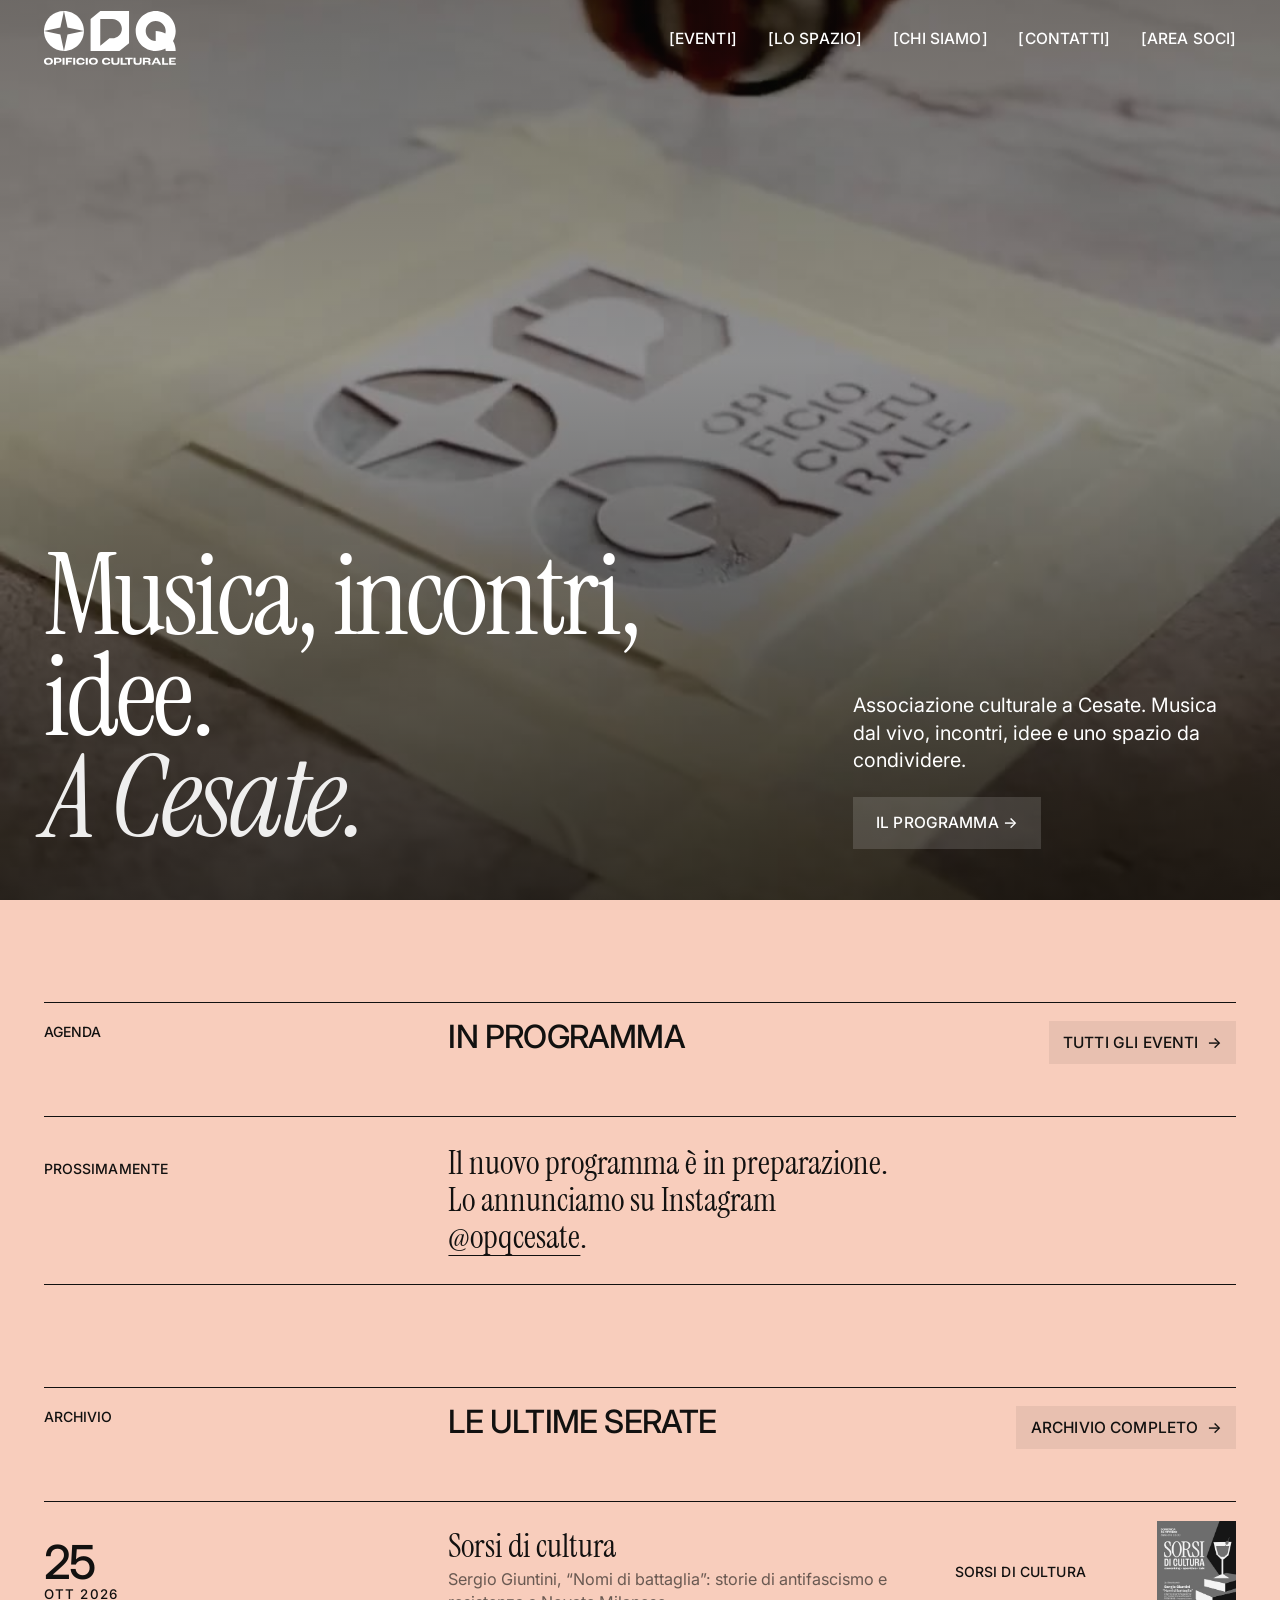
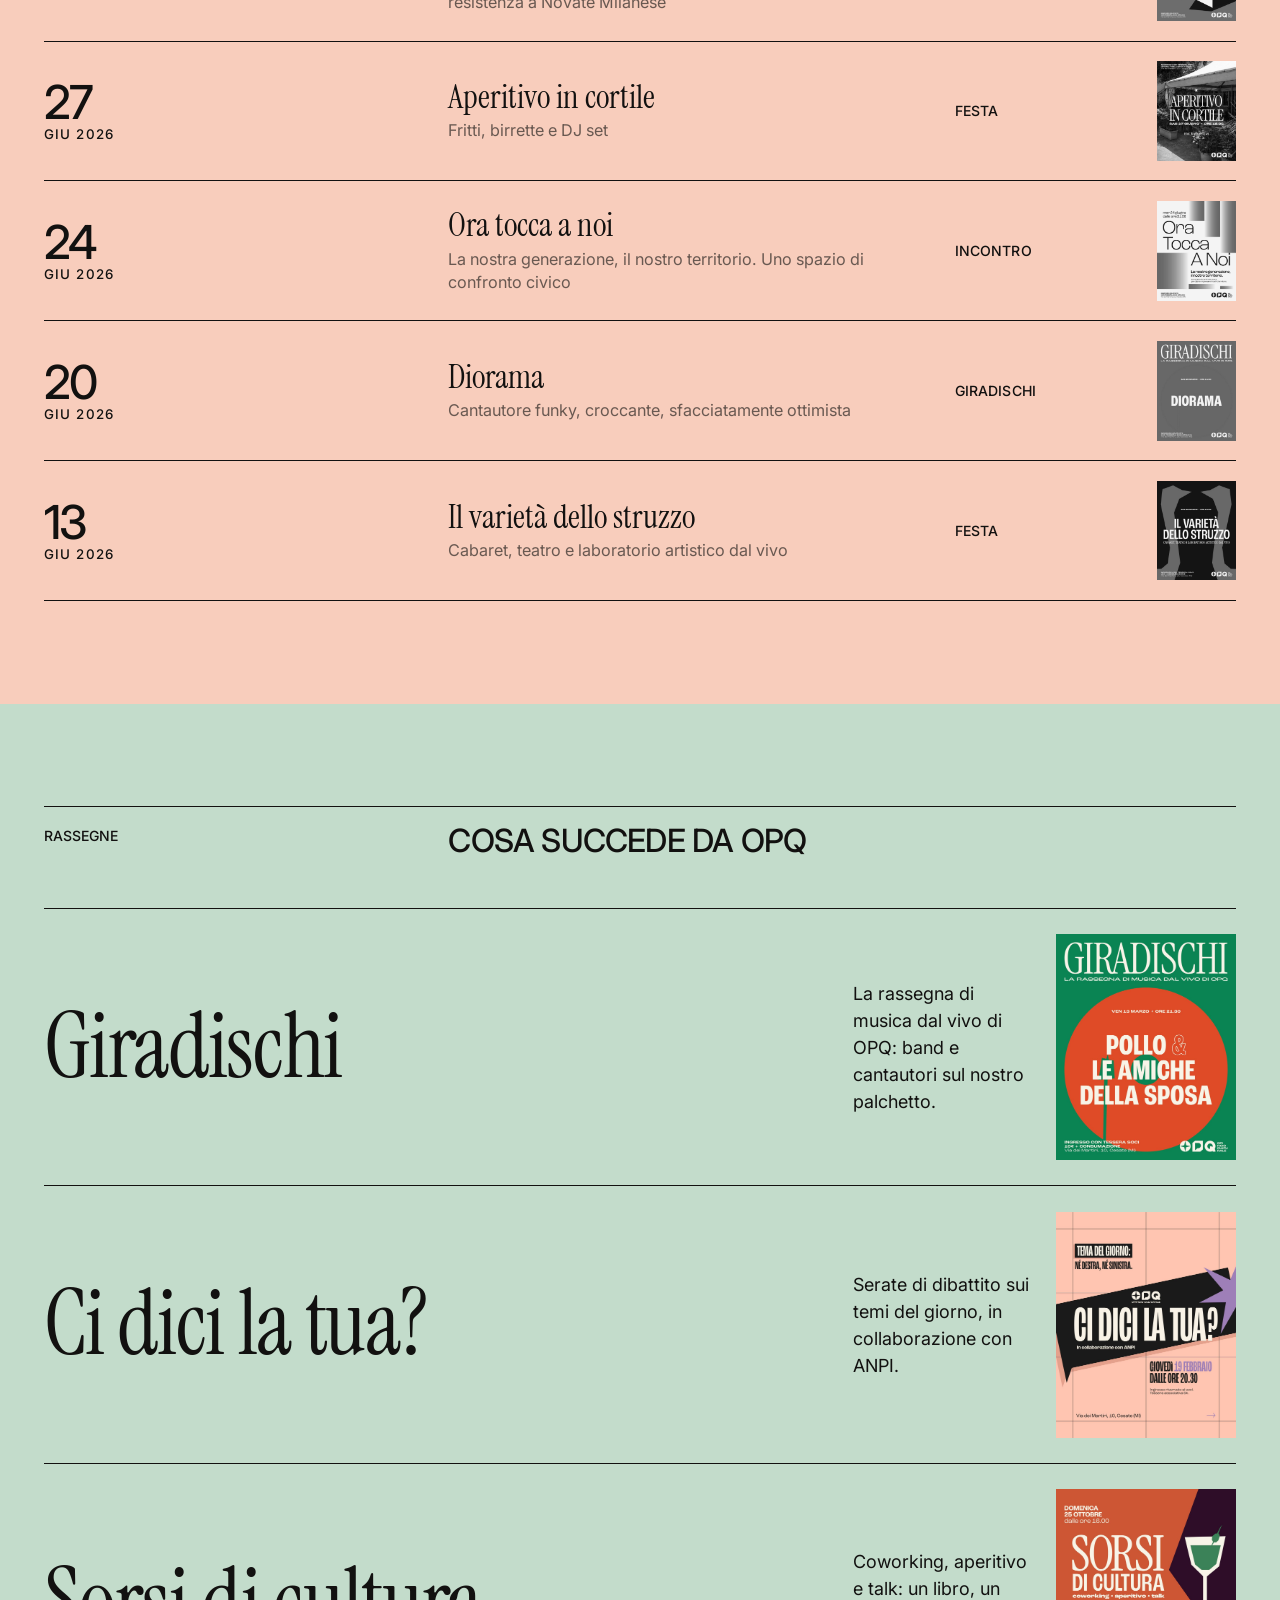
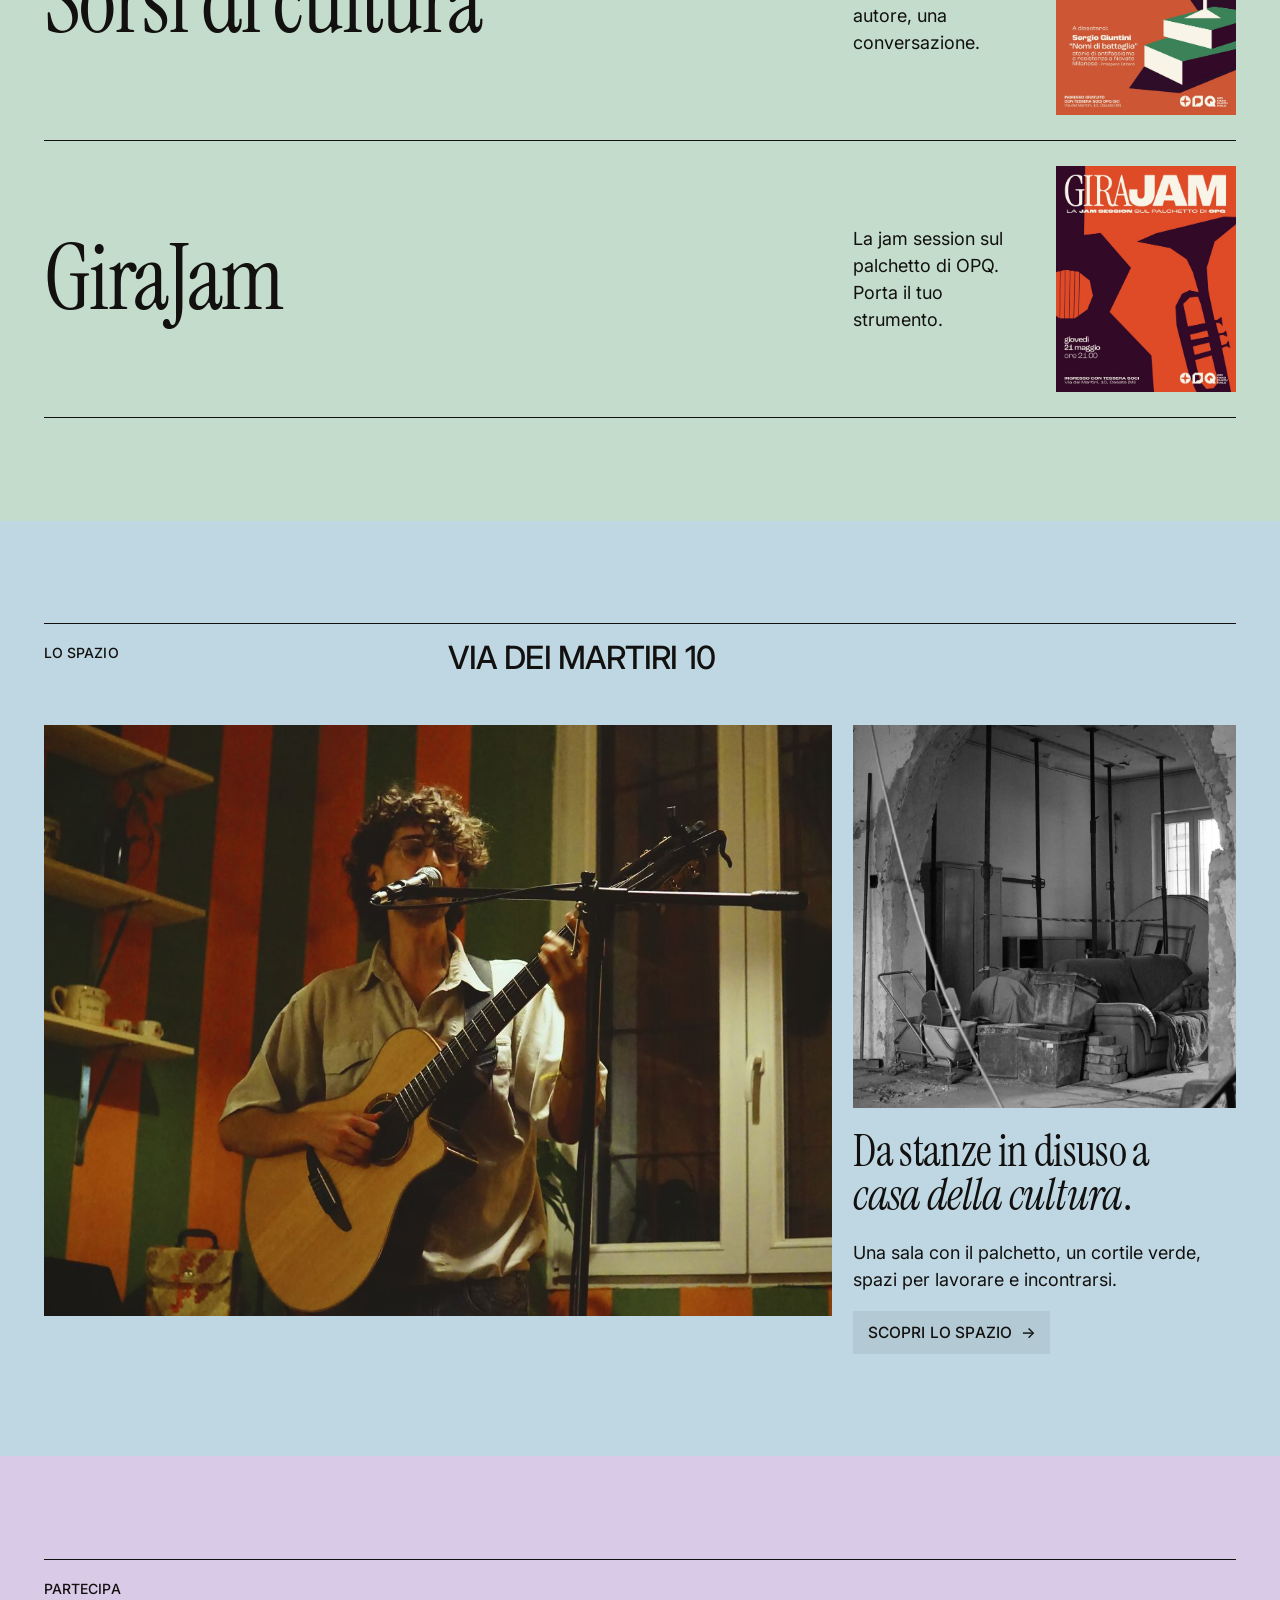
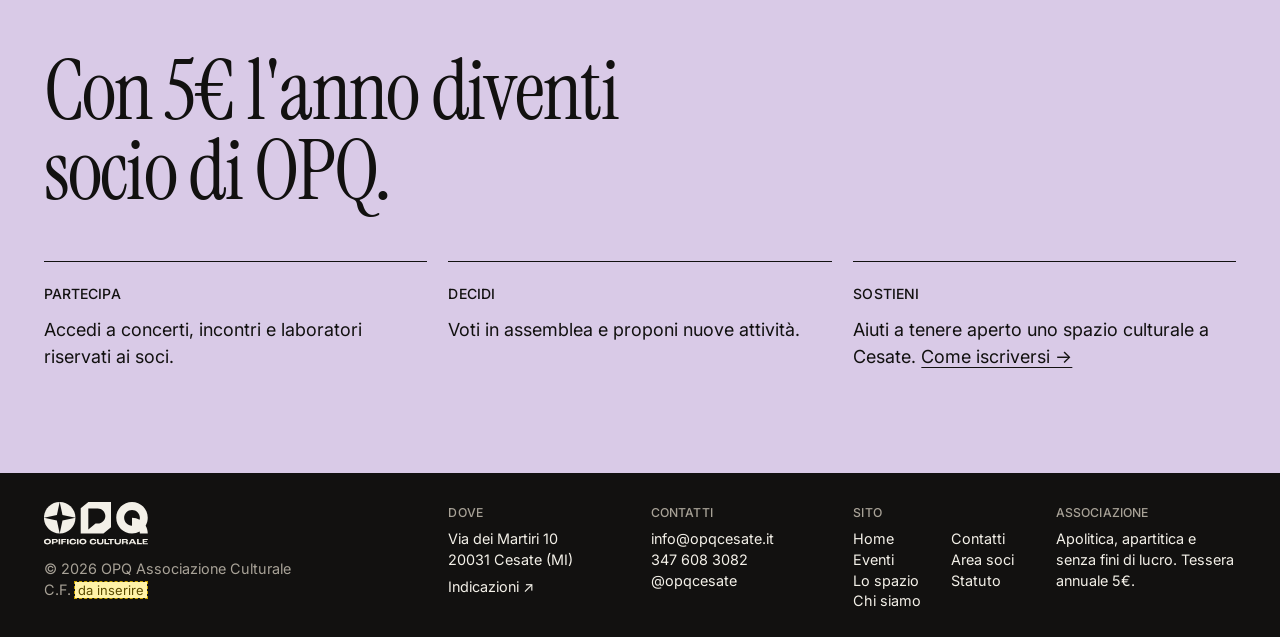
==== index.html @ 97d8cc34 "Area soci al portale, eventi su In programma, nasconde organizzazione Co-Authored-By: Claude Opus 5." ====
<!doctype html>
<html lang="it">
<head>
<meta charset="utf-8">
<meta name="viewport" content="width=device-width, initial-scale=1">
<title>OPQ — Opificio Culturale, Cesate</title>
<meta name="description" content="OPQ Opificio Culturale: associazione culturale a Cesate (MI). Musica dal vivo, incontri e dibattiti in Via dei Martiri 10.">
<meta property="og:title" content="OPQ — Opificio Culturale, Cesate">
<meta property="og:description" content="OPQ Opificio Culturale: associazione culturale a Cesate (MI). Musica dal vivo, incontri e dibattiti in Via dei Martiri 10.">
<meta property="og:type" content="website">
<meta property="og:site_name" content="OPQ Opificio Culturale">
<meta property="og:locale" content="it_IT">
<meta property="og:url" content="https://opqcesate.github.io/">
<meta property="og:image" content="https://opqcesate.github.io/assets/og-image.jpg">
<meta property="og:image:width" content="1200">
<meta property="og:image:height" content="630">
<meta property="og:image:alt" content="Logo OPQ Opificio Culturale">
<meta name="twitter:card" content="summary_large_image">
<meta name="twitter:image" content="https://opqcesate.github.io/assets/og-image.jpg">
<meta name="theme-color" content="#121110">
<link rel="canonical" href="https://opqcesate.github.io/">
<link rel="icon" href="favicon.ico" sizes="48x48">
<link rel="icon" href="assets/logo/favicon.svg" type="image/svg+xml">
<link rel="icon" href="assets/logo/icona-192.png" type="image/png" sizes="192x192">
<link rel="apple-touch-icon" href="assets/logo/apple-touch-icon.png">
<link rel="manifest" href="site.webmanifest">
<link rel="preconnect" href="https://fonts.googleapis.com">
<link rel="preconnect" href="https://fonts.gstatic.com" crossorigin>
<link href="https://fonts.googleapis.com/css2?family=Instrument+Serif:ital@0;1&family=Inter:wght@400;500;600;700&display=swap" rel="stylesheet">
<link rel="stylesheet" href="assets/css/style.css">
</head>
<body class="con-copertina pagina-lilla">
<a class="salta" href="#contenuto">Vai al contenuto</a>
<header class="testata">
  <div class="contenitore">
    <a class="logo" href="index.html" aria-label="OPQ Opificio Culturale, torna alla home"><svg xmlns="http://www.w3.org/2000/svg" viewBox="883 0 214.5 88.5" fill="currentColor" role="img" aria-label="OPQ Opificio Culturale" xmlns:c2pa="http://c2pa.org/manifest"><metadata><c2pa:manifest>[base64]/Av//[base64]/[base64]/[base64]/3cyjxFA3Qo5S46fX0/ihY0VZ7mfb9KF703t5OjWDBWMA4GA1UdDwEB/wQEAwIHgDAVBgNVHSUEDjAMBgorBgEEAYPoXgIBMAwGA1UdEwEB/wQCMAAwHwYDVR0jBBgwFoAUzlHiBIFOZFsj+OPEz5o+nMHXXMIwCgYIKoZIzj0EAwMDZwAwZAIwMXMdFJ4BetLLVY7ORuE9noqbbAZOZn/aArXyTwFAZfKrPzxF2vPoJNf1+UCdg1XGAjBwX1zd9WGqYkqmL5SFqw1QySjr1zJfpJM9+1rdDwSPLMOPOjKuiXjoU/[base64]/1MRgOW2LQYBVkwyvBz9FH9TGLZRd7yDvqNty081w9B/Z2UaJL2sBMdjf6pw=</c2pa:manifest></metadata><g> <g> <g> <path d="M882.89,81.69c0-3.09,2.29-5.75,7.34-5.75s7.34,2.65,7.34,5.75-2.12,5.85-7.34,5.85-7.34-2.5-7.34-5.85ZM894.14,81.71c0-1.82-1.26-3.35-3.91-3.35s-3.91,1.53-3.91,3.35c0,2.01,1.24,3.42,3.91,3.42s3.91-1.5,3.91-3.42Z"/> <path d="M899.27,76.15h6.73c3.82,0,5.51,1.34,5.51,4.01s-1.65,3.88-5.59,3.88h-3.38v3.3h-3.26v-11.19ZM905.85,81.97c1.75,0,2.57-.54,2.57-1.7s-.73-1.7-2.55-1.7h-3.33v3.4h3.31Z"/> <path d="M913.13,76.15h3.26v11.19h-3.26v-11.19Z"/> <path d="M918.55,76.15h10.28v2.41h-7.02v2.48h5.83v2.07h-5.83v4.22h-3.26v-11.19Z"/> <path d="M930.45,76.15h3.26v11.19h-3.26v-11.19Z"/> <path d="M935.5,81.76c0-3.31,2.36-5.81,7.02-5.81,4.93,0,6.53,2.69,6.53,4.55,0,.03,0,.17-.02.27h-2.91v-.07c0-1.04-1.04-2.35-3.45-2.35s-3.74,1.48-3.74,3.4c0,1.79,1.05,3.37,3.76,3.37,2.31,0,3.48-1.05,3.48-2.29v-.1h2.91c.02.08.02.2.02.24,0,2.18-1.77,4.57-6.54,4.57-5.3,0-7.05-2.89-7.05-5.78Z"/> <path d="M950.89,76.15h3.26v11.19h-3.26v-11.19Z"/> <path d="M955.93,81.69c0-3.09,2.29-5.75,7.34-5.75s7.34,2.65,7.34,5.75-2.12,5.85-7.34,5.85-7.34-2.5-7.34-5.85ZM967.19,81.71c0-1.82-1.26-3.35-3.91-3.35s-3.91,1.53-3.91,3.35c0,2.01,1.24,3.42,3.91,3.42s3.91-1.5,3.91-3.42Z"/> <path d="M977.18,81.76c0-3.31,2.36-5.81,7.02-5.81,4.93,0,6.53,2.69,6.53,4.55,0,.03,0,.17-.02.27h-2.91v-.07c0-1.04-1.04-2.35-3.45-2.35s-3.74,1.48-3.74,3.4c0,1.79,1.05,3.37,3.76,3.37,2.31,0,3.48-1.05,3.48-2.29v-.1h2.91c.02.08.02.2.02.24,0,2.18-1.77,4.57-6.54,4.57-5.3,0-7.05-2.89-7.05-5.78Z"/> <path d="M992.37,82.34v-6.19h3.26v5.83c0,2.14,1.33,2.97,3.5,2.97s3.5-.83,3.5-2.97v-5.83h2.92v6.19c0,3.54-2.48,5.2-6.58,5.2s-6.61-1.67-6.61-5.2Z"/> <path d="M1007.51,76.15h3.26v8.6h6.63v2.58h-9.89v-11.19Z"/> <path d="M1019.39,78.57h-4.4v-2.41h12.07v2.41h-4.4v8.77h-3.26v-8.77Z"/> <path d="M1028.47,82.34v-6.19h3.26v5.83c0,2.14,1.33,2.97,3.5,2.97s3.5-.83,3.5-2.97v-5.83h2.92v6.19c0,3.54-2.48,5.2-6.58,5.2s-6.61-1.67-6.61-5.2Z"/> <path d="M1043.62,76.15h7.04c4.15,0,5.44,1.31,5.44,3.32,0,1.12-.48,2.21-2.02,2.67v.03c1.77.41,1.96,1.65,1.96,2.82v2.35h-3.26v-2.35c0-1.16-.44-1.68-1.84-1.68h-4.05v4.03h-3.26v-11.19ZM1050.81,81.41c1.62,0,2.19-.59,2.19-1.46,0-.8-.59-1.38-2.48-1.38h-3.64v2.84h3.93Z"/> <path d="M1068.61,85.06h-6.58l-1.16,2.28h-3.37l6.09-11.19h3.88l6.09,11.19h-3.79l-1.16-2.28ZM1067.64,83.16l-2.33-4.56h-.02l-2.31,4.56h4.66Z"/> <path d="M1075,76.15h3.26v8.6h6.63v2.58h-9.89v-11.19Z"/> <path d="M1086.43,76.15h10.57v2.41h-7.31v2.19h5.61v1.9h-5.61v2.26h7.48v2.41h-10.74v-11.19Z"/> </g> <g> <path d="M882.88,32.5c0,17.94,14.55,32.49,32.49,32.49l-5.79-26.69-26.69-5.79Z"/> <path d="M947.86,32.5C947.86,14.56,933.31.02,915.37.02l5.79,26.69,26.69,5.79Z"/> <path d="M915.37.02c-17.94,0-32.49,14.55-32.49,32.49l26.69-5.79L915.37.02Z"/> <path d="M921.16,38.3l-5.79,26.69c17.94,0,32.49-14.55,32.49-32.49l-26.69,5.79Z"/> </g> <path d="M1021.21,52.25V.02h-46.69l-15.83,12.82v52.12h46.83l15.69-12.71ZM989.37,44.47l-14.94,12.1h-.01V13.17h19.46c8.64,0,15.65,7.01,15.65,15.66s-7,15.65-15.65,15.65h-4.52Z"/> <path d="M1097.01,64.97c0-5.92-1.59-11.46-4.36-16.24,2.77-4.78,4.36-10.32,4.36-16.24,0-17.94-14.55-32.49-32.49-32.49s-32.49,14.55-32.49,32.49,14.55,32.49,32.49,32.49c5.7,0,11.06-1.47,15.71-4.05.33,1.3.53,2.65.53,4.05h16.24ZM1048.28,32.49c0-8.97,7.27-16.24,16.24-16.24s16.24,7.27,16.24,16.24c0,1.4-.2,2.75-.53,4.05-4.66-2.58-10.01-4.05-15.71-4.05v16.24s0,0,0,0c0,0,0,0,0,0-8.97,0-16.24-7.27-16.24-16.24Z"/> </g> </g></svg></a>
    <nav class="nav" id="nav" aria-label="Menu principale"><a href="eventi.html">Eventi</a><a href="spazi.html">Lo spazio</a><a href="chi-siamo.html">Chi siamo</a><a href="contatti.html">Contatti</a><a href="https://portale.opqcesate.it/area-soci">Area soci</a></nav>
    <button class="apri-menu" type="button" aria-expanded="false" aria-controls="nav">Menu</button>
  </div>
</header>
<main id="contenuto">

<section class="copertina" aria-label="Copertina">
  <video class="attivo" autoplay muted playsinline preload="auto" poster="assets/video/copertina-1.jpg" aria-hidden="true"><source src="assets/video/copertina-1.mp4" type="video/mp4"></video>
  <video muted playsinline preload="metadata" aria-hidden="true"><source src="assets/video/copertina-2.mp4" type="video/mp4"></video>
  <div class="copertina-testo">
    <div class="contenitore">
      <h1 class="visivamente-nascosto">OPQ Opificio Culturale</h1>
      <p class="copertina-titolo">Musica, incontri, idee.<br><em>A Cesate.</em></p>
      <div class="copertina-dida">
        <p>Associazione culturale a Cesate. Musica dal vivo, incontri, idee e uno spazio da condividere.</p>
        <a class="pulsante" href="eventi.html">Il programma →</a>
      </div>
    </div>
  </div>
</section>

<section class="sezione fondo-rosa">
  <div class="contenitore">
    <div class="riga-titolo"><span class="num etichetta">Agenda</span><h2>In programma</h2><div class=azione><a class="link-freccia" href="eventi.html">Tutti gli eventi</a></div></div>
    <div data-prossimi>
      <div class="avviso"><span class="etichetta">Prossimamente</span><p>Il nuovo programma è in preparazione. Lo annunciamo su Instagram <a href="https://www.instagram.com/opqcesate/" target="_blank" rel="noopener">@opqcesate</a>.</p></div>
    </div>
  </div>
</section>

<section class="sezione fondo-rosa segue">
  <div class="contenitore">
    <div class="riga-titolo"><span class="num etichetta">Archivio</span><h2>Le ultime serate</h2><div class="azione"><a class="link-freccia" href="eventi.html#archivio">Archivio completo</a></div></div>
    <ul class="agenda" data-ultimi="5"></ul>
  </div>
</section>

<section class="sezione fondo-salvia">
  <div class="contenitore">
    <div class="riga-titolo"><span class="num etichetta">Rassegne</span><h2>Cosa succede da OPQ</h2></div>
    <ul class="rassegne">
      <li><h3>Giradischi</h3><p>La rassegna di musica dal vivo di OPQ: band e cantautori sul nostro palchetto.</p><img src="assets/img/locandine/insta-post-25.jpg" alt="" loading="lazy"></li>
      <li><h3>Ci dici la tua?</h3><p>Serate di dibattito sui temi del giorno, in collaborazione con ANPI.</p><img src="assets/img/locandine/insta-post-20.jpg" alt="" loading="lazy"></li>
      <li><h3>Sorsi di cultura</h3><p>Coworking, aperitivo e talk: un libro, un autore, una conversazione.</p><img src="assets/img/locandine/1025-sorsi-1.jpg" alt="" loading="lazy"></li>
      <li><h3>GiraJam</h3><p>La jam session sul palchetto di OPQ. Porta il tuo strumento.</p><img src="assets/img/locandine/insta-post-42.jpg" alt="" loading="lazy"></li>
    </ul>
  </div>
</section>

<section class="sezione fondo-azzurro">
  <div class="contenitore">
    <div class="riga-titolo"><span class="num etichetta">Lo spazio</span><h2>Via dei Martiri 10</h2></div>
    <div class="blocco-spazio">
      <figure class="foto-a"><img class="img-copri" src="assets/img/eventi/diorama-03.jpg" alt="Concerto nella sala con le pareti a righe verdi e arancioni" loading="lazy"></figure>
      <figure class="foto-b"><img class="img-copri" src="assets/img/spazi/prima-dsc01109.jpg" alt="Gli spazi prima dei lavori" loading="lazy" style="filter:grayscale(1)"></figure>
      <div class="testo">
        <h3>Da stanze in disuso a <em>casa della cultura</em>.</h3>
        <p>Una sala con il palchetto, un cortile verde, spazi per lavorare e incontrarsi.</p>
        <a class="link-freccia" href="spazi.html">Scopri lo spazio</a>
      </div>
    </div>
  </div>
</section>

<section class="sezione fondo-lilla">
  <div class="contenitore">
    <div class="riga-titolo"><span class="num etichetta">Partecipa</span></div>
    <p class="grande-frase">Con 5€ l'anno diventi socio di OPQ.</p>
    <div class="colonne-info">
      <div><span class="etichetta">Partecipa</span><p>Accedi a concerti, incontri e laboratori riservati ai soci.</p></div>
      <div><span class="etichetta">Decidi</span><p>Voti in assemblea e proponi nuove attività.</p></div>
      <div><span class="etichetta">Sostieni</span><p>Aiuti a tenere aperto uno spazio culturale a Cesate. <a href="chi-siamo.html#soci">Come iscriversi →</a></p></div>
    </div>
  </div>
</section>
<dialog class="lightbox" aria-label="Locandina">
  <button class="pulsante chiudi" type="button">Chiudi ✕</button>
  <div class="lightbox-corpo">
    <img src="" alt="">
    <div><p class="etichetta l-data"></p><h3></h3><div class="l-info"></div></div>
  </div>
</dialog>
</main>
<footer class="piede">
  <div class="contenitore">
    <div class="piede-griglia">
      <div class="piede-marchio"><div class="logo-piede"><svg xmlns="http://www.w3.org/2000/svg" viewBox="883 0 214.5 88.5" fill="currentColor" role="img" aria-label="OPQ Opificio Culturale" xmlns:c2pa="http://c2pa.org/manifest"><metadata><c2pa:manifest>[base64]/Av//[base64]/[base64]/[base64]/3cyjxFA3Qo5S46fX0/ihY0VZ7mfb9KF703t5OjWDBWMA4GA1UdDwEB/wQEAwIHgDAVBgNVHSUEDjAMBgorBgEEAYPoXgIBMAwGA1UdEwEB/wQCMAAwHwYDVR0jBBgwFoAUzlHiBIFOZFsj+OPEz5o+nMHXXMIwCgYIKoZIzj0EAwMDZwAwZAIwMXMdFJ4BetLLVY7ORuE9noqbbAZOZn/aArXyTwFAZfKrPzxF2vPoJNf1+UCdg1XGAjBwX1zd9WGqYkqmL5SFqw1QySjr1zJfpJM9+1rdDwSPLMOPOjKuiXjoU/[base64]/1MRgOW2LQYBVkwyvBz9FH9TGLZRd7yDvqNty081w9B/Z2UaJL2sBMdjf6pw=</c2pa:manifest></metadata><g> <g> <g> <path d="M882.89,81.69c0-3.09,2.29-5.75,7.34-5.75s7.34,2.65,7.34,5.75-2.12,5.85-7.34,5.85-7.34-2.5-7.34-5.85ZM894.14,81.71c0-1.82-1.26-3.35-3.91-3.35s-3.91,1.53-3.91,3.35c0,2.01,1.24,3.42,3.91,3.42s3.91-1.5,3.91-3.42Z"/> <path d="M899.27,76.15h6.73c3.82,0,5.51,1.34,5.51,4.01s-1.65,3.88-5.59,3.88h-3.38v3.3h-3.26v-11.19ZM905.85,81.97c1.75,0,2.57-.54,2.57-1.7s-.73-1.7-2.55-1.7h-3.33v3.4h3.31Z"/> <path d="M913.13,76.15h3.26v11.19h-3.26v-11.19Z"/> <path d="M918.55,76.15h10.28v2.41h-7.02v2.48h5.83v2.07h-5.83v4.22h-3.26v-11.19Z"/> <path d="M930.45,76.15h3.26v11.19h-3.26v-11.19Z"/> <path d="M935.5,81.76c0-3.31,2.36-5.81,7.02-5.81,4.93,0,6.53,2.69,6.53,4.55,0,.03,0,.17-.02.27h-2.91v-.07c0-1.04-1.04-2.35-3.45-2.35s-3.74,1.48-3.74,3.4c0,1.79,1.05,3.37,3.76,3.37,2.31,0,3.48-1.05,3.48-2.29v-.1h2.91c.02.08.02.2.02.24,0,2.18-1.77,4.57-6.54,4.57-5.3,0-7.05-2.89-7.05-5.78Z"/> <path d="M950.89,76.15h3.26v11.19h-3.26v-11.19Z"/> <path d="M955.93,81.69c0-3.09,2.29-5.75,7.34-5.75s7.34,2.65,7.34,5.75-2.12,5.85-7.34,5.85-7.34-2.5-7.34-5.85ZM967.19,81.71c0-1.82-1.26-3.35-3.91-3.35s-3.91,1.53-3.91,3.35c0,2.01,1.24,3.42,3.91,3.42s3.91-1.5,3.91-3.42Z"/> <path d="M977.18,81.76c0-3.31,2.36-5.81,7.02-5.81,4.93,0,6.53,2.69,6.53,4.55,0,.03,0,.17-.02.27h-2.91v-.07c0-1.04-1.04-2.35-3.45-2.35s-3.74,1.48-3.74,3.4c0,1.79,1.05,3.37,3.76,3.37,2.31,0,3.48-1.05,3.48-2.29v-.1h2.91c.02.08.02.2.02.24,0,2.18-1.77,4.57-6.54,4.57-5.3,0-7.05-2.89-7.05-5.78Z"/> <path d="M992.37,82.34v-6.19h3.26v5.83c0,2.14,1.33,2.97,3.5,2.97s3.5-.83,3.5-2.97v-5.83h2.92v6.19c0,3.54-2.48,5.2-6.58,5.2s-6.61-1.67-6.61-5.2Z"/> <path d="M1007.51,76.15h3.26v8.6h6.63v2.58h-9.89v-11.19Z"/> <path d="M1019.39,78.57h-4.4v-2.41h12.07v2.41h-4.4v8.77h-3.26v-8.77Z"/> <path d="M1028.47,82.34v-6.19h3.26v5.83c0,2.14,1.33,2.97,3.5,2.97s3.5-.83,3.5-2.97v-5.83h2.92v6.19c0,3.54-2.48,5.2-6.58,5.2s-6.61-1.67-6.61-5.2Z"/> <path d="M1043.62,76.15h7.04c4.15,0,5.44,1.31,5.44,3.32,0,1.12-.48,2.21-2.02,2.67v.03c1.77.41,1.96,1.65,1.96,2.82v2.35h-3.26v-2.35c0-1.16-.44-1.68-1.84-1.68h-4.05v4.03h-3.26v-11.19ZM1050.81,81.41c1.62,0,2.19-.59,2.19-1.46,0-.8-.59-1.38-2.48-1.38h-3.64v2.84h3.93Z"/> <path d="M1068.61,85.06h-6.58l-1.16,2.28h-3.37l6.09-11.19h3.88l6.09,11.19h-3.79l-1.16-2.28ZM1067.64,83.16l-2.33-4.56h-.02l-2.31,4.56h4.66Z"/> <path d="M1075,76.15h3.26v8.6h6.63v2.58h-9.89v-11.19Z"/> <path d="M1086.43,76.15h10.57v2.41h-7.31v2.19h5.61v1.9h-5.61v2.26h7.48v2.41h-10.74v-11.19Z"/> </g> <g> <path d="M882.88,32.5c0,17.94,14.55,32.49,32.49,32.49l-5.79-26.69-26.69-5.79Z"/> <path d="M947.86,32.5C947.86,14.56,933.31.02,915.37.02l5.79,26.69,26.69,5.79Z"/> <path d="M915.37.02c-17.94,0-32.49,14.55-32.49,32.49l26.69-5.79L915.37.02Z"/> <path d="M921.16,38.3l-5.79,26.69c17.94,0,32.49-14.55,32.49-32.49l-26.69,5.79Z"/> </g> <path d="M1021.21,52.25V.02h-46.69l-15.83,12.82v52.12h46.83l15.69-12.71ZM989.37,44.47l-14.94,12.1h-.01V13.17h19.46c8.64,0,15.65,7.01,15.65,15.66s-7,15.65-15.65,15.65h-4.52Z"/> <path d="M1097.01,64.97c0-5.92-1.59-11.46-4.36-16.24,2.77-4.78,4.36-10.32,4.36-16.24,0-17.94-14.55-32.49-32.49-32.49s-32.49,14.55-32.49,32.49,14.55,32.49,32.49,32.49c5.7,0,11.06-1.47,15.71-4.05.33,1.3.53,2.65.53,4.05h16.24ZM1048.28,32.49c0-8.97,7.27-16.24,16.24-16.24s16.24,7.27,16.24,16.24c0,1.4-.2,2.75-.53,4.05-4.66-2.58-10.01-4.05-15.71-4.05v16.24s0,0,0,0c0,0,0,0,0,0-8.97,0-16.24-7.27-16.24-16.24Z"/> </g> </g></svg></div><p class="piede-legale">© <span data-anno>2026</span> OPQ Associazione Culturale<br>C.F. <span class="da-fare">da inserire</span></p></div>
      <div><span class="etichetta">Dove</span><p>Via dei Martiri 10<br>20031 Cesate (MI)</p><p><a href="https://www.google.com/maps/search/?api=1&query=Via+dei+Martiri+10,+20031+Cesate+MI" target="_blank" rel="noopener">Indicazioni ↗</a></p></div>
      <div><span class="etichetta">Contatti</span><ul><li><a href="mailto:info@opqcesate.it">info@opqcesate.it</a></li><li><a href="tel:+393476083082">347 608 3082</a></li><li><a href="https://www.instagram.com/opqcesate/" target="_blank" rel="noopener">@opqcesate</a></li></ul></div>
      <div class="piede-sito"><span class="etichetta">Sito</span><ul><li><a href="index.html">Home</a></li><li><a href="eventi.html">Eventi</a></li><li><a href="spazi.html">Lo spazio</a></li><li><a href="chi-siamo.html">Chi siamo</a></li><li><a href="contatti.html">Contatti</a></li><li><a href="https://portale.opqcesate.it/area-soci">Area soci</a></li><li><a href="chi-siamo.html#statuto">Statuto</a></li></ul></div>
      <div><span class="etichetta">Associazione</span><p>Apolitica, apartitica e senza fini di lucro. Tessera annuale 5€.</p></div>
    </div>
  </div>
</footer>
<script src="assets/js/eventi.js"></script>
<script src="assets/js/main.js"></script>
</body>
</html>
---- assets/css/style.css ----
/* =========================================================
   OPQ — Opificio Culturale · foglio di stile v2
   Carta, nero e un solo colore d'accento (il rosso OPQ).
   Font: Instrument Serif (titoli) + Inter (testo e interfaccia)
   ========================================================= */

:root {
  --carta: #f3f0e8;
  --carta-2: #e9e4d8;
  --nero: #121110;
  --grigio: #6a655d;
  --accento: #e4502a;
  --accento-scuro: #b93a1b;

  --serif: "Instrument Serif", Georgia, "Times New Roman", serif;
  --sans: "Inter", "Helvetica Neue", Helvetica, Arial, sans-serif;

  --max: 1440px;
  --gutter: clamp(16px, 3.2vw, 48px);
  --testata: 4.25rem;
}

html { font-size: 112.5%; -webkit-text-size-adjust: 100%; scroll-behavior: smooth; }
@media (prefers-reduced-motion: reduce) { html { scroll-behavior: auto; } }
*, *::before, *::after { box-sizing: border-box; }
body { margin: 0; background: var(--carta); color: var(--nero); font-family: var(--sans); font-size: 1rem; line-height: 1.55; }
img, video, svg { display: block; max-width: 100%; }
a { color: inherit; text-underline-offset: .2em; text-decoration-thickness: 1px; }
a:hover { color: var(--accento); }
:focus-visible { outline: 2px solid var(--accento); outline-offset: 3px; }
::selection { background: var(--accento); color: #fff; }

.salta { position: absolute; left: -9999px; top: 0; background: var(--nero); color: #fff; padding: .7rem 1rem; z-index: 100; }
.salta:focus { left: 1rem; top: 1rem; }
.contenitore { width: 100%; max-width: var(--max); margin: 0 auto; padding: 0 var(--gutter); }
.visivamente-nascosto { position: absolute !important; width: 1px; height: 1px; overflow: hidden; clip: rect(0 0 0 0); white-space: nowrap; }

/* ---------- Tipografia ---------- */
h1, h2, h3 { font-family: var(--serif); font-weight: 400; line-height: .95; letter-spacing: -.015em; margin: 0; text-wrap: balance; }
.display { font-size: clamp(3.6rem, 11.5vw, 12.5rem); line-height: .86; letter-spacing: -.03em; }
h1 { font-size: clamp(3.4rem, 9vw, 9rem); line-height: .9; letter-spacing: -.025em; }
h2 { font-size: clamp(2.5rem, 5.6vw, 5.4rem); }
h3 { font-size: clamp(1.7rem, 2.6vw, 2.4rem); line-height: 1; }
em { font-style: italic; }
p { margin: 0 0 1em; max-width: 60ch; }
.etichetta { font-family: var(--sans); font-size: .74rem; font-weight: 600; letter-spacing: .09em; text-transform: uppercase; }
.lead { font-size: clamp(1.15rem, 1.6vw, 1.45rem); line-height: 1.4; max-width: 38ch; }
.grigio { color: var(--grigio); }
.accento { color: var(--accento); }

/* Link con freccia */
.link-freccia { display: inline-flex; align-items: center; gap: .55em; font-weight: 600; text-decoration: none; border-bottom: 1px solid currentColor; padding-bottom: .15em; }
.link-freccia::after { content: "→"; transition: transform .2s ease; }
.link-freccia:hover::after { transform: translateX(4px); }

.pulsante { display: inline-flex; align-items: center; gap: .6em; min-height: 3.2rem; padding: .8rem 1.5rem; border: 1px solid currentColor; border-radius: 999px; font-weight: 600; text-decoration: none; background: transparent; color: inherit; cursor: pointer; font-family: var(--sans); font-size: 1rem; transition: background .2s, color .2s; }
.pulsante:hover { background: var(--nero); color: var(--carta); border-color: var(--nero); }
.pulsante--pieno { background: var(--nero); color: var(--carta); border-color: var(--nero); }
.pulsante--pieno:hover { background: var(--accento); border-color: var(--accento); color: #fff; }

/* ---------- Testata ---------- */
.testata { position: sticky; top: 0; z-index: 50; background: var(--carta); color: var(--nero); border-bottom: 1px solid var(--nero); transition: background .3s, color .3s, border-color .3s; }
.testata .contenitore { display: flex; align-items: center; gap: 2rem; height: var(--testata); }
.logo { width: 132px; flex: none; color: inherit; }
.nav { margin-left: auto; display: flex; gap: clamp(1.2rem, 2.4vw, 2.4rem); }
.nav a { text-decoration: none; font-weight: 500; position: relative; padding: .3rem 0; }
.nav a::after { content: ""; position: absolute; left: 0; right: 0; bottom: 0; height: 1px; background: currentColor; transform: scaleX(0); transform-origin: left; transition: transform .25s ease; }
.nav a:hover { color: inherit; }
.nav a:hover::after, .nav a[aria-current="page"]::after { transform: scaleX(1); }
.apri-menu { display: none; margin-left: auto; font: 600 1rem var(--sans); background: none; border: 1px solid currentColor; color: inherit; border-radius: 999px; padding: .55rem 1.1rem; min-height: 2.9rem; cursor: pointer; }

/* Sulla copertina la testata è trasparente, poi diventa piena scorrendo */
.con-copertina .testata { position: fixed; left: 0; right: 0; background: transparent; color: #fff; border-color: rgba(255,255,255,.35); }
.con-copertina .testata.piena { background: var(--carta); color: var(--nero); border-color: var(--nero); }

@media (max-width: 820px) {
  .apri-menu { display: inline-flex; }
  .nav { position: fixed; inset: var(--testata) 0 auto 0; flex-direction: column; gap: 0; background: var(--carta); color: var(--nero); padding: 1rem var(--gutter) 2rem; border-bottom: 1px solid var(--nero); display: none; }
  .nav.aperto { display: flex; }
  .nav a { font-family: var(--serif); font-size: 2.6rem; line-height: 1.1; padding: .45rem 0; border-bottom: 1px solid var(--carta-2); }
  .nav a::after { display: none; }
  .nav a[aria-current="page"] { color: var(--accento); }
  .con-copertina .testata:has(.nav.aperto) { background: var(--carta); color: var(--nero); border-color: var(--nero); }
}

/* ---------- Copertina con video a tutto schermo ---------- */
.copertina { position: relative; height: 100vh; height: 100svh; min-height: 560px; color: #fff; overflow: hidden; background: var(--nero); }
.copertina video { position: absolute; inset: 0; width: 100%; height: 100%; object-fit: cover; opacity: 0; transition: opacity 1s ease; }
.copertina video.attivo { opacity: 1; }
.copertina::after { content: ""; position: absolute; inset: 0; background: linear-gradient(180deg, rgba(0,0,0,.35) 0%, rgba(0,0,0,0) 25%, rgba(0,0,0,0) 45%, rgba(0,0,0,.7) 100%); pointer-events: none; }
.copertina-testo { position: absolute; z-index: 2; left: 0; right: 0; bottom: 0; padding-bottom: clamp(1.5rem, 4vw, 3rem); }
.copertina-testo .contenitore { display: grid; grid-template-columns: 1fr auto; align-items: end; gap: 1.5rem 3rem; }
.copertina .logo-grande { width: min(100%, 980px); color: #fff; }
.copertina-dida { display: grid; gap: 1.2rem; justify-items: start; max-width: 22rem; }
.copertina-dida p { margin: 0; font-size: 1.1rem; line-height: 1.4; }
.copertina .pulsante { color: #fff; }
.copertina .pulsante:hover { background: #fff; color: var(--nero); border-color: #fff; }
.pausa-video { position: absolute; z-index: 3; right: var(--gutter); top: calc(var(--testata) + 1rem); font: 600 .74rem var(--sans); letter-spacing: .09em; text-transform: uppercase; color: #fff; background: rgba(0,0,0,.25); border: 1px solid rgba(255,255,255,.6); border-radius: 999px; padding: .55rem .95rem; cursor: pointer; }
@media (max-width: 820px) {
  .copertina-testo .contenitore { grid-template-columns: 1fr; }
}

/* ---------- Sezioni editoriali ---------- */
.sezione { padding: clamp(3.5rem, 8vw, 7rem) 0; }
.sezione + .sezione { padding-top: 0; }
.riga-titolo { display: grid; grid-template-columns: repeat(12, 1fr); gap: 1rem var(--gutter); border-top: 1px solid var(--nero); padding-top: 1rem; margin-bottom: clamp(2rem, 5vw, 4rem); align-items: start; }
.riga-titolo .num { grid-column: span 2; }
.riga-titolo h2 { grid-column: span 7; }
.riga-titolo .azione { grid-column: span 3; justify-self: end; align-self: end; }
@media (max-width: 820px) {
  .riga-titolo { grid-template-columns: 1fr; }
  .riga-titolo > * { grid-column: auto !important; justify-self: start !important; }
}

.griglia-12 { display: grid; grid-template-columns: repeat(12, 1fr); gap: var(--gutter); }

/* Intestazione pagine interne */
.intestazione { padding: clamp(3rem, 8vw, 7rem) 0 clamp(2.5rem, 5vw, 4rem); }
.intestazione .griglia-12 { align-items: end; }
.intestazione h1 { grid-column: 1 / span 8; }
.intestazione .lead { grid-column: 9 / span 4; margin: 0; }
.intestazione .etichetta { grid-column: 1 / -1; margin-bottom: 1.2rem; }
@media (max-width: 900px) { .intestazione h1, .intestazione .lead { grid-column: 1 / -1; } }

/* ---------- Agenda a righe ---------- */
.agenda { list-style: none; margin: 0; padding: 0; border-top: 1px solid var(--nero); }
.agenda li { border-bottom: 1px solid var(--nero); }
.agenda button {
  all: unset; box-sizing: border-box; cursor: pointer; width: 100%;
  display: grid; grid-template-columns: 9rem 1fr 12rem 5.5rem; gap: 1.5rem; align-items: center; padding: 1.1rem 0;
}
.agenda button:focus-visible { outline: 2px solid var(--accento); outline-offset: 2px; }
.agenda .giorno { font-family: var(--serif); font-size: 2.6rem; line-height: .9; }
.agenda .giorno small { display: block; font-family: var(--sans); font-size: .74rem; font-weight: 600; letter-spacing: .09em; text-transform: uppercase; margin-top: .35rem; }
.agenda .titolo { font-family: var(--serif); font-size: clamp(1.6rem, 2.6vw, 2.5rem); line-height: 1; transition: color .2s; }
.agenda .titolo small { display: block; font-family: var(--sans); font-size: .9rem; color: var(--grigio); margin-top: .35rem; line-height: 1.4; }
.agenda img { width: 5.5rem; aspect-ratio: 4/5; height: auto; object-fit: cover; filter: grayscale(1); transition: filter .3s; }
.agenda button:hover .titolo { color: var(--accento); }
.agenda button:hover img { filter: none; }
@media (max-width: 760px) {
  .agenda button { grid-template-columns: 4.5rem 1fr 4rem; gap: 1rem; }
  .agenda .rassegna { display: none; }
  .agenda .giorno { font-size: 2rem; }
  .agenda img { width: 4rem; }
}

.avviso { border-top: 1px solid var(--nero); border-bottom: 1px solid var(--nero); padding: 1.6rem 0; display: grid; grid-template-columns: 9rem 1fr; gap: 1.5rem; align-items: baseline; }
.avviso p { margin: 0; font-family: var(--serif); font-size: clamp(1.6rem, 2.6vw, 2.5rem); line-height: 1.1; max-width: 30ch; }
@media (max-width: 760px) { .avviso { grid-template-columns: 1fr; gap: .5rem; } }

/* ---------- Rassegne ---------- */
.rassegne { list-style: none; margin: 0; padding: 0; border-top: 1px solid var(--nero); }
.rassegne li { display: grid; grid-template-columns: 2fr 1fr auto; gap: 2rem; align-items: center; border-bottom: 1px solid var(--nero); padding: 1.4rem 0; }
.rassegne h3 { font-size: clamp(2.8rem, 7vw, 7rem); line-height: .9; transition: color .25s, transform .3s; }
.rassegne li:hover h3 { color: var(--accento); transform: translateX(.4rem); }
.rassegne p { margin: 0; }
.rassegne img { width: 7rem; aspect-ratio: 4/5; height: auto; object-fit: cover; }
@media (max-width: 760px) { .rassegne li { grid-template-columns: 1fr 5rem; gap: .8rem 1rem; } .rassegne p { grid-column: 1; } .rassegne img { grid-row: 1 / span 2; grid-column: 2; width: 5rem; } }

/* ---------- Locandine ---------- */
.griglia-locandine { list-style: none; margin: 0; padding: 0; display: grid; grid-template-columns: repeat(4, 1fr); gap: 2.5rem var(--gutter); }
@media (max-width: 1000px) { .griglia-locandine { grid-template-columns: repeat(3, 1fr); } }
@media (max-width: 640px) { .griglia-locandine { grid-template-columns: 1fr 1fr; gap: 1.8rem 1rem; } }
.locandina button { all: unset; cursor: zoom-in; display: block; width: 100%; }
.locandina button:focus-visible { outline: 2px solid var(--accento); outline-offset: 3px; }
.locandina img { width: 100%; height: auto; aspect-ratio: 4/5; object-fit: cover; }
.locandina .meta { display: flex; justify-content: space-between; gap: 1rem; border-top: 1px solid var(--nero); margin-top: .8rem; padding-top: .5rem; }
.locandina h3 { font-size: 1.45rem; margin-top: .35rem; line-height: 1.05; }
.locandina button:hover h3 { color: var(--accento); }

.filtri { display: flex; flex-wrap: wrap; gap: .4rem 1.6rem; margin-bottom: 2.5rem; }
.filtri button { all: unset; cursor: pointer; font-family: var(--serif); font-size: clamp(1.6rem, 2.6vw, 2.2rem); line-height: 1.2; color: var(--grigio); }
.filtri button[aria-pressed="true"] { color: var(--nero); text-decoration: underline; text-decoration-thickness: 1px; text-underline-offset: .15em; }
.filtri button:hover { color: var(--accento); }
.filtri button:focus-visible { outline: 2px solid var(--accento); outline-offset: 3px; }
.filtri sup { font-family: var(--sans); font-size: .7rem; font-weight: 600; margin-left: .15em; vertical-align: super; }

/* Locandina ingrandita */
dialog.lightbox { border: 0; padding: 0; margin: 0; width: 100%; max-width: none; height: 100%; max-height: none; background: var(--carta); color: var(--nero); }
dialog.lightbox::backdrop { background: var(--carta); }
.lightbox-corpo { min-height: 100%; display: grid; grid-template-columns: 1.1fr 1fr; gap: var(--gutter); align-items: center; padding: calc(var(--testata) + 1rem) var(--gutter) var(--gutter); max-width: var(--max); margin: 0 auto; }
.lightbox img { max-height: calc(100vh - 8rem); width: auto; margin: 0 auto; }
.lightbox h3 { font-size: clamp(2.6rem, 5vw, 5rem); margin: .8rem 0 1.4rem; }
.lightbox .riga-info { border-top: 1px solid var(--nero); padding: .7rem 0; margin: 0; max-width: 34rem; }
.lightbox .chiudi { position: fixed; top: 1rem; right: var(--gutter); background: var(--carta); }
@media (max-width: 760px) { .lightbox-corpo { grid-template-columns: 1fr; align-content: start; } .lightbox img { max-height: 60vh; } }

/* ---------- Immagini editoriali ---------- */
figure { margin: 0; }
figcaption { font-size: .82rem; color: var(--grigio); margin-top: .6rem; display: flex; gap: 1rem; }
figcaption .etichetta { color: var(--nero); }
.img-copri { width: 100%; height: 100%; object-fit: cover; }

/* Blocco "lo spazio" in home */
.blocco-spazio { display: grid; grid-template-columns: repeat(12, 1fr); gap: var(--gutter); align-items: end; }
.blocco-spazio .foto-a { grid-column: 1 / span 7; aspect-ratio: 4/5; }
.blocco-spazio .foto-b { grid-column: 8 / span 3; aspect-ratio: 4/5; align-self: start; }
.blocco-spazio .testo { grid-column: 8 / span 5; }
.blocco-spazio .testo h3 { font-size: clamp(2rem, 3.4vw, 3.4rem); margin-bottom: 1.2rem; }
@media (max-width: 900px) { .blocco-spazio > * { grid-column: 1 / -1 !important; } .blocco-spazio .foto-b { display: none; } }

/* ---------- Pagina spazi ---------- */
.foto-piena { width: 100%; height: min(88vh, 900px); object-fit: cover; }
.capitolo { display: grid; grid-template-columns: repeat(12, 1fr); gap: var(--gutter); padding: clamp(3.5rem, 8vw, 7rem) 0; }
.capitolo-testa { grid-column: 1 / span 4; position: sticky; top: calc(var(--testata) + 2rem); align-self: start; }
.capitolo-testa .num { display: block; margin-bottom: 1.5rem; }
.capitolo-testa h2 { margin-bottom: 1.5rem; }
.capitolo-corpo { grid-column: 6 / span 7; }
@media (max-width: 900px) { .capitolo-testa, .capitolo-corpo { grid-column: 1 / -1; position: static; } }

.mosaico-prima { display: grid; grid-template-columns: repeat(6, 1fr); gap: 1rem; }
.mosaico-prima figure:nth-child(1) { grid-column: span 6; }
.mosaico-prima figure:nth-child(1) img { aspect-ratio: 3/2; }
.mosaico-prima figure { grid-column: span 3; }
.mosaico-prima figure:nth-child(4), .mosaico-prima figure:nth-child(5) { grid-column: span 3; }
.mosaico-prima img { width: 100%; aspect-ratio: 2/3; object-fit: cover; filter: grayscale(1) contrast(1.05); }

.ambiente { border-top: 1px solid var(--nero); padding-top: 1rem; margin-bottom: clamp(3rem, 6vw, 5rem); }
.ambiente-testa { display: flex; justify-content: space-between; gap: 1rem; margin-bottom: 1.4rem; }
.ambiente h3 { font-size: clamp(2.2rem, 4vw, 3.8rem); margin-bottom: 1rem; }
.ambiente-foto { display: grid; grid-template-columns: 2fr 1fr; gap: 1rem; margin-bottom: 1.4rem; }
.ambiente-foto img { width: 100%; height: 100%; object-fit: cover; aspect-ratio: 4/5; }
.ambiente-foto figure:first-child { grid-row: span 2; }
.ambiente-foto figure:not(:first-child) img { aspect-ratio: auto; height: 100%; }
.ambiente-foto--due { grid-template-columns: 1fr 1fr; }
.ambiente-foto--due figure:first-child { grid-row: auto; }
.ambiente-foto--due img { aspect-ratio: 4/5 !important; }

/* Blocco accento (unico punto di colore pieno) */
.blocco-accento { background: var(--accento); color: #fff; }
.blocco-accento .riga-titolo { border-color: #fff; }
.blocco-accento a:hover { color: var(--nero); }
.blocco-accento .pulsante:hover { background: #fff; color: var(--accento); border-color: #fff; }
.blocco-nero { background: var(--nero); color: var(--carta); }
.blocco-nero .riga-titolo { border-color: var(--carta); }
.grande-frase { font-family: var(--serif); font-size: clamp(2.6rem, 6.6vw, 7rem); line-height: .95; letter-spacing: -.02em; margin: 0; max-width: 16ch; }

.colonne-info { display: grid; grid-template-columns: repeat(3, 1fr); gap: var(--gutter); margin-top: clamp(2.5rem, 5vw, 4rem); }
.colonne-info > div { border-top: 1px solid currentColor; padding-top: .9rem; }
.colonne-info p { margin: .6rem 0 0; }
@media (max-width: 820px) { .colonne-info { grid-template-columns: 1fr; } }

/* ---------- Galleria ---------- */
.galleria { display: grid; grid-template-columns: repeat(12, 1fr); gap: 1rem; }
.galleria figure { grid-column: span 4; }
.galleria figure:nth-child(1), .galleria figure:nth-child(6) { grid-column: span 8; grid-row: span 2; }
.galleria img { width: 100%; height: 100%; object-fit: cover; aspect-ratio: 4/5; }
.galleria figure:nth-child(1) img, .galleria figure:nth-child(6) img { aspect-ratio: auto; }
@media (max-width: 760px) { .galleria figure, .galleria figure:nth-child(1), .galleria figure:nth-child(6) { grid-column: span 6; grid-row: auto; } .galleria figure:nth-child(1) img, .galleria figure:nth-child(6) img { aspect-ratio: 4/5; } }

/* ---------- Chi siamo / statuto ---------- */
.testo-lungo { grid-column: 6 / span 7; }
.testo-lungo p { font-size: 1.1rem; }
.lista-attivita { list-style: none; padding: 0; margin: 0; border-top: 1px solid var(--nero); }
.lista-attivita li { display: grid; grid-template-columns: 3rem 1fr; gap: 1rem; padding: 1rem 0; border-bottom: 1px solid var(--nero); }
.lista-attivita strong { font-family: var(--serif); font-weight: 400; font-size: 1.7rem; line-height: 1.1; display: block; }
.organi { list-style: none; padding: 0; margin: 0; border-top: 1px solid var(--nero); }
.organi li { display: grid; grid-template-columns: 1fr 1.4fr; gap: 1rem; padding: .9rem 0; border-bottom: 1px solid var(--nero); }
.organi strong { font-family: var(--serif); font-weight: 400; font-size: 1.6rem; line-height: 1.1; }
.passi { list-style: none; counter-reset: passo; padding: 0; margin: 0; display: grid; grid-template-columns: repeat(3, 1fr); gap: var(--gutter); }
.passi li { counter-increment: passo; border-top: 1px solid currentColor; padding-top: .9rem; }
.passi li::before { content: "0" counter(passo); font-size: .74rem; font-weight: 600; letter-spacing: .09em; display: block; margin-bottom: 1.4rem; }
.passi h3 { font-size: 2rem; margin-bottom: .6rem; }
.passi p { margin: 0; }
@media (max-width: 820px) { .passi { grid-template-columns: 1fr; } }

.statuto details { border-bottom: 1px solid var(--nero); }
.statuto details:first-of-type { border-top: 1px solid var(--nero); }
.statuto summary { cursor: pointer; list-style: none; display: grid; grid-template-columns: 5rem 1fr auto; gap: 1rem; align-items: baseline; padding: 1rem 0; }
.statuto summary::-webkit-details-marker { display: none; }
.statuto summary .titolo-art { font-family: var(--serif); font-size: clamp(1.5rem, 2.4vw, 2rem); line-height: 1.1; }
.statuto summary::after { content: "+"; font-size: 1.5rem; line-height: 1; }
.statuto details[open] summary::after { content: "−"; }
.statuto summary:hover .titolo-art { color: var(--accento); }
.statuto .testo-articolo { padding: 0 0 1.6rem 6rem; }
.statuto .testo-articolo li { margin-bottom: .4em; max-width: 62ch; }
@media (max-width: 640px) { .statuto summary { grid-template-columns: 1fr auto; } .statuto summary .etichetta { grid-column: 1 / -1; } .statuto .testo-articolo { padding-left: 0; } }

/* ---------- Contatti ---------- */
.contatti-lista { list-style: none; padding: 0; margin: 0; border-top: 1px solid var(--nero); }
.contatti-lista li { display: grid; grid-template-columns: 12rem 1fr; gap: 1rem; padding: 1.2rem 0; border-bottom: 1px solid var(--nero); align-items: baseline; }
.contatti-lista .valore { font-family: var(--serif); font-size: clamp(1.8rem, 3.6vw, 3.2rem); line-height: 1.05; text-decoration: none; }
a.valore:hover { color: var(--accento); }
@media (max-width: 640px) { .contatti-lista li { grid-template-columns: 1fr; gap: .3rem; } }
.mappa { aspect-ratio: 16/7; background: var(--carta-2); border: 1px solid var(--nero); margin-top: 2.5rem; }
.mappa iframe { width: 100%; height: 100%; border: 0; display: block; filter: grayscale(1); }
@media (max-width: 640px) { .mappa { aspect-ratio: 1; } }

/* ---------- Piede ---------- */
.piede { background: var(--nero); color: var(--carta); padding: clamp(3rem, 6vw, 5rem) 0 1.5rem; }
.piede-griglia { display: grid; grid-template-columns: repeat(4, 1fr); gap: 2rem var(--gutter); }
.piede-griglia > div { border-top: 1px solid #3a3733; padding-top: .9rem; }
.piede ul { list-style: none; padding: 0; margin: .9rem 0 0; display: grid; gap: .3rem; }
.piede a { text-decoration: none; }
.piede a:hover { color: var(--accento); }
.piede p { margin: .9rem 0 0; }
.piede .etichetta { color: #9a948a; }
.piede .logo-piede { color: var(--carta); margin-top: clamp(3rem, 7vw, 6rem); }
.piede-fondo { display: flex; flex-wrap: wrap; justify-content: space-between; gap: 1rem; margin-top: 1.5rem; font-size: .8rem; color: #9a948a; }
@media (max-width: 900px) { .piede-griglia { grid-template-columns: 1fr 1fr; } }
@media (max-width: 520px) { .piede-griglia { grid-template-columns: 1fr; } }

/* Comparsa morbida delle sezioni */
@media (prefers-reduced-motion: no-preference) {
  .rivela { opacity: 0; transform: translateY(24px); transition: opacity .8s ease, transform .8s ease; }
  .rivela.visibile { opacity: 1; transform: none; }
}

/* Segnaposto: testi ancora da completare (visibili nella bozza) */
.da-fare { background: #fff2a8; color: #5a4a00; outline: 1px dashed #c9a400; padding: 0 .25em; font-family: var(--sans); font-size: .9em; }

/* Ritocchi */
.sezione.blocco-accento, .sezione.blocco-nero { padding-top: clamp(3.5rem, 8vw, 7rem); }
.blocco-accento .riga-titolo, .blocco-nero .riga-titolo { margin-bottom: clamp(1.5rem, 3vw, 2.5rem); }
.blocco-spazio { align-items: start; }
.blocco-spazio .foto-a { grid-row: 1 / span 2; }
.blocco-spazio .foto-b { grid-row: 1; }
.blocco-spazio .testo { grid-row: 2; align-self: end; }
.copertina .logo-grande { width: min(100%, 760px); }
@media (max-width: 900px) { .blocco-spazio .foto-a, .blocco-spazio .testo { grid-row: auto; } }
@media (max-width: 760px) { .agenda .titolo small { display: none; } }

/* =================== v3 =================== */
/* Copertina: niente logo, video più scuri e titolo */
.copertina video { filter: saturate(.85); }
.copertina::after { background: linear-gradient(180deg, rgba(10,9,8,.55) 0%, rgba(10,9,8,.42) 40%, rgba(10,9,8,.78) 100%); }
.copertina-titolo { font-family: var(--serif); font-size: clamp(3.4rem, 9vw, 9.5rem); line-height: .88; letter-spacing: -.03em; margin: 0; max-width: 12ch; }
.copertina-titolo em { color: #fff; opacity: .92; }

/* Voce "Area soci" nel menu */
.nav a[href="area-soci.html"] { border: 1px solid currentColor; border-radius: 999px; padding: .3rem .95rem; }
.nav a[href="area-soci.html"]::after { display: none; }
.nav a[href="area-soci.html"]:hover, .nav a[href="area-soci.html"][aria-current="page"] { background: var(--nero); color: var(--carta); border-color: var(--nero); }
.con-copertina .testata:not(.piena) .nav a[href="area-soci.html"]:hover { background: #fff; color: var(--nero); border-color: #fff; }
@media (max-width: 820px) {
  .nav a[href="area-soci.html"] { border: 0; border-radius: 0; padding: .45rem 0; }
  .nav a[href="area-soci.html"]:hover, .nav a[href="area-soci.html"][aria-current="page"] { background: none; color: var(--accento); }
}

/* Schede pagina eventi */
.schede { display: flex; gap: 0; border-top: 1px solid var(--nero); border-bottom: 1px solid var(--nero); position: sticky; top: var(--testata); background: var(--carta); z-index: 10; overflow-x: auto; }
.schede button { all: unset; cursor: pointer; flex: 1; text-align: center; padding: 1rem .8rem; font-family: var(--serif); font-size: clamp(1.5rem, 2.6vw, 2.3rem); line-height: 1; color: var(--grigio); border-right: 1px solid var(--nero); white-space: nowrap; transition: background .2s, color .2s; }
.schede button:last-child { border-right: 0; }
.schede button:hover { color: var(--nero); }
.schede button[aria-selected="true"] { background: var(--nero); color: var(--carta); }
.schede button:focus-visible { outline: 2px solid var(--accento); outline-offset: -4px; }
.schede sup { font-family: var(--sans); font-size: .7rem; font-weight: 600; vertical-align: super; }
.pannello { padding-top: clamp(2rem, 4vw, 3rem); }

/* Indice in testa a "Chi siamo" */
.indice-pagina { grid-column: 1 / -1; display: flex; flex-wrap: wrap; gap: .5rem; margin-top: 2.5rem; }
.indice-pagina a { text-decoration: none; border: 1px solid var(--nero); border-radius: 999px; padding: .45rem 1rem; font-weight: 500; }
.indice-pagina a:hover { background: var(--nero); color: var(--carta); }
.indice-pagina a[href="#statuto"] { background: var(--nero); color: var(--carta); }
.indice-pagina a[href="#statuto"]:hover { background: var(--accento); border-color: var(--accento); color: #fff; }

/* Statuto: documento ben riconoscibile */
.statuto { scroll-margin-top: var(--testata); }
.scheda-documento { display: grid; grid-template-columns: 2fr 1fr 1fr .6fr; gap: var(--gutter); margin: 0 0 2.5rem; padding: 1.2rem 0; border-top: 1px solid var(--nero); border-bottom: 1px solid var(--nero); background: transparent; }
.scheda-documento dt { color: var(--grigio); margin-bottom: .35rem; }
.scheda-documento dd { margin: 0; font-family: var(--serif); font-size: clamp(1.3rem, 2vw, 1.8rem); line-height: 1.1; }
@media (max-width: 820px) { .scheda-documento { grid-template-columns: 1fr 1fr; } }
.statuto .articoli details:first-of-type { border-top: 1px solid var(--nero); }
.statuto summary { grid-template-columns: 7rem 1fr auto; padding: 1.2rem 0; }
.statuto .num-art { font-size: .78rem; font-weight: 700; letter-spacing: .09em; text-transform: uppercase; color: var(--accento); }
.statuto summary .titolo-art { font-size: clamp(1.7rem, 3vw, 2.6rem); }
.statuto .testo-articolo { padding: 0 0 2rem 8rem; max-width: 62rem; }
.statuto .testo-articolo p, .statuto .testo-articolo li { font-size: 1.05rem; }
.statuto details[open] { background: var(--carta-2); }
.statuto details[open] summary, .statuto details[open] .testo-articolo { padding-left: 1rem; padding-right: 1rem; }
.statuto details[open] .testo-articolo { padding-left: 8rem; }
@media (max-width: 640px) {
  .statuto summary { grid-template-columns: 1fr auto; }
  .statuto .num-art { grid-column: 1 / -1; }
  .statuto .testo-articolo, .statuto details[open] .testo-articolo { padding-left: 1rem; }
}

/* Area soci */
.avviso-demo { border: 1px dashed var(--nero); padding: .9rem 1.1rem; max-width: none; margin-bottom: clamp(2rem, 4vw, 3rem); font-size: .95rem; }
.soci-griglia { display: grid; grid-template-columns: 1fr 1.25fr; gap: clamp(2rem, 6vw, 6rem); align-items: start; }
@media (max-width: 900px) { .soci-griglia { grid-template-columns: 1fr; } }
.accesso { display: grid; gap: .5rem; }
.accesso .riga-titolo { margin-bottom: 1rem; }
.accesso label { font-weight: 600; margin-top: .6rem; }
.accesso input { font: 400 1.15rem var(--sans); padding: .85rem 0; border: 0; border-bottom: 1px solid var(--nero); background: transparent; color: var(--nero); border-radius: 0; }
.accesso input:focus { outline: none; border-bottom: 2px solid var(--accento); }
.accesso .pulsante { margin-top: 1.4rem; justify-self: start; }
.accesso .errore { color: var(--accento-scuro); margin: .4rem 0 0; font-weight: 600; }
.nota-accesso { font-size: .9rem; margin-top: 1rem; }
.soci-griglia[data-vista="tessera"] .accesso { display: none; }
.soci-griglia[data-vista="tessera"] { grid-template-columns: 1fr; justify-items: center; }

.tessera-zona { width: 100%; max-width: 560px; }
.tessera {
  position: relative; aspect-ratio: 1.586; width: 100%; background: var(--nero); color: var(--carta);
  border-radius: 18px; padding: clamp(1rem, 3.4vw, 1.6rem); display: grid; grid-template-rows: auto 1fr auto; overflow: hidden;
  box-shadow: 0 30px 60px -20px rgba(0,0,0,.45);
}
.tessera::before { content: ""; position: absolute; right: -18%; top: -40%; width: 70%; aspect-ratio: 1; border-radius: 50%; background: var(--accento); opacity: .95; }
.tessera > * { position: relative; }
.tessera-alto { display: flex; justify-content: space-between; align-items: start; }
.tessera-logo { width: clamp(90px, 26%, 140px); color: var(--carta); }
.tessera-centro { display: flex; justify-content: space-between; align-items: end; gap: 1rem; }
.tessera-nome { font-family: var(--serif); font-size: clamp(1.8rem, 6vw, 2.8rem); line-height: 1; margin: 0 0 .4rem; }
.tessera-tipo { margin: 0; opacity: .7; }
.tessera-qr { width: clamp(64px, 20%, 104px); aspect-ratio: 1; background: var(--carta); padding: 6px; border-radius: 6px; }
.tessera-qr:empty { display: none; }
.tessera-qr svg { width: 100%; height: 100%; }
.tessera-dati { display: grid; grid-template-columns: repeat(3, auto); justify-content: start; gap: clamp(1rem, 4vw, 2.4rem); margin: 0; border-top: 1px solid rgba(243,240,232,.25); padding-top: .7rem; }
.tessera-dati dt { font-size: .62rem; font-weight: 600; letter-spacing: .09em; text-transform: uppercase; opacity: .6; }
.tessera-dati dd { margin: .15rem 0 0; font-weight: 600; font-size: clamp(.9rem, 2.4vw, 1.05rem); display: flex; align-items: center; gap: .4rem; }
.pallino { width: .55rem; height: .55rem; border-radius: 50%; background: #4cc38a; display: inline-block; }
.scaduta .pallino { background: var(--accento); }
.soci-griglia[data-vista="accesso"] .tessera { opacity: .35; filter: grayscale(1); }
.tessera-azioni { margin-top: 1.6rem; display: grid; gap: 1rem; justify-items: start; }
.tessera-azioni p { margin: 0; }
.tessera-azioni[hidden] { display: none; }
/* Allineamento articoli statuto */
.statuto summary { padding: 1.2rem 1rem; }
.statuto .testo-articolo, .statuto details[open] .testo-articolo { padding: 0 1rem 2rem 9rem; }
.statuto details[open] summary { padding-left: 1rem; padding-right: 1rem; }
@media (max-width: 640px) { .statuto .testo-articolo, .statuto details[open] .testo-articolo { padding-left: 1rem; } }

/* =========================================================
   v4 — Fondi pastello presi dalle locandine + tipografia
   ispirata al Circolo Magnolia (grotesk 500, maiuscolo,
   etichette piccole, parentesi nel menu), con Instrument Serif
   come carattere distintivo per titoli dei contenuti.
   ========================================================= */
:root {
  --rosa: #f8cdbc;     /* Ci dici la tua? (19 febbraio) */
  --lilla: #d9cae7;    /* Ci dici la tua? (5 marzo) */
  --azzurro: #bfd7e2;  /* Se vuoi la pace, prepara la pace */
  --salvia: #c3dccb;   /* Giradischi */
  --sabbia: #f2e0ad;   /* giallo delle locandine */
}
.fondo-rosa { background: var(--rosa); }
.fondo-lilla { background: var(--lilla); }
.fondo-azzurro { background: var(--azzurro); }
.fondo-salvia { background: var(--salvia); }
.fondo-sabbia { background: var(--sabbia); }
[class*="fondo-"] { color: var(--nero); }
.sezione[class*="fondo-"] { padding-top: clamp(3.5rem, 8vw, 7rem); }
.sezione.segue { padding-top: 0; }
.sezione + .sezione[class*="fondo-"]:not(.segue) { padding-top: clamp(3.5rem, 8vw, 7rem); }
[class*="fondo-"] .grigio, [class*="fondo-"] .agenda .titolo small, [class*="fondo-"] .scheda-documento dt { color: rgba(18,17,16,.62); }
[class*="fondo-"] .riga-titolo, [class*="fondo-"] .colonne-info > div, [class*="fondo-"] .passi li { border-color: var(--nero); }
[class*="fondo-"] a:hover { color: var(--nero); text-decoration-thickness: 2px; }
.fondo-lilla .grande-frase em, .fondo-sabbia .grande-frase em { color: inherit; }

/* --- Tipografia strutturale: Inter 500 --- */
h1, .intestazione h1 {
  font-family: var(--sans); font-weight: 500; letter-spacing: -.055em; line-height: .88;
  font-size: clamp(3.4rem, 10vw, 9.5rem);
}
.riga-titolo h2 {
  font-family: var(--sans); font-weight: 500; text-transform: uppercase;
  font-size: clamp(1.5rem, 2.5vw, 2.3rem); letter-spacing: -.025em; line-height: 1;
}
.capitolo-testa h2 { font-family: var(--sans); font-weight: 500; text-transform: uppercase; font-size: clamp(1.5rem, 2.5vw, 2.3rem); letter-spacing: -.025em; line-height: 1; }
.etichetta, .nav a, .link-freccia, .pulsante, figcaption .etichetta { font-family: var(--sans); font-weight: 500; letter-spacing: .01em; }
.etichetta { font-size: .78rem; }
.lead { font-size: clamp(1.1rem, 1.5vw, 1.35rem); line-height: 1.35; }
body { line-height: 1.5; }

/* Menu con parentesi quadre, come il Magnolia */
.nav a { text-transform: uppercase; font-size: .86rem; padding: .3rem 0; }
.nav a::before { content: "["; }
.nav a::after { content: "]"; position: static; background: none; height: auto; transform: none; transition: none; }
.nav a:hover::after, .nav a[aria-current="page"]::after { transform: none; }
.nav a[aria-current="page"] { color: var(--accento); }
.nav a:hover { color: var(--accento); }
.nav a[href="area-soci.html"] { border: 0; border-radius: 0; padding: .3rem .5rem; background: var(--nero); color: var(--carta); }
.nav a[href="area-soci.html"]::after { display: inline; }
.nav a[href="area-soci.html"]:hover, .nav a[href="area-soci.html"][aria-current="page"] { background: var(--accento); color: #fff; border-color: transparent; }
.con-copertina .testata:not(.piena) .nav a[href="area-soci.html"] { background: #fff; color: var(--nero); }
.con-copertina .testata:not(.piena) .nav a:hover { color: #fff; opacity: .75; }
@media (max-width: 820px) {
  .nav a { font-family: var(--sans); font-weight: 500; font-size: 1.9rem; letter-spacing: -.03em; }
  .nav a::before, .nav a::after { content: none; }
  .nav a[href="area-soci.html"] { background: none; color: var(--nero); padding: .45rem 0; }
}
.apri-menu { border-radius: 0; text-transform: uppercase; font-weight: 500; font-size: .86rem; }

/* Pulsanti squadrati */
.pulsante { border-radius: 0; text-transform: uppercase; font-size: .86rem; min-height: 2.9rem; padding: .7rem 1.2rem; background: rgba(18,17,16,.07); border-color: transparent; }
.pulsante:hover { background: var(--nero); color: var(--carta); border-color: var(--nero); }
.pulsante--pieno { background: var(--nero); color: var(--carta); }
.copertina .pulsante { background: rgba(255,255,255,.14); border-color: transparent; }
.lightbox .chiudi { background: var(--nero); color: var(--carta); }
.link-freccia { text-transform: uppercase; font-size: .86rem; border-bottom: 0; background: rgba(18,17,16,.07); padding: .55rem .8rem; }
.link-freccia:hover { background: var(--nero); color: var(--carta) !important; text-decoration: none; }
.pausa-video { border-radius: 0; }
.indice-pagina a { border-radius: 0; text-transform: uppercase; font-size: .86rem; font-weight: 500; border-color: transparent; background: rgba(18,17,16,.08); }
.indice-pagina a[href="#statuto"] { background: var(--nero); }

/* Instrument Serif: il carattere distintivo per i contenuti */
.agenda .titolo, .rassegne h3, .locandina h3, .ambiente h3, .statuto summary .titolo-art,
.lista-attivita strong, .organi strong, .contatti-lista .valore, .avviso p, .grande-frase,
.copertina-titolo, .blocco-spazio .testo h3, .tessera-nome, .passi h3, .scheda-documento dd { font-family: var(--serif); font-weight: 400; }
.agenda .giorno { font-family: var(--sans); font-weight: 500; letter-spacing: -.04em; }
.agenda .giorno small, .agenda .rassegna { font-weight: 500; }

/* Schede eventi: fascia rosa che resta in alto */
.schede-fascia { position: sticky; top: var(--testata); z-index: 10; }
.schede { position: static; background: transparent; }
.schede button { font-family: var(--sans); font-weight: 500; text-transform: uppercase; font-size: clamp(.95rem, 1.6vw, 1.25rem); letter-spacing: -.01em; color: rgba(18,17,16,.55); }
.schede button[aria-selected="true"] { background: var(--nero); color: var(--carta); }
.filtri button { font-family: var(--sans); font-weight: 500; text-transform: uppercase; font-size: .95rem; padding: .5rem .8rem; background: rgba(18,17,16,.06); color: var(--nero); }
.filtri button[aria-pressed="true"] { background: var(--nero); color: var(--carta); text-decoration: none; }
.filtri { gap: .4rem; }

/* Card e input più squadrati, coerenti */
.accesso input { font-family: var(--sans); }
.avviso-demo { border-style: solid; background: var(--carta-2); border: 0; }
.lista-attivita li { grid-template-columns: 1fr; }
.ambiente-testa { justify-content: flex-start; }
.sezione.pannello { padding-top: clamp(2rem, 4vw, 3rem); }

/* =========================================================
   v5 — Regola di impaginazione, testata sfumata, piede minimo

   LA REGOLA
   · Margini esterni: --margine. Niente tocca il bordo, tranne
     foto a tutta larghezza e fondi colorati.
   · Griglia a 12 colonne, spazio tra colonne: --gutter.
     Nelle griglie annidate lo spazio è lo stesso, così tutto
     resta allineato alle colonne della pagina.
   · Tre assi di allineamento: colonne 1, 5 e 9 (i terzi).
     Etichette sull'asse 1, contenuti sull'asse 5, note sul 9.
     Le locandine usano 3 colonne l'una (4 per riga).
   · Spazi verticali solo da due misure: --spazio-sezione
     (tra sezioni) e --spazio-blocco (dentro una sezione).
   · Sotto i 900 px i terzi diventano una colonna unica.
   ========================================================= */
:root {
  --margine: clamp(16px, 3.4vw, 48px);
  --gutter: clamp(12px, 1.7vw, 24px);
  --spazio-sezione: clamp(4rem, 8vw, 7rem);
  --spazio-blocco: clamp(2rem, 4vw, 3rem);
  --sfuma: 3.5rem;
  --terzo: calc((100% + var(--gutter)) / 3); /* rientro fino all'asse 5 */
  --grigio: #4f4b44; /* più scuro: resta leggibile sui fondi pastello */
}
html { scroll-padding-top: calc(var(--testata) + 1rem); }
.contenitore { padding: 0 var(--margine); }
.lightbox-corpo { padding: calc(var(--testata) + 1rem) var(--margine) var(--margine); }
.lightbox .chiudi { right: var(--margine); }

/* --- Colore di pagina: copre tutta la pagina, non solo l'intestazione --- */
.pagina-rosa { --pagina: var(--rosa); }
.pagina-lilla { --pagina: var(--lilla); }
.pagina-azzurro { --pagina: var(--azzurro); }
.pagina-salvia { --pagina: var(--salvia); }
.pagina-sabbia { --pagina: var(--sabbia); }
body { background: var(--pagina, var(--carta)); }
.avviso-demo { background: rgba(18,17,16,.07); }
.mappa { background: rgba(18,17,16,.07); }
.statuto details[open] { background: none; }
[class*="fondo-"] a.pulsante:hover, [class*="fondo-"] a.link-freccia:hover, [class*="fondo-"] .indice-pagina a:hover { color: var(--carta); }

/* --- Testata sovrapposta ai contenuti, con velo sfocato che sfuma --- */
.testata, .con-copertina .testata, .con-copertina .testata.piena {
  position: fixed; top: 0; left: 0; right: 0;
  background: transparent; border: 0; color: var(--nero);
}
.con-copertina .testata:not(.piena) { color: #fff; }
/* Tre strati con sfumature progressive: sfocatura forte (pieno dietro il menu, altrimenti
   il contenuto nitido traspare), sfocatura leggera che arriva più in basso, e colore. */
.testata::before, .testata::after, .testata .contenitore::before {
  content: ""; position: absolute; z-index: -1; top: 0; left: 0; right: 0;
  height: calc(var(--testata) + var(--sfuma)); pointer-events: none;
  transition: background-color .35s, opacity .35s;
}
.testata::before {
  -webkit-backdrop-filter: blur(14px); backdrop-filter: blur(14px);
  -webkit-mask-image: linear-gradient(to bottom, #000 0%, #000 44%, rgba(0,0,0,.82) 52%, rgba(0,0,0,.52) 60%, rgba(0,0,0,.24) 68%, rgba(0,0,0,.07) 76%, transparent 84%);
  mask-image: linear-gradient(to bottom, #000 0%, #000 44%, rgba(0,0,0,.82) 52%, rgba(0,0,0,.52) 60%, rgba(0,0,0,.24) 68%, rgba(0,0,0,.07) 76%, transparent 84%);
}
.testata .contenitore::before {
  -webkit-backdrop-filter: blur(4px); backdrop-filter: blur(4px);
  -webkit-mask-image: linear-gradient(to bottom, #000 0%, #000 56%, rgba(0,0,0,.74) 68%, rgba(0,0,0,.38) 80%, rgba(0,0,0,.11) 91%, transparent 100%);
  mask-image: linear-gradient(to bottom, #000 0%, #000 56%, rgba(0,0,0,.74) 68%, rgba(0,0,0,.38) 80%, rgba(0,0,0,.11) 91%, transparent 100%);
}
.testata::after {
  background: var(--velo, var(--pagina, var(--carta)));
  opacity: .8;
  -webkit-mask-image: linear-gradient(to bottom, #000 0%, #000 40%, rgba(0,0,0,.84) 50%, rgba(0,0,0,.6) 60%, rgba(0,0,0,.36) 70%, rgba(0,0,0,.17) 80%, rgba(0,0,0,.05) 90%, transparent 100%);
  mask-image: linear-gradient(to bottom, #000 0%, #000 40%, rgba(0,0,0,.84) 50%, rgba(0,0,0,.6) 60%, rgba(0,0,0,.36) 70%, rgba(0,0,0,.17) 80%, rgba(0,0,0,.05) 90%, transparent 100%);
}
/* Sulla copertina nessun velo: il video occupa tutto lo schermo, senza fasce */
.con-copertina .testata:not(.piena)::before,
.con-copertina .testata:not(.piena)::after,
.con-copertina .testata:not(.piena) .contenitore::before { opacity: 0; }
.copertina { height: 100vh; height: 100lvh; }
.schede-fascia { z-index: 60; }
body:has(.nav.aperto) .schede-fascia { z-index: 10; }
@media (max-width: 820px) {
  .nav { padding: 1rem var(--margine) 2rem; }
  .con-copertina .testata:not(.piena) .nav a[href="area-soci.html"] { background: none; color: var(--nero); }
  .testata:has(.nav.aperto), .con-copertina .testata:has(.nav.aperto) { color: var(--nero); }
  .testata:has(.nav.aperto)::after, .con-copertina .testata:has(.nav.aperto)::after {
    background: var(--carta); opacity: 1; height: var(--testata);
    -webkit-mask-image: none; mask-image: none;
  }
}

/* --- Spazi verticali --- */
.sezione { padding: var(--spazio-sezione) 0; }
.sezione + .sezione { padding-top: 0; }
.sezione[class*="fondo-"], .sezione + .sezione[class*="fondo-"]:not(.segue) { padding-top: var(--spazio-sezione); }
.sezione.segue { padding-top: 0; }
.sezione.pannello { padding-top: var(--spazio-blocco); }
.capitolo { padding: var(--spazio-sezione) 0; }
.intestazione { padding: calc(var(--testata) + clamp(2.5rem, 6vw, 5rem)) 0 var(--spazio-blocco); }
.riga-titolo { margin-bottom: var(--spazio-blocco); }
.colonne-info { margin-top: var(--spazio-blocco); }

/* --- Griglia: titoli di sezione e capitoli --- */
.riga-titolo .num { grid-column: 1 / span 4; }
.riga-titolo h2 { grid-column: 5 / span 5; }
.riga-titolo .azione { grid-column: 10 / span 3; }
.accesso .riga-titolo { grid-template-columns: 1fr; }
.accesso .riga-titolo .num { grid-column: auto; }
.capitolo-testa { grid-column: 1 / span 4; }
.capitolo-corpo, .testo-lungo { grid-column: 5 / span 8; }
@media (max-width: 900px) { .capitolo-testa, .capitolo-corpo, .testo-lungo { grid-column: 1 / -1; } }

/* --- Griglia: agenda --- */
.agenda button { grid-template-columns: repeat(12, minmax(0, 1fr)); gap: var(--gutter); }
.agenda .giorno { grid-column: 1 / span 4; }
.agenda .titolo { grid-column: 5 / span 5; }
.agenda .rassegna { grid-column: 10 / span 2; }
.agenda img { grid-column: 12; width: 100%; }
@media (max-width: 1000px) {
  .agenda .rassegna { display: none; }
  .agenda .titolo { grid-column: 5 / span 6; }
  .agenda img { grid-column: 11 / span 2; }
}
@media (max-width: 760px) {
  .agenda button { grid-template-columns: repeat(4, minmax(0, 1fr)); }
  .agenda .giorno { grid-column: 1; }
  .agenda .titolo { grid-column: 2 / span 2; }
  .agenda img { grid-column: 4; width: 100%; }
}

/* --- Griglia: blocchi a terzi (da 761 px in su) --- */
@media (min-width: 761px) {
  .avviso { grid-template-columns: repeat(12, minmax(0, 1fr)); gap: var(--gutter); }
  .avviso .etichetta { grid-column: 1 / span 4; }
  .avviso p { grid-column: 5 / -1; }
  .rassegne li { grid-template-columns: repeat(12, minmax(0, 1fr)); gap: var(--gutter); }
  .rassegne h3 { grid-column: 1 / span 8; }
  .rassegne p { grid-column: 9 / span 2; }
  .rassegne img { grid-column: 11 / span 2; width: 100%; }
  .lightbox-corpo { grid-template-columns: repeat(12, minmax(0, 1fr)); }
  .lightbox-corpo > img { grid-column: 1 / span 6; }
  .lightbox-corpo > div { grid-column: 7 / span 6; }
}
@media (min-width: 821px) {
  .copertina-testo .contenitore { grid-template-columns: repeat(12, minmax(0, 1fr)); gap: var(--gutter); }
  .copertina-titolo { grid-column: 1 / span 8; }
  .copertina-dida { grid-column: 9 / span 4; max-width: none; }
  .scheda-documento { grid-template-columns: repeat(12, minmax(0, 1fr)); }
  .scheda-documento > div:nth-child(1) { grid-column: span 4; }
  .scheda-documento > div:nth-child(2), .scheda-documento > div:nth-child(3) { grid-column: span 3; }
  .scheda-documento > div:nth-child(4) { grid-column: span 2; }
}
@media (min-width: 901px) {
  .blocco-spazio .foto-a { grid-column: 1 / span 8; aspect-ratio: 4/3; }
  .blocco-spazio .foto-b { grid-column: 9 / span 4; aspect-ratio: 1; }
  .blocco-spazio .testo { grid-column: 9 / span 4; }
  .soci-griglia { grid-template-columns: repeat(12, minmax(0, 1fr)); gap: var(--gutter); }
  .soci-griglia[data-vista="accesso"] .accesso { grid-column: 1 / span 4; }
  .soci-griglia[data-vista="accesso"] .tessera-zona { grid-column: 5 / span 8; }
  .soci-griglia[data-vista="tessera"] { grid-template-columns: 1fr; }
}
@media (min-width: 641px) {
  .contatti-lista li { grid-template-columns: repeat(12, minmax(0, 1fr)); gap: var(--gutter); }
  .contatti-lista .etichetta { grid-column: 1 / span 4; }
  .contatti-lista .valore { grid-column: 5 / -1; }
  .statuto summary { grid-template-columns: repeat(12, minmax(0, 1fr)); gap: var(--gutter); }
  .statuto .num-art { grid-column: 1 / span 4; }
  .statuto summary .titolo-art { grid-column: 5 / span 7; }
  .statuto summary::after { grid-column: 12; justify-self: end; }
}
.statuto summary, .statuto details[open] summary { padding-left: 0; padding-right: 0; }
.statuto .testo-articolo, .statuto details[open] .testo-articolo { padding: 0 0 2rem var(--terzo); max-width: none; }
@media (max-width: 640px) { .statuto .testo-articolo, .statuto details[open] .testo-articolo { padding-left: 0; } }

/* --- Griglia: gruppi di immagini, stesso spazio delle colonne --- */
.griglia-locandine { gap: var(--spazio-blocco) var(--gutter); }
.galleria { gap: var(--gutter); }
.mosaico-prima { grid-template-columns: repeat(8, minmax(0, 1fr)); gap: var(--gutter); }
.mosaico-prima figure { grid-column: span 4; }
.mosaico-prima figure:nth-child(1) { grid-column: 1 / -1; }
.ambiente-foto--due { grid-template-columns: repeat(2, minmax(0, 1fr)); gap: var(--gutter); }
.organi li { grid-template-columns: repeat(2, minmax(0, 1fr)); gap: var(--gutter); }

/* --- Lo spazio: due parti distinte, racconto e affitti --- */
.parte-apertura { padding-top: var(--spazio-sezione); padding-bottom: var(--spazio-sezione); }
.parte-apertura .riga-titolo h2 { grid-column: 5 / -1; }
.parte-apertura .grande-frase { margin-left: var(--terzo); }
.sezione.parte { padding-top: 0; }
.indice-pagina a[href="#affitti"] { background: var(--nero); color: var(--carta); }
.indice-pagina a[href="#affitti"]:hover { background: var(--accento); color: #fff; }
.ambiente-riga { display: grid; grid-template-columns: repeat(2, minmax(0, 1fr)); gap: var(--gutter); align-items: end; }
.ambiente-riga img { width: 100%; aspect-ratio: 4/5; object-fit: cover; }
.ambiente-riga p { margin: 0; }
.ambiente:last-child { margin-bottom: 0; }
.spazi-affitto { list-style: none; margin: 0; padding: 0; display: grid; grid-template-columns: repeat(12, minmax(0, 1fr)); gap: var(--spazio-blocco) var(--gutter); }
.spazi-affitto li { grid-column: span 4; }
.spazi-affitto img, .foto-mancante { width: 100%; aspect-ratio: 4/5; object-fit: cover; }
.foto-mancante { display: grid; place-items: center; text-align: center; padding: 1rem; background: rgba(18,17,16,.07); }
.spazi-affitto h3 { font-family: var(--serif); font-weight: 400; font-size: clamp(2rem, 3.2vw, 3rem); margin: 1rem 0 .6rem; }
.spazi-affitto p { margin: 0 0 .4rem; }
@media (max-width: 900px) {
  .parte-apertura .grande-frase { margin-left: 0; }
  .parte-apertura .riga-titolo h2 { grid-column: auto; }
  .spazi-affitto li { grid-column: 1 / -1; }
}
@media (max-width: 640px) { .ambiente-riga { grid-template-columns: 1fr; } }

/* --- Piede compatto: logo sull'asse 1, informazioni dall'asse 5 --- */
.piede { background: var(--nero); color: var(--carta); padding: 1.6rem 0 1.4rem; }
.piede-griglia { grid-template-columns: repeat(12, minmax(0, 1fr)); gap: 1.4rem var(--gutter); font-size: .8rem; line-height: 1.45; }
.piede-griglia > div { grid-column: span 2; border: 0; padding: 0; }
.piede-griglia > .piede-marchio { grid-column: 1 / span 4; }
.piede .logo-piede { width: 104px; margin: 0; color: var(--carta); }
.piede .etichetta { font-size: .68rem; color: #a8a297; }
.piede p { margin: .35rem 0 0; max-width: none; }
.piede ul { margin: .35rem 0 0; gap: 0; }
.piede-sito ul { grid-template-columns: 1fr 1fr; grid-template-rows: repeat(4, auto); grid-auto-flow: column; column-gap: .8rem; }
.piede .piede-legale { margin-top: .8rem; color: #a8a297; }
@media (max-width: 900px) {
  .piede-griglia { grid-template-columns: repeat(12, minmax(0, 1fr)); }
  .piede-griglia > div { grid-column: span 6; }
  .piede-griglia > .piede-marchio { grid-column: 1 / -1; }
}
@media (max-width: 520px) { .piede-griglia { grid-template-columns: repeat(12, minmax(0, 1fr)); } }
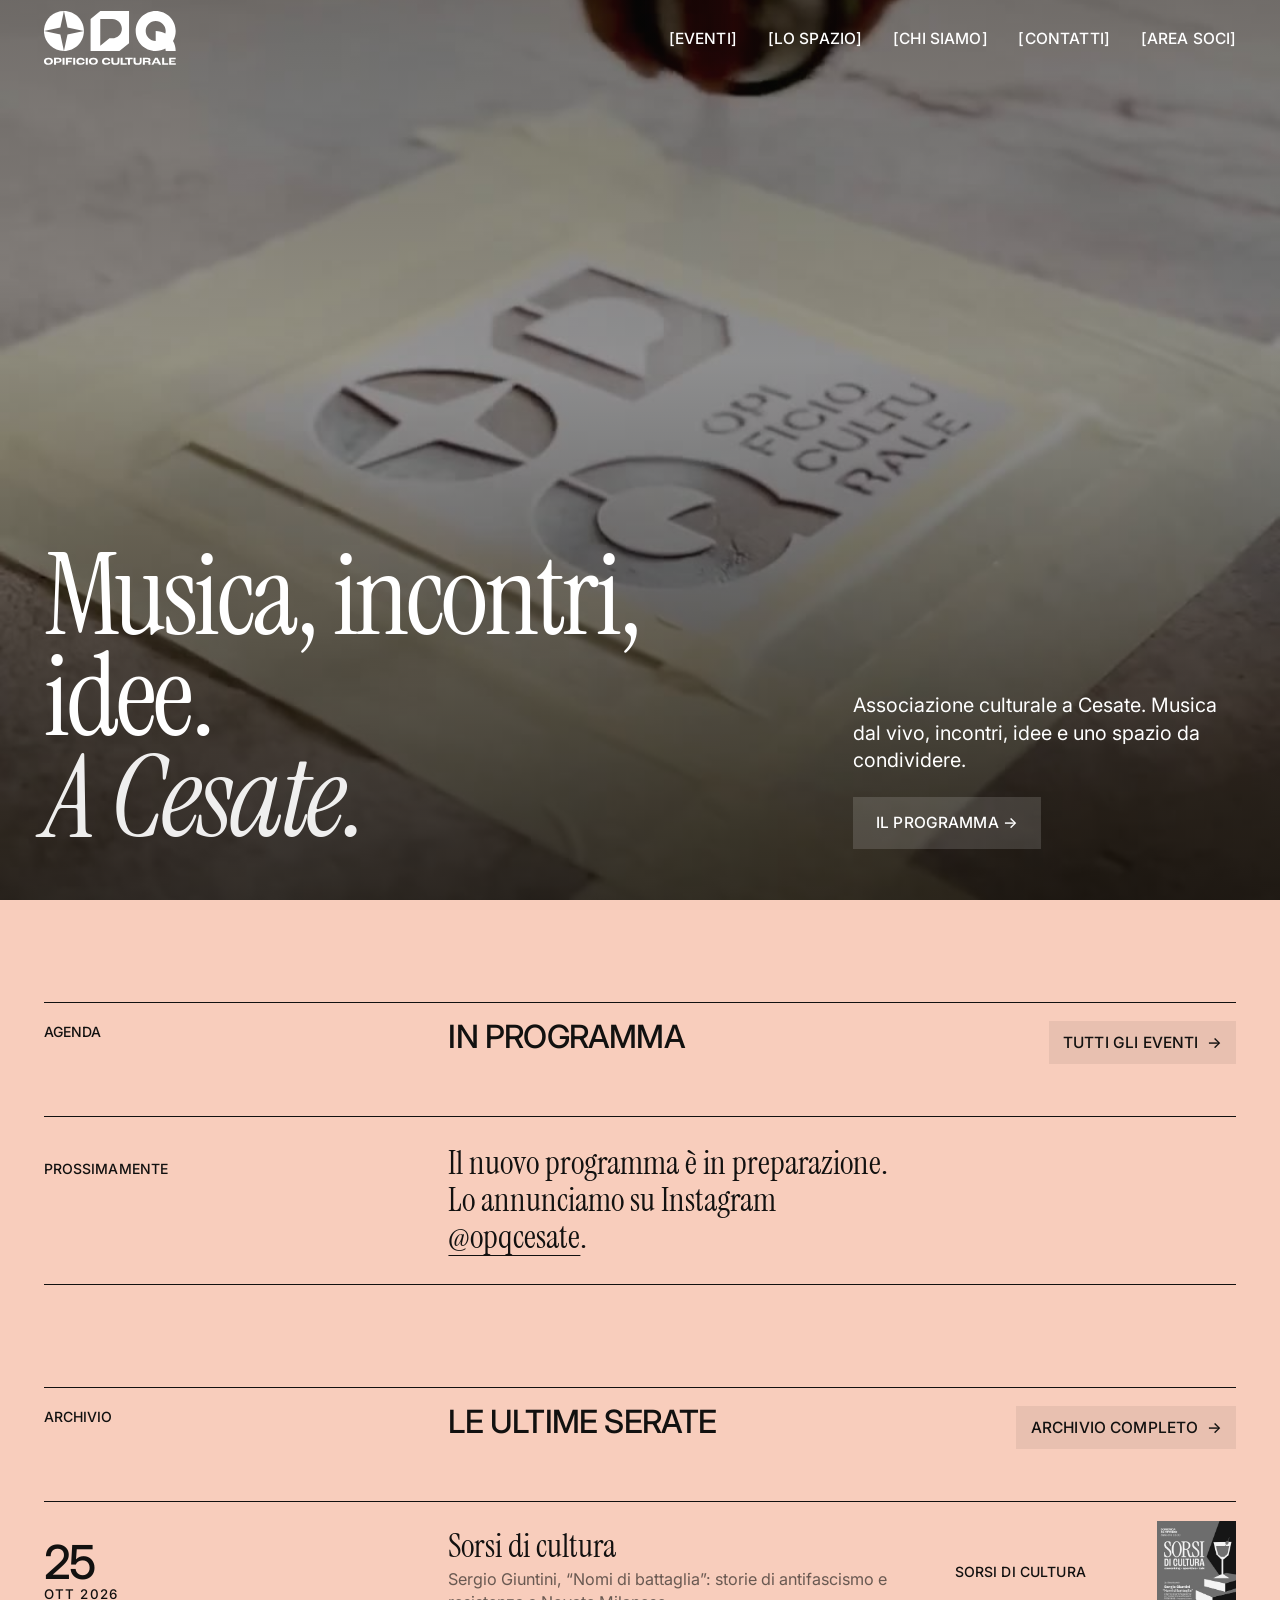
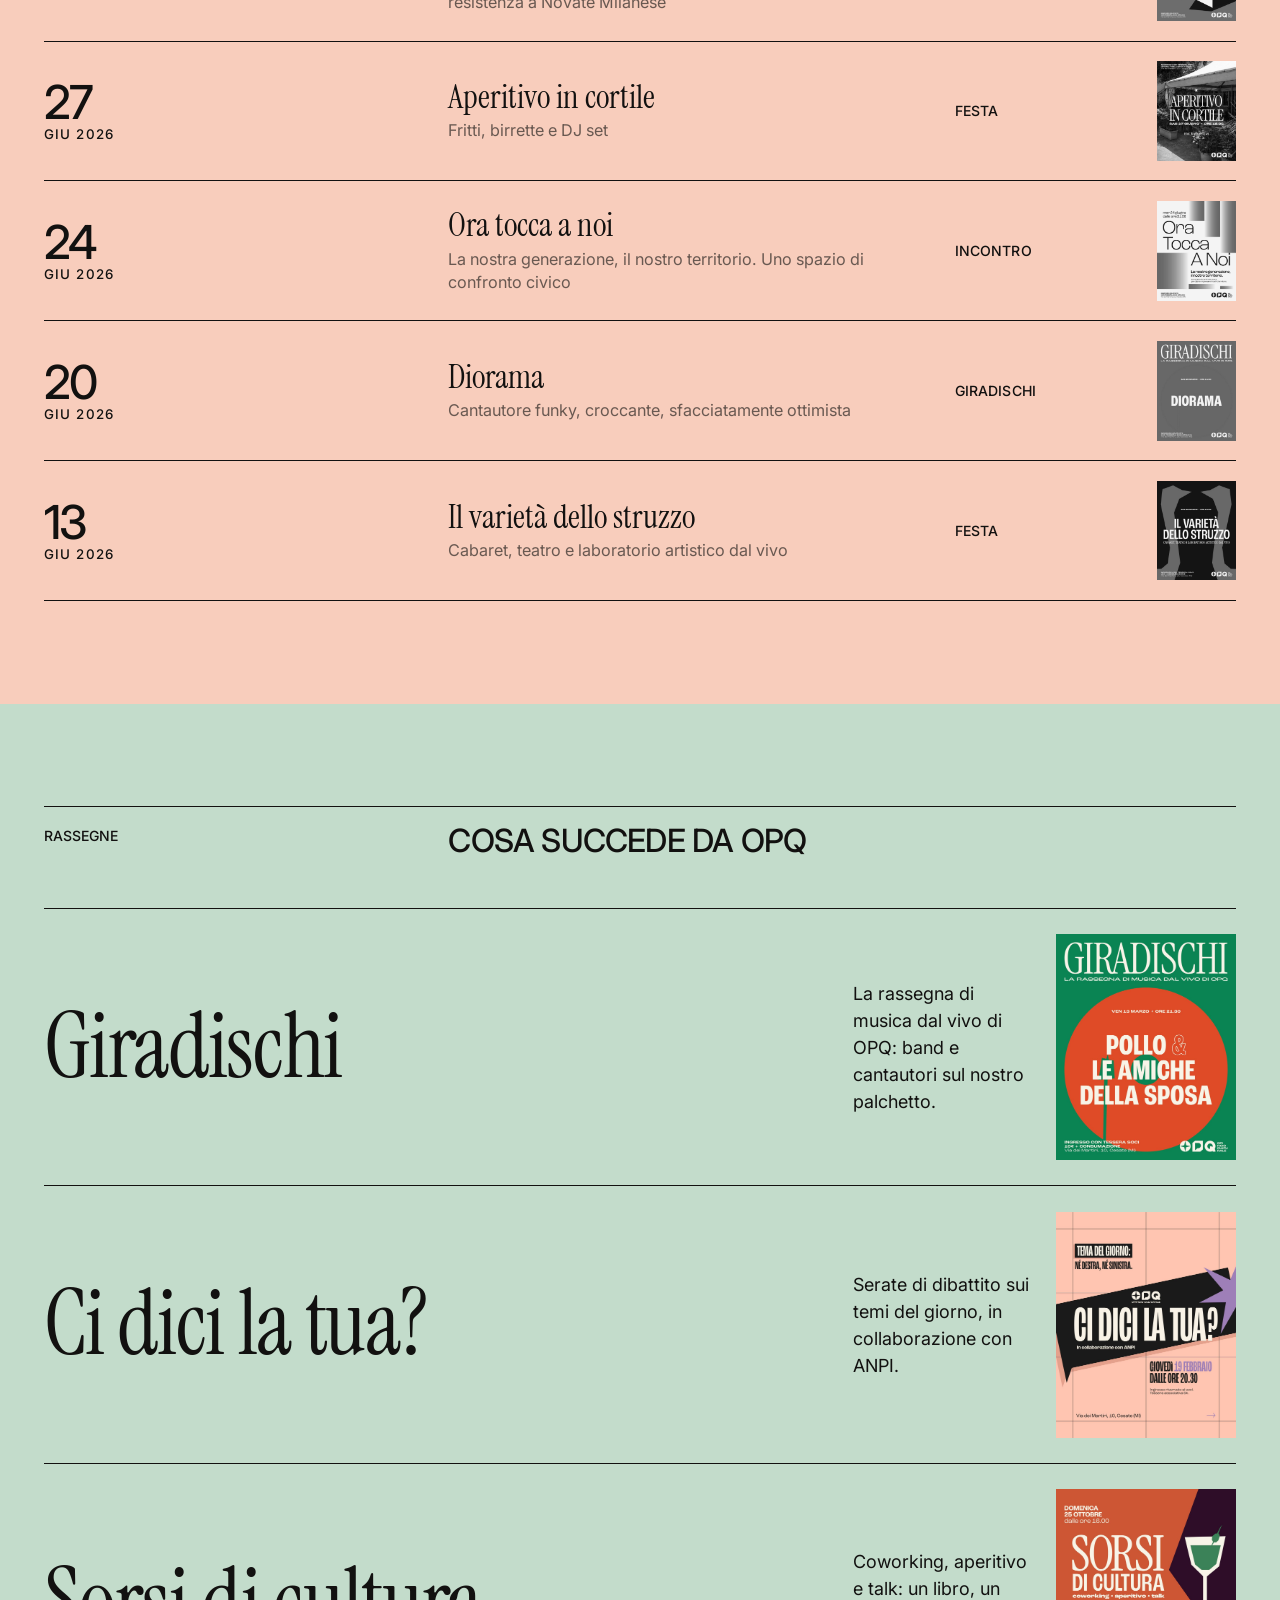
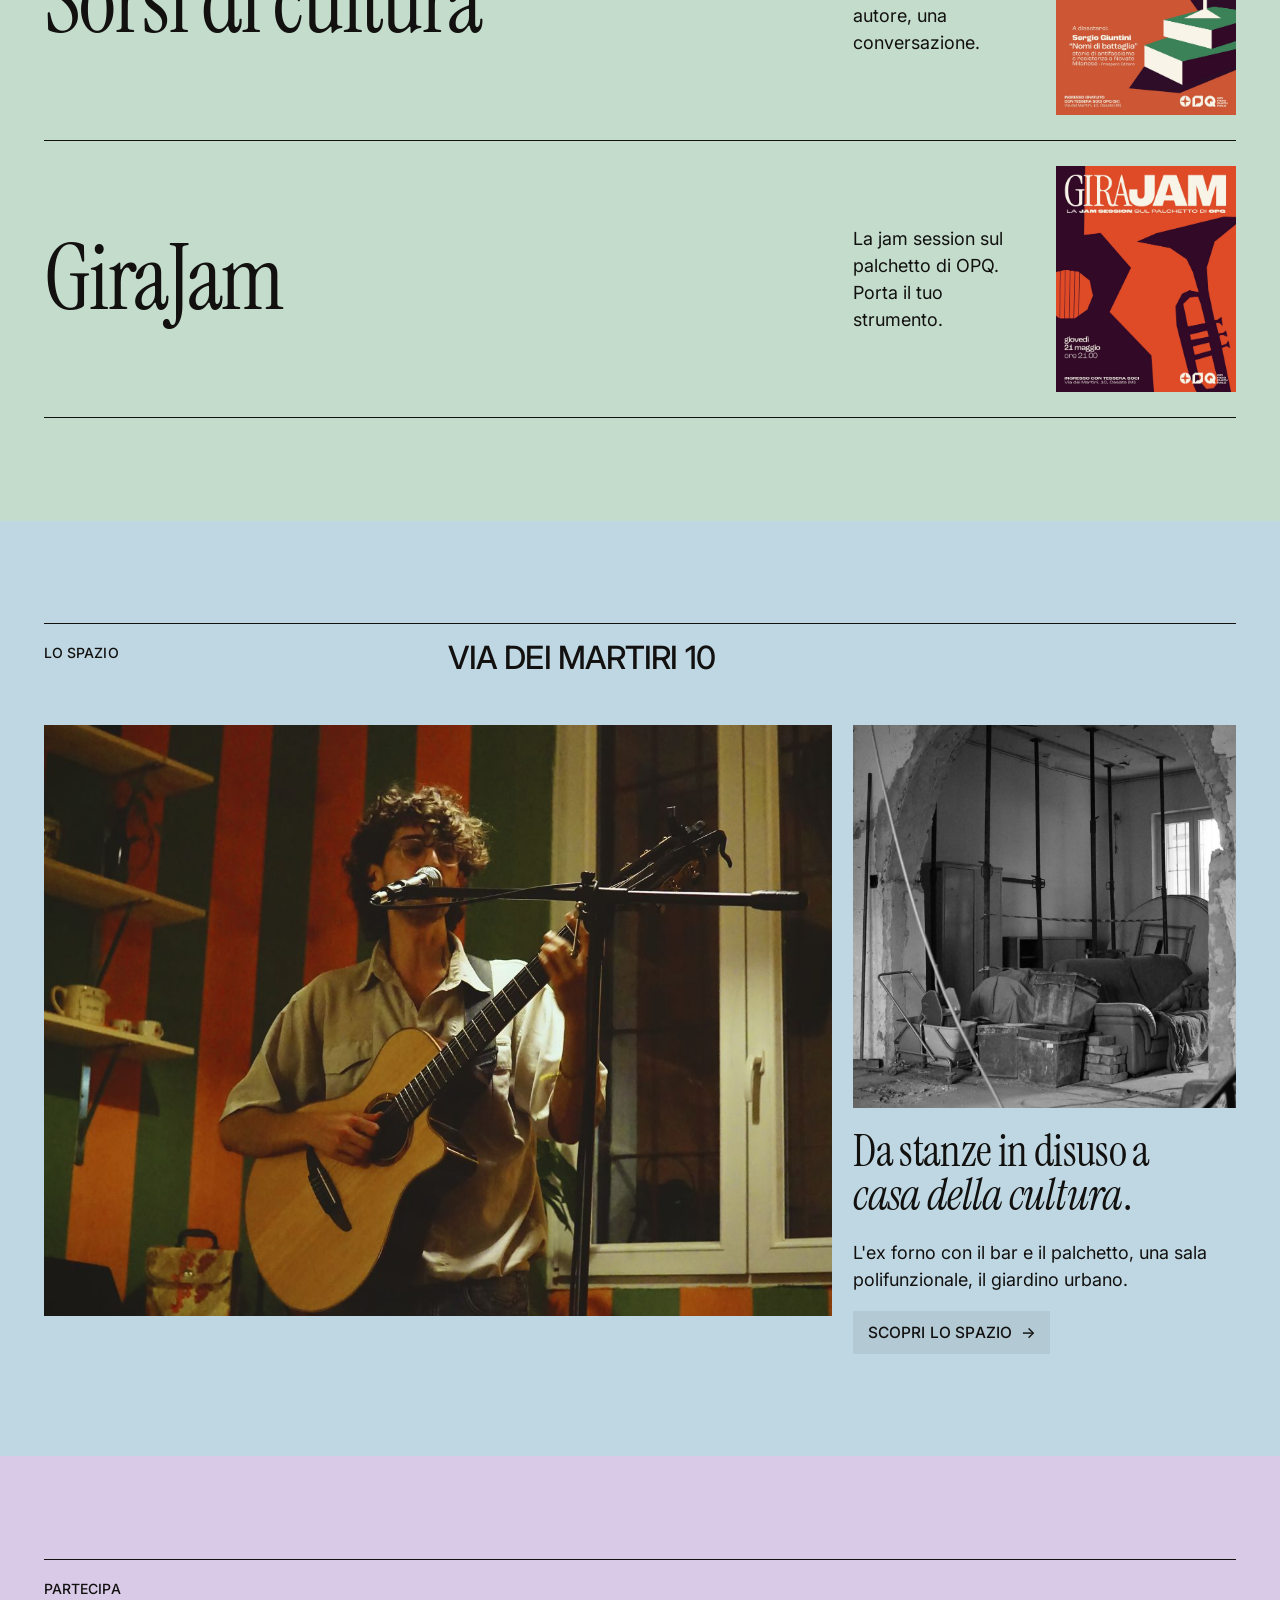
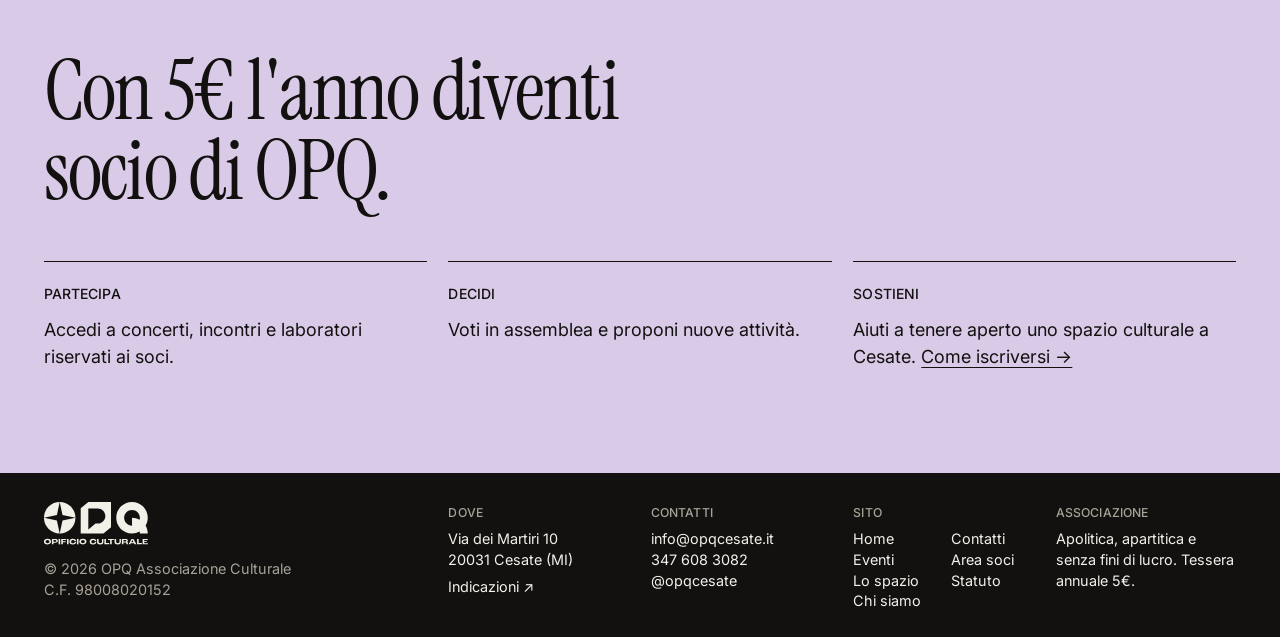
==== commit 716280aa: "Testi verificati, nomi degli spazi, codice fiscale, nuove foto Co-Authored-By: Claude Opus 5.5 <nore" ====
--- a/index.html
+++ b/index.html
@@ -91,7 +91,7 @@
       <figure class="foto-b"><img class="img-copri" src="assets/img/spazi/prima-dsc01109.jpg" alt="Gli spazi prima dei lavori" loading="lazy" style="filter:grayscale(1)"></figure>
       <div class="testo">
         <h3>Da stanze in disuso a <em>casa della cultura</em>.</h3>
-        <p>Una sala con il palchetto, un cortile verde, spazi per lavorare e incontrarsi.</p>
+        <p>L'ex forno con il bar e il palchetto, una sala polifunzionale, il giardino urbano.</p>
         <a class="link-freccia" href="spazi.html">Scopri lo spazio</a>
       </div>
     </div>
@@ -120,7 +120,7 @@
 <footer class="piede">
   <div class="contenitore">
     <div class="piede-griglia">
-      <div class="piede-marchio"><div class="logo-piede"><svg xmlns="http://www.w3.org/2000/svg" viewBox="883 0 214.5 88.5" fill="currentColor" role="img" aria-label="OPQ Opificio Culturale" xmlns:c2pa="http://c2pa.org/manifest"><metadata><c2pa:manifest>[base64]/Av//[base64]/[base64]/[base64]/3cyjxFA3Qo5S46fX0/ihY0VZ7mfb9KF703t5OjWDBWMA4GA1UdDwEB/wQEAwIHgDAVBgNVHSUEDjAMBgorBgEEAYPoXgIBMAwGA1UdEwEB/wQCMAAwHwYDVR0jBBgwFoAUzlHiBIFOZFsj+OPEz5o+nMHXXMIwCgYIKoZIzj0EAwMDZwAwZAIwMXMdFJ4BetLLVY7ORuE9noqbbAZOZn/aArXyTwFAZfKrPzxF2vPoJNf1+UCdg1XGAjBwX1zd9WGqYkqmL5SFqw1QySjr1zJfpJM9+1rdDwSPLMOPOjKuiXjoU/[base64]/1MRgOW2LQYBVkwyvBz9FH9TGLZRd7yDvqNty081w9B/Z2UaJL2sBMdjf6pw=</c2pa:manifest></metadata><g> <g> <g> <path d="M882.89,81.69c0-3.09,2.29-5.75,7.34-5.75s7.34,2.65,7.34,5.75-2.12,5.85-7.34,5.85-7.34-2.5-7.34-5.85ZM894.14,81.71c0-1.82-1.26-3.35-3.91-3.35s-3.91,1.53-3.91,3.35c0,2.01,1.24,3.42,3.91,3.42s3.91-1.5,3.91-3.42Z"/> <path d="M899.27,76.15h6.73c3.82,0,5.51,1.34,5.51,4.01s-1.65,3.88-5.59,3.88h-3.38v3.3h-3.26v-11.19ZM905.85,81.97c1.75,0,2.57-.54,2.57-1.7s-.73-1.7-2.55-1.7h-3.33v3.4h3.31Z"/> <path d="M913.13,76.15h3.26v11.19h-3.26v-11.19Z"/> <path d="M918.55,76.15h10.28v2.41h-7.02v2.48h5.83v2.07h-5.83v4.22h-3.26v-11.19Z"/> <path d="M930.45,76.15h3.26v11.19h-3.26v-11.19Z"/> <path d="M935.5,81.76c0-3.31,2.36-5.81,7.02-5.81,4.93,0,6.53,2.69,6.53,4.55,0,.03,0,.17-.02.27h-2.91v-.07c0-1.04-1.04-2.35-3.45-2.35s-3.74,1.48-3.74,3.4c0,1.79,1.05,3.37,3.76,3.37,2.31,0,3.48-1.05,3.48-2.29v-.1h2.91c.02.08.02.2.02.24,0,2.18-1.77,4.57-6.54,4.57-5.3,0-7.05-2.89-7.05-5.78Z"/> <path d="M950.89,76.15h3.26v11.19h-3.26v-11.19Z"/> <path d="M955.93,81.69c0-3.09,2.29-5.75,7.34-5.75s7.34,2.65,7.34,5.75-2.12,5.85-7.34,5.85-7.34-2.5-7.34-5.85ZM967.19,81.71c0-1.82-1.26-3.35-3.91-3.35s-3.91,1.53-3.91,3.35c0,2.01,1.24,3.42,3.91,3.42s3.91-1.5,3.91-3.42Z"/> <path d="M977.18,81.76c0-3.31,2.36-5.81,7.02-5.81,4.93,0,6.53,2.69,6.53,4.55,0,.03,0,.17-.02.27h-2.91v-.07c0-1.04-1.04-2.35-3.45-2.35s-3.74,1.48-3.74,3.4c0,1.79,1.05,3.37,3.76,3.37,2.31,0,3.48-1.05,3.48-2.29v-.1h2.91c.02.08.02.2.02.24,0,2.18-1.77,4.57-6.54,4.57-5.3,0-7.05-2.89-7.05-5.78Z"/> <path d="M992.37,82.34v-6.19h3.26v5.83c0,2.14,1.33,2.97,3.5,2.97s3.5-.83,3.5-2.97v-5.83h2.92v6.19c0,3.54-2.48,5.2-6.58,5.2s-6.61-1.67-6.61-5.2Z"/> <path d="M1007.51,76.15h3.26v8.6h6.63v2.58h-9.89v-11.19Z"/> <path d="M1019.39,78.57h-4.4v-2.41h12.07v2.41h-4.4v8.77h-3.26v-8.77Z"/> <path d="M1028.47,82.34v-6.19h3.26v5.83c0,2.14,1.33,2.97,3.5,2.97s3.5-.83,3.5-2.97v-5.83h2.92v6.19c0,3.54-2.48,5.2-6.58,5.2s-6.61-1.67-6.61-5.2Z"/> <path d="M1043.62,76.15h7.04c4.15,0,5.44,1.31,5.44,3.32,0,1.12-.48,2.21-2.02,2.67v.03c1.77.41,1.96,1.65,1.96,2.82v2.35h-3.26v-2.35c0-1.16-.44-1.68-1.84-1.68h-4.05v4.03h-3.26v-11.19ZM1050.81,81.41c1.62,0,2.19-.59,2.19-1.46,0-.8-.59-1.38-2.48-1.38h-3.64v2.84h3.93Z"/> <path d="M1068.61,85.06h-6.58l-1.16,2.28h-3.37l6.09-11.19h3.88l6.09,11.19h-3.79l-1.16-2.28ZM1067.64,83.16l-2.33-4.56h-.02l-2.31,4.56h4.66Z"/> <path d="M1075,76.15h3.26v8.6h6.63v2.58h-9.89v-11.19Z"/> <path d="M1086.43,76.15h10.57v2.41h-7.31v2.19h5.61v1.9h-5.61v2.26h7.48v2.41h-10.74v-11.19Z"/> </g> <g> <path d="M882.88,32.5c0,17.94,14.55,32.49,32.49,32.49l-5.79-26.69-26.69-5.79Z"/> <path d="M947.86,32.5C947.86,14.56,933.31.02,915.37.02l5.79,26.69,26.69,5.79Z"/> <path d="M915.37.02c-17.94,0-32.49,14.55-32.49,32.49l26.69-5.79L915.37.02Z"/> <path d="M921.16,38.3l-5.79,26.69c17.94,0,32.49-14.55,32.49-32.49l-26.69,5.79Z"/> </g> <path d="M1021.21,52.25V.02h-46.69l-15.83,12.82v52.12h46.83l15.69-12.71ZM989.37,44.47l-14.94,12.1h-.01V13.17h19.46c8.64,0,15.65,7.01,15.65,15.66s-7,15.65-15.65,15.65h-4.52Z"/> <path d="M1097.01,64.97c0-5.92-1.59-11.46-4.36-16.24,2.77-4.78,4.36-10.32,4.36-16.24,0-17.94-14.55-32.49-32.49-32.49s-32.49,14.55-32.49,32.49,14.55,32.49,32.49,32.49c5.7,0,11.06-1.47,15.71-4.05.33,1.3.53,2.65.53,4.05h16.24ZM1048.28,32.49c0-8.97,7.27-16.24,16.24-16.24s16.24,7.27,16.24,16.24c0,1.4-.2,2.75-.53,4.05-4.66-2.58-10.01-4.05-15.71-4.05v16.24s0,0,0,0c0,0,0,0,0,0-8.97,0-16.24-7.27-16.24-16.24Z"/> </g> </g></svg></div><p class="piede-legale">© <span data-anno>2026</span> OPQ Associazione Culturale<br>C.F. <span class="da-fare">da inserire</span></p></div>
+      <div class="piede-marchio"><div class="logo-piede"><svg xmlns="http://www.w3.org/2000/svg" viewBox="883 0 214.5 88.5" fill="currentColor" role="img" aria-label="OPQ Opificio Culturale" xmlns:c2pa="http://c2pa.org/manifest"><metadata><c2pa:manifest>[base64]/Av//[base64]/[base64]/[base64]/3cyjxFA3Qo5S46fX0/ihY0VZ7mfb9KF703t5OjWDBWMA4GA1UdDwEB/wQEAwIHgDAVBgNVHSUEDjAMBgorBgEEAYPoXgIBMAwGA1UdEwEB/wQCMAAwHwYDVR0jBBgwFoAUzlHiBIFOZFsj+OPEz5o+nMHXXMIwCgYIKoZIzj0EAwMDZwAwZAIwMXMdFJ4BetLLVY7ORuE9noqbbAZOZn/aArXyTwFAZfKrPzxF2vPoJNf1+UCdg1XGAjBwX1zd9WGqYkqmL5SFqw1QySjr1zJfpJM9+1rdDwSPLMOPOjKuiXjoU/[base64]/1MRgOW2LQYBVkwyvBz9FH9TGLZRd7yDvqNty081w9B/Z2UaJL2sBMdjf6pw=</c2pa:manifest></metadata><g> <g> <g> <path d="M882.89,81.69c0-3.09,2.29-5.75,7.34-5.75s7.34,2.65,7.34,5.75-2.12,5.85-7.34,5.85-7.34-2.5-7.34-5.85ZM894.14,81.71c0-1.82-1.26-3.35-3.91-3.35s-3.91,1.53-3.91,3.35c0,2.01,1.24,3.42,3.91,3.42s3.91-1.5,3.91-3.42Z"/> <path d="M899.27,76.15h6.73c3.82,0,5.51,1.34,5.51,4.01s-1.65,3.88-5.59,3.88h-3.38v3.3h-3.26v-11.19ZM905.85,81.97c1.75,0,2.57-.54,2.57-1.7s-.73-1.7-2.55-1.7h-3.33v3.4h3.31Z"/> <path d="M913.13,76.15h3.26v11.19h-3.26v-11.19Z"/> <path d="M918.55,76.15h10.28v2.41h-7.02v2.48h5.83v2.07h-5.83v4.22h-3.26v-11.19Z"/> <path d="M930.45,76.15h3.26v11.19h-3.26v-11.19Z"/> <path d="M935.5,81.76c0-3.31,2.36-5.81,7.02-5.81,4.93,0,6.53,2.69,6.53,4.55,0,.03,0,.17-.02.27h-2.91v-.07c0-1.04-1.04-2.35-3.45-2.35s-3.74,1.48-3.74,3.4c0,1.79,1.05,3.37,3.76,3.37,2.31,0,3.48-1.05,3.48-2.29v-.1h2.91c.02.08.02.2.02.24,0,2.18-1.77,4.57-6.54,4.57-5.3,0-7.05-2.89-7.05-5.78Z"/> <path d="M950.89,76.15h3.26v11.19h-3.26v-11.19Z"/> <path d="M955.93,81.69c0-3.09,2.29-5.75,7.34-5.75s7.34,2.65,7.34,5.75-2.12,5.85-7.34,5.85-7.34-2.5-7.34-5.85ZM967.19,81.71c0-1.82-1.26-3.35-3.91-3.35s-3.91,1.53-3.91,3.35c0,2.01,1.24,3.42,3.91,3.42s3.91-1.5,3.91-3.42Z"/> <path d="M977.18,81.76c0-3.31,2.36-5.81,7.02-5.81,4.93,0,6.53,2.69,6.53,4.55,0,.03,0,.17-.02.27h-2.91v-.07c0-1.04-1.04-2.35-3.45-2.35s-3.74,1.48-3.74,3.4c0,1.79,1.05,3.37,3.76,3.37,2.31,0,3.48-1.05,3.48-2.29v-.1h2.91c.02.08.02.2.02.24,0,2.18-1.77,4.57-6.54,4.57-5.3,0-7.05-2.89-7.05-5.78Z"/> <path d="M992.37,82.34v-6.19h3.26v5.83c0,2.14,1.33,2.97,3.5,2.97s3.5-.83,3.5-2.97v-5.83h2.92v6.19c0,3.54-2.48,5.2-6.58,5.2s-6.61-1.67-6.61-5.2Z"/> <path d="M1007.51,76.15h3.26v8.6h6.63v2.58h-9.89v-11.19Z"/> <path d="M1019.39,78.57h-4.4v-2.41h12.07v2.41h-4.4v8.77h-3.26v-8.77Z"/> <path d="M1028.47,82.34v-6.19h3.26v5.83c0,2.14,1.33,2.97,3.5,2.97s3.5-.83,3.5-2.97v-5.83h2.92v6.19c0,3.54-2.48,5.2-6.58,5.2s-6.61-1.67-6.61-5.2Z"/> <path d="M1043.62,76.15h7.04c4.15,0,5.44,1.31,5.44,3.32,0,1.12-.48,2.21-2.02,2.67v.03c1.77.41,1.96,1.65,1.96,2.82v2.35h-3.26v-2.35c0-1.16-.44-1.68-1.84-1.68h-4.05v4.03h-3.26v-11.19ZM1050.81,81.41c1.62,0,2.19-.59,2.19-1.46,0-.8-.59-1.38-2.48-1.38h-3.64v2.84h3.93Z"/> <path d="M1068.61,85.06h-6.58l-1.16,2.28h-3.37l6.09-11.19h3.88l6.09,11.19h-3.79l-1.16-2.28ZM1067.64,83.16l-2.33-4.56h-.02l-2.31,4.56h4.66Z"/> <path d="M1075,76.15h3.26v8.6h6.63v2.58h-9.89v-11.19Z"/> <path d="M1086.43,76.15h10.57v2.41h-7.31v2.19h5.61v1.9h-5.61v2.26h7.48v2.41h-10.74v-11.19Z"/> </g> <g> <path d="M882.88,32.5c0,17.94,14.55,32.49,32.49,32.49l-5.79-26.69-26.69-5.79Z"/> <path d="M947.86,32.5C947.86,14.56,933.31.02,915.37.02l5.79,26.69,26.69,5.79Z"/> <path d="M915.37.02c-17.94,0-32.49,14.55-32.49,32.49l26.69-5.79L915.37.02Z"/> <path d="M921.16,38.3l-5.79,26.69c17.94,0,32.49-14.55,32.49-32.49l-26.69,5.79Z"/> </g> <path d="M1021.21,52.25V.02h-46.69l-15.83,12.82v52.12h46.83l15.69-12.71ZM989.37,44.47l-14.94,12.1h-.01V13.17h19.46c8.64,0,15.65,7.01,15.65,15.66s-7,15.65-15.65,15.65h-4.52Z"/> <path d="M1097.01,64.97c0-5.92-1.59-11.46-4.36-16.24,2.77-4.78,4.36-10.32,4.36-16.24,0-17.94-14.55-32.49-32.49-32.49s-32.49,14.55-32.49,32.49,14.55,32.49,32.49,32.49c5.7,0,11.06-1.47,15.71-4.05.33,1.3.53,2.65.53,4.05h16.24ZM1048.28,32.49c0-8.97,7.27-16.24,16.24-16.24s16.24,7.27,16.24,16.24c0,1.4-.2,2.75-.53,4.05-4.66-2.58-10.01-4.05-15.71-4.05v16.24s0,0,0,0c0,0,0,0,0,0-8.97,0-16.24-7.27-16.24-16.24Z"/> </g> </g></svg></div><p class="piede-legale">© <span data-anno>2026</span> OPQ Associazione Culturale<br>C.F. 98008020152</p></div>
       <div><span class="etichetta">Dove</span><p>Via dei Martiri 10<br>20031 Cesate (MI)</p><p><a href="https://www.google.com/maps/search/?api=1&query=Via+dei+Martiri+10,+20031+Cesate+MI" target="_blank" rel="noopener">Indicazioni ↗</a></p></div>
       <div><span class="etichetta">Contatti</span><ul><li><a href="mailto:info@opqcesate.it">info@opqcesate.it</a></li><li><a href="tel:+393476083082">347 608 3082</a></li><li><a href="https://www.instagram.com/opqcesate/" target="_blank" rel="noopener">@opqcesate</a></li></ul></div>
       <div class="piede-sito"><span class="etichetta">Sito</span><ul><li><a href="index.html">Home</a></li><li><a href="eventi.html">Eventi</a></li><li><a href="spazi.html">Lo spazio</a></li><li><a href="chi-siamo.html">Chi siamo</a></li><li><a href="contatti.html">Contatti</a></li><li><a href="https://portale.opqcesate.it/area-soci">Area soci</a></li><li><a href="chi-siamo.html#statuto">Statuto</a></li></ul></div>
--- a/assets/css/style.css
+++ b/assets/css/style.css
@@ -15,7 +15,7 @@
   --serif: "Instrument Serif", Georgia, "Times New Roman", serif;
   --sans: "Inter", "Helvetica Neue", Helvetica, Arial, sans-serif;
 
-  --max: 1440px;
+  --max: none;
   --gutter: clamp(16px, 3.2vw, 48px);
   --testata: 4.25rem;
 }
@@ -738,3 +738,6 @@
   .piede-griglia > .piede-marchio { grid-column: 1 / -1; }
 }
 @media (max-width: 520px) { .piede-griglia { grid-template-columns: repeat(12, minmax(0, 1fr)); } }
+
+/* Scheda senza foto (coworking): il titolo parte in alto, senza il margine sopra */
+.spazi-affitto h3.senza-foto { margin-top: 0; }
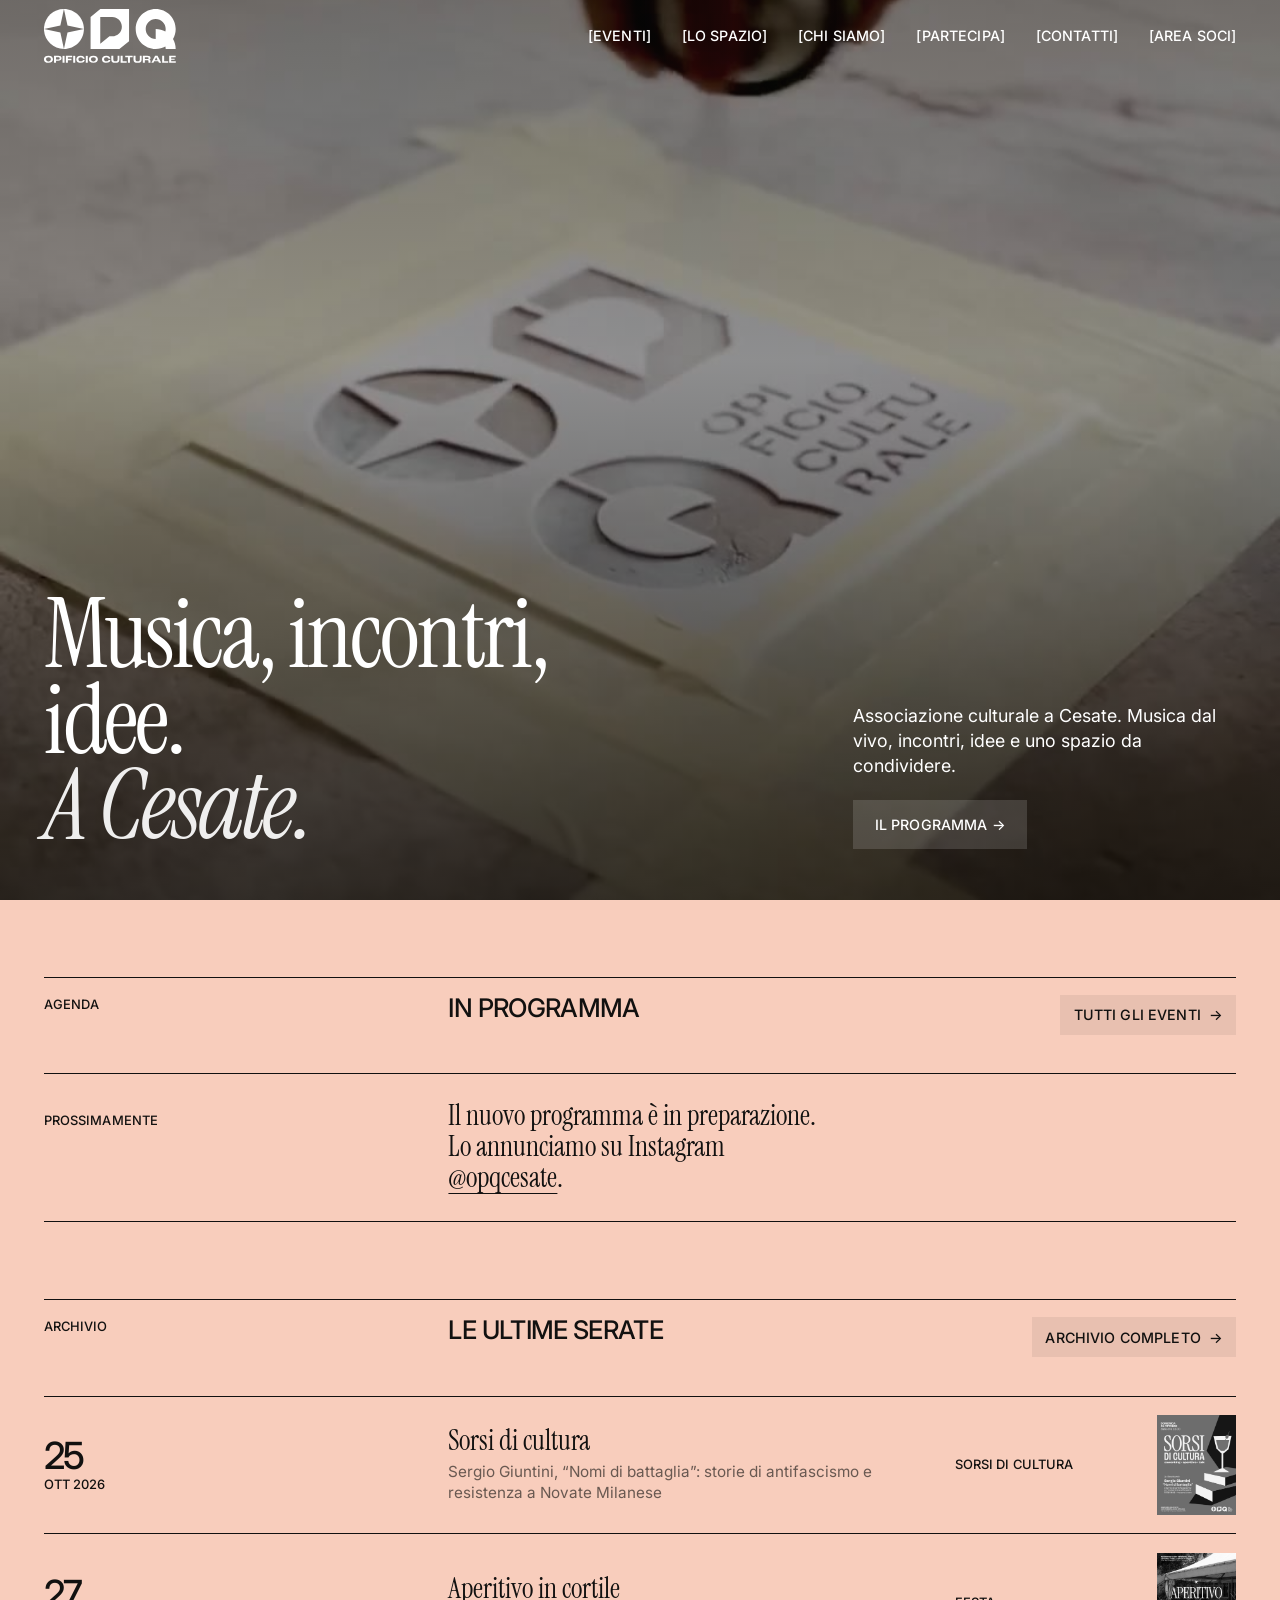
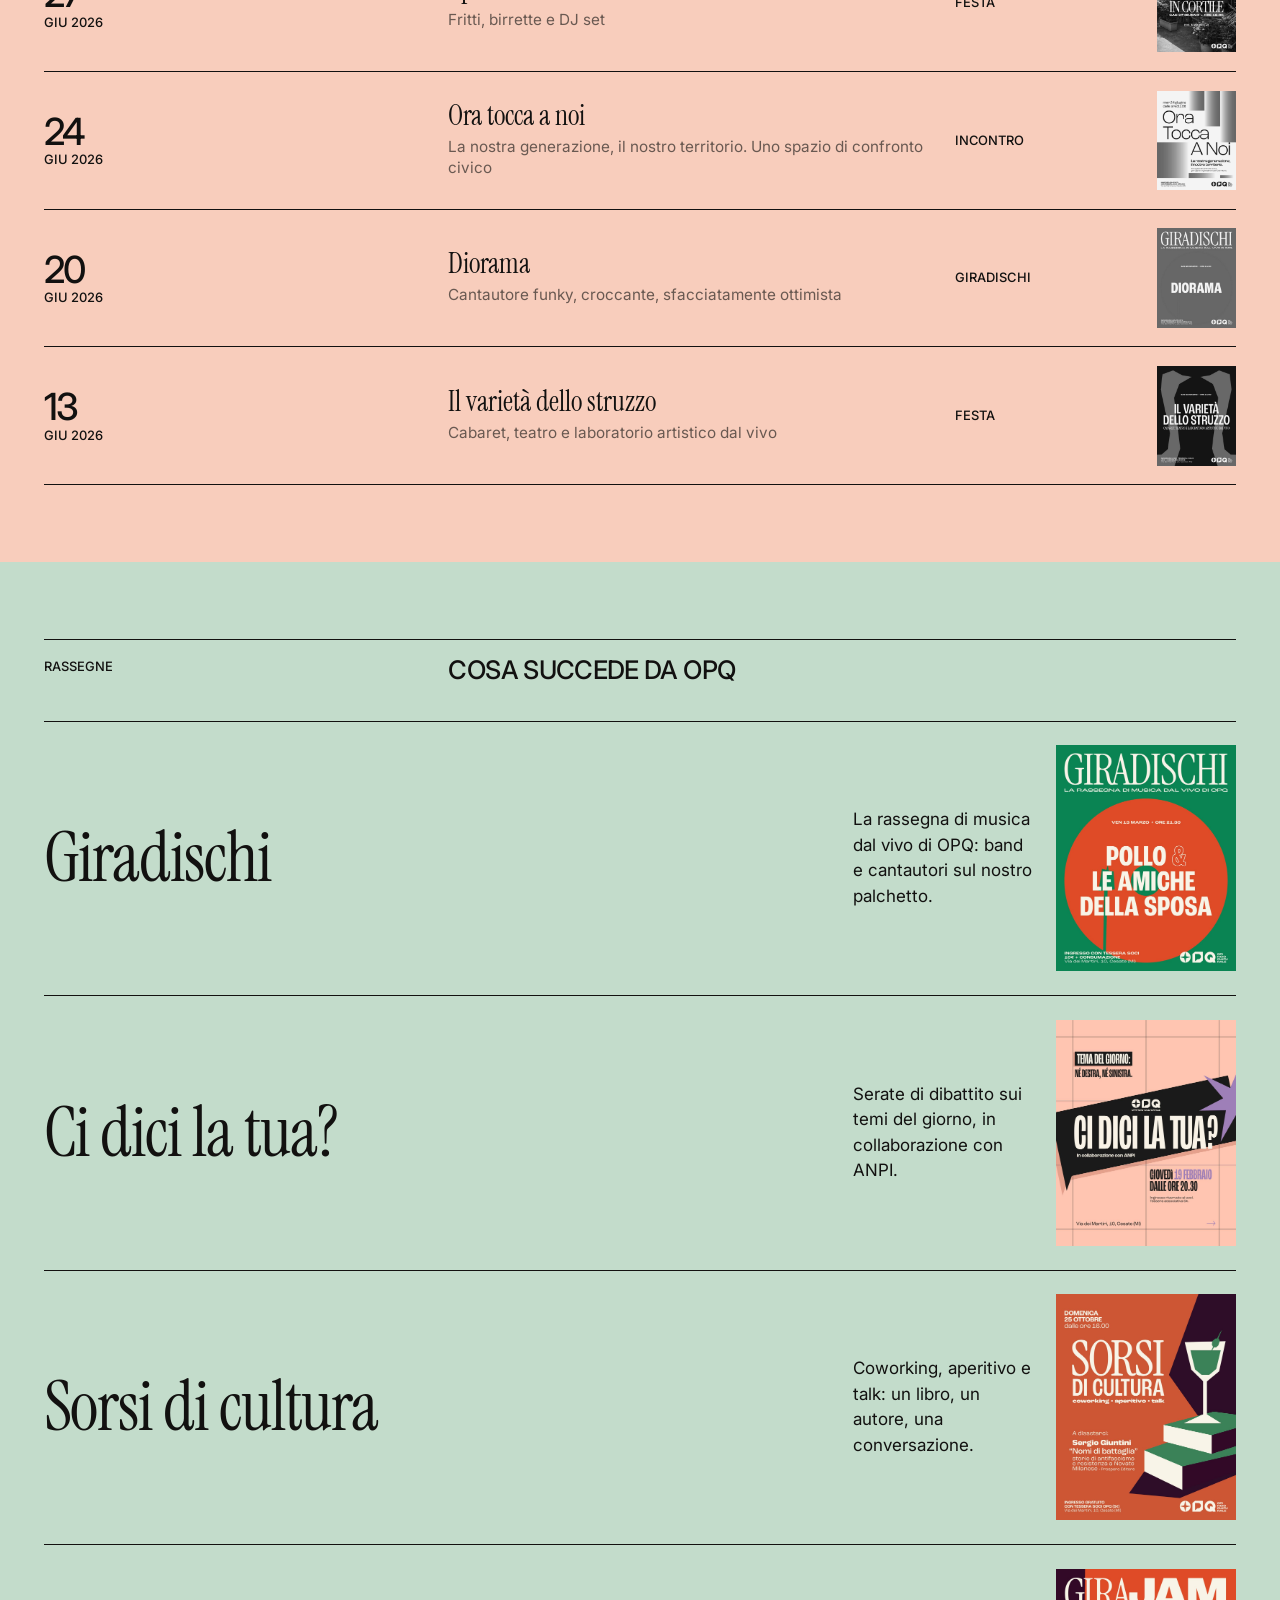
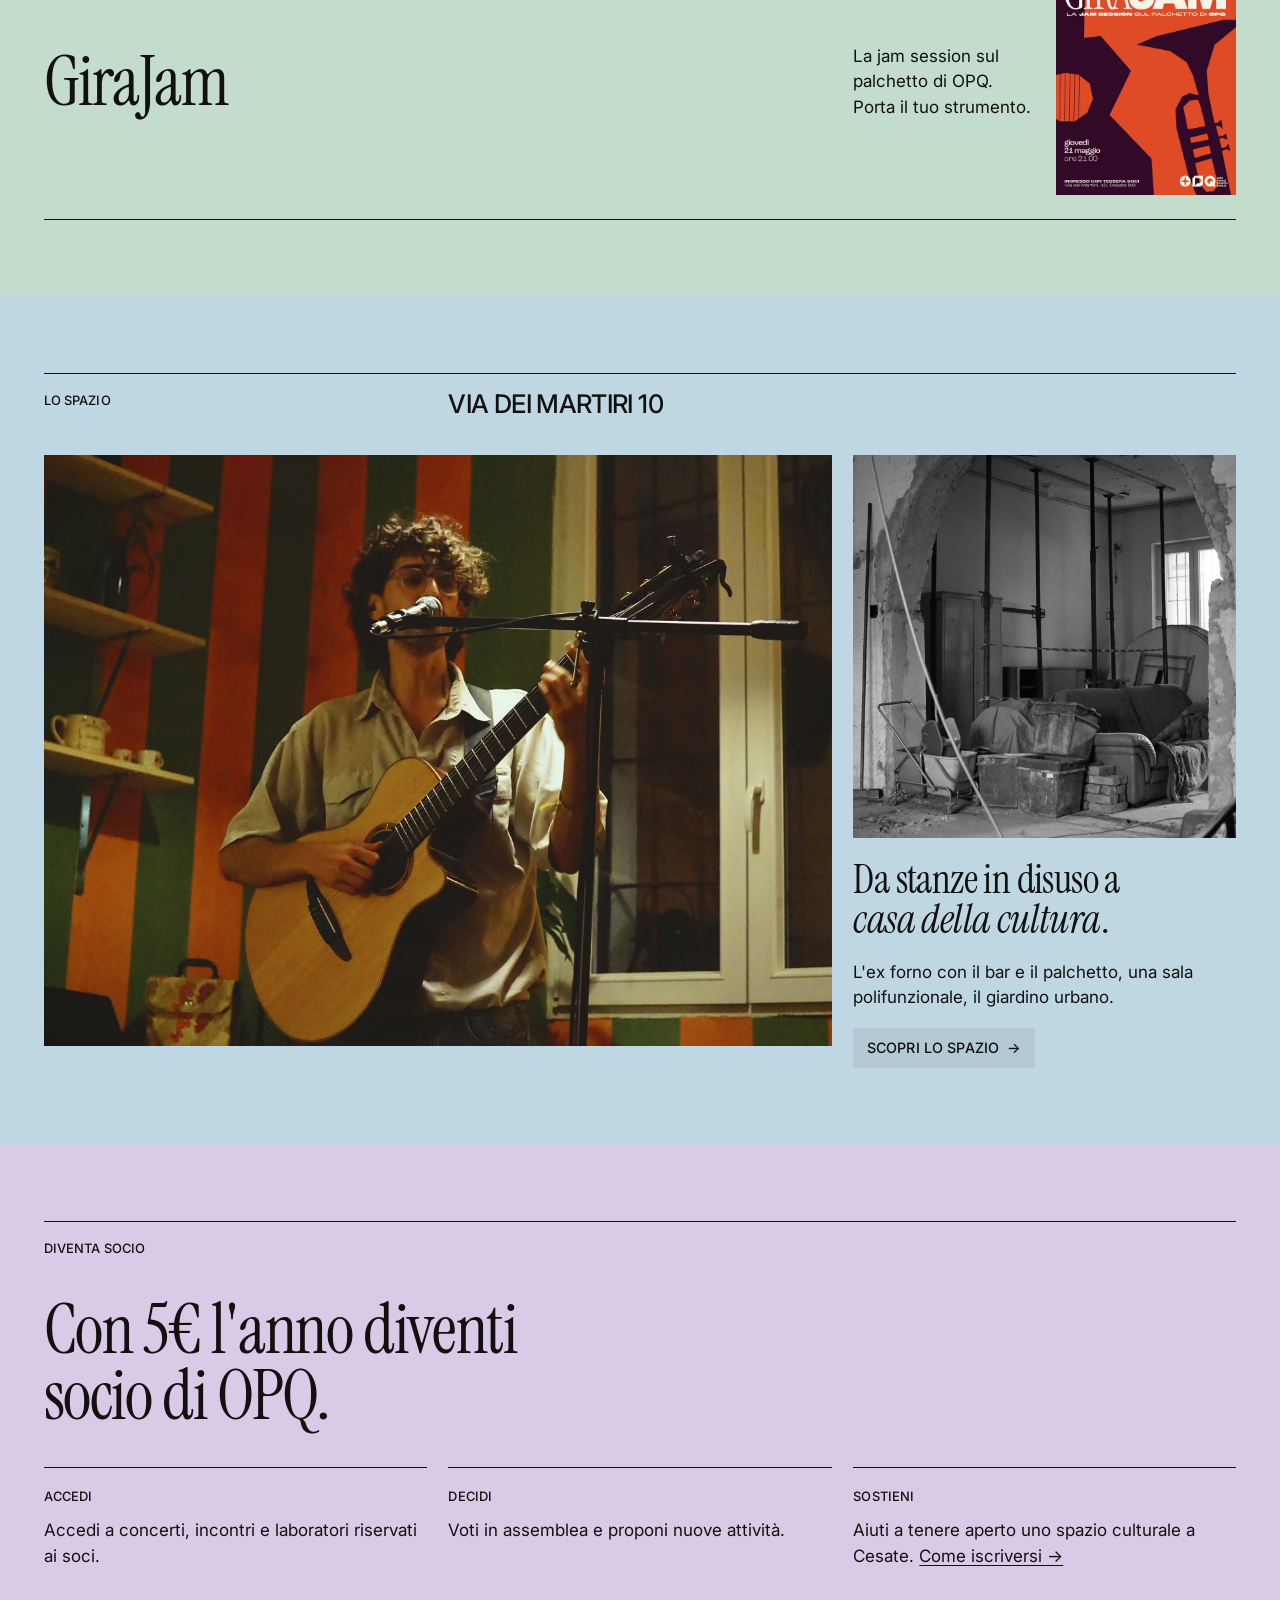
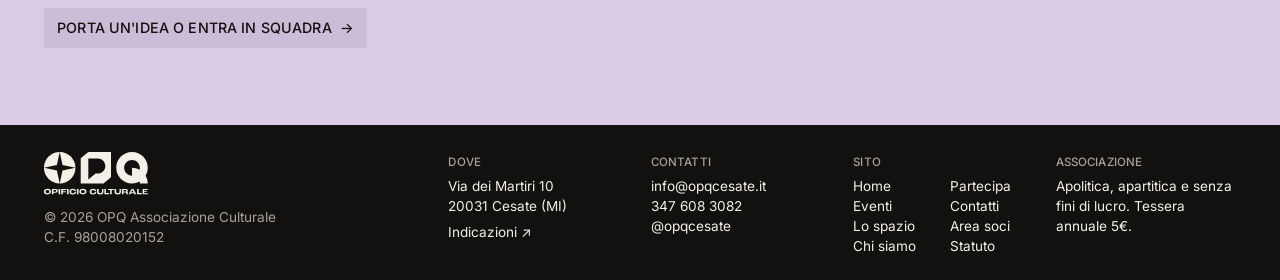
==== commit b268e126: "Pagina Partecipa, testi corretti, menu aggiornato Co-Authored-By: Claude Opus 5.5 <noreply@anthropic" ====
--- a/index.html
+++ b/index.html
@@ -29,12 +29,12 @@
 <link href="https://fonts.googleapis.com/css2?family=Instrument+Serif:ital@0;1&family=Inter:wght@400;500;600;700&display=swap" rel="stylesheet">
 <link rel="stylesheet" href="assets/css/style.css">
 </head>
-<body class="con-copertina pagina-lilla">
+<body class="con-copertina pagina-lilla cursore-o">
 <a class="salta" href="#contenuto">Vai al contenuto</a>
 <header class="testata">
   <div class="contenitore">
     <a class="logo" href="index.html" aria-label="OPQ Opificio Culturale, torna alla home"><svg xmlns="http://www.w3.org/2000/svg" viewBox="883 0 214.5 88.5" fill="currentColor" role="img" aria-label="OPQ Opificio Culturale" xmlns:c2pa="http://c2pa.org/manifest"><metadata><c2pa:manifest>[base64]/Av//[base64]/[base64]/[base64]/3cyjxFA3Qo5S46fX0/ihY0VZ7mfb9KF703t5OjWDBWMA4GA1UdDwEB/wQEAwIHgDAVBgNVHSUEDjAMBgorBgEEAYPoXgIBMAwGA1UdEwEB/wQCMAAwHwYDVR0jBBgwFoAUzlHiBIFOZFsj+OPEz5o+nMHXXMIwCgYIKoZIzj0EAwMDZwAwZAIwMXMdFJ4BetLLVY7ORuE9noqbbAZOZn/aArXyTwFAZfKrPzxF2vPoJNf1+UCdg1XGAjBwX1zd9WGqYkqmL5SFqw1QySjr1zJfpJM9+1rdDwSPLMOPOjKuiXjoU/[base64]/1MRgOW2LQYBVkwyvBz9FH9TGLZRd7yDvqNty081w9B/Z2UaJL2sBMdjf6pw=</c2pa:manifest></metadata><g> <g> <g> <path d="M882.89,81.69c0-3.09,2.29-5.75,7.34-5.75s7.34,2.65,7.34,5.75-2.12,5.85-7.34,5.85-7.34-2.5-7.34-5.85ZM894.14,81.71c0-1.82-1.26-3.35-3.91-3.35s-3.91,1.53-3.91,3.35c0,2.01,1.24,3.42,3.91,3.42s3.91-1.5,3.91-3.42Z"/> <path d="M899.27,76.15h6.73c3.82,0,5.51,1.34,5.51,4.01s-1.65,3.88-5.59,3.88h-3.38v3.3h-3.26v-11.19ZM905.85,81.97c1.75,0,2.57-.54,2.57-1.7s-.73-1.7-2.55-1.7h-3.33v3.4h3.31Z"/> <path d="M913.13,76.15h3.26v11.19h-3.26v-11.19Z"/> <path d="M918.55,76.15h10.28v2.41h-7.02v2.48h5.83v2.07h-5.83v4.22h-3.26v-11.19Z"/> <path d="M930.45,76.15h3.26v11.19h-3.26v-11.19Z"/> <path d="M935.5,81.76c0-3.31,2.36-5.81,7.02-5.81,4.93,0,6.53,2.69,6.53,4.55,0,.03,0,.17-.02.27h-2.91v-.07c0-1.04-1.04-2.35-3.45-2.35s-3.74,1.48-3.74,3.4c0,1.79,1.05,3.37,3.76,3.37,2.31,0,3.48-1.05,3.48-2.29v-.1h2.91c.02.08.02.2.02.24,0,2.18-1.77,4.57-6.54,4.57-5.3,0-7.05-2.89-7.05-5.78Z"/> <path d="M950.89,76.15h3.26v11.19h-3.26v-11.19Z"/> <path d="M955.93,81.69c0-3.09,2.29-5.75,7.34-5.75s7.34,2.65,7.34,5.75-2.12,5.85-7.34,5.85-7.34-2.5-7.34-5.85ZM967.19,81.71c0-1.82-1.26-3.35-3.91-3.35s-3.91,1.53-3.91,3.35c0,2.01,1.24,3.42,3.91,3.42s3.91-1.5,3.91-3.42Z"/> <path d="M977.18,81.76c0-3.31,2.36-5.81,7.02-5.81,4.93,0,6.53,2.69,6.53,4.55,0,.03,0,.17-.02.27h-2.91v-.07c0-1.04-1.04-2.35-3.45-2.35s-3.74,1.48-3.74,3.4c0,1.79,1.05,3.37,3.76,3.37,2.31,0,3.48-1.05,3.48-2.29v-.1h2.91c.02.08.02.2.02.24,0,2.18-1.77,4.57-6.54,4.57-5.3,0-7.05-2.89-7.05-5.78Z"/> <path d="M992.37,82.34v-6.19h3.26v5.83c0,2.14,1.33,2.97,3.5,2.97s3.5-.83,3.5-2.97v-5.83h2.92v6.19c0,3.54-2.48,5.2-6.58,5.2s-6.61-1.67-6.61-5.2Z"/> <path d="M1007.51,76.15h3.26v8.6h6.63v2.58h-9.89v-11.19Z"/> <path d="M1019.39,78.57h-4.4v-2.41h12.07v2.41h-4.4v8.77h-3.26v-8.77Z"/> <path d="M1028.47,82.34v-6.19h3.26v5.83c0,2.14,1.33,2.97,3.5,2.97s3.5-.83,3.5-2.97v-5.83h2.92v6.19c0,3.54-2.48,5.2-6.58,5.2s-6.61-1.67-6.61-5.2Z"/> <path d="M1043.62,76.15h7.04c4.15,0,5.44,1.31,5.44,3.32,0,1.12-.48,2.21-2.02,2.67v.03c1.77.41,1.96,1.65,1.96,2.82v2.35h-3.26v-2.35c0-1.16-.44-1.68-1.84-1.68h-4.05v4.03h-3.26v-11.19ZM1050.81,81.41c1.62,0,2.19-.59,2.19-1.46,0-.8-.59-1.38-2.48-1.38h-3.64v2.84h3.93Z"/> <path d="M1068.61,85.06h-6.58l-1.16,2.28h-3.37l6.09-11.19h3.88l6.09,11.19h-3.79l-1.16-2.28ZM1067.64,83.16l-2.33-4.56h-.02l-2.31,4.56h4.66Z"/> <path d="M1075,76.15h3.26v8.6h6.63v2.58h-9.89v-11.19Z"/> <path d="M1086.43,76.15h10.57v2.41h-7.31v2.19h5.61v1.9h-5.61v2.26h7.48v2.41h-10.74v-11.19Z"/> </g> <g> <path d="M882.88,32.5c0,17.94,14.55,32.49,32.49,32.49l-5.79-26.69-26.69-5.79Z"/> <path d="M947.86,32.5C947.86,14.56,933.31.02,915.37.02l5.79,26.69,26.69,5.79Z"/> <path d="M915.37.02c-17.94,0-32.49,14.55-32.49,32.49l26.69-5.79L915.37.02Z"/> <path d="M921.16,38.3l-5.79,26.69c17.94,0,32.49-14.55,32.49-32.49l-26.69,5.79Z"/> </g> <path d="M1021.21,52.25V.02h-46.69l-15.83,12.82v52.12h46.83l15.69-12.71ZM989.37,44.47l-14.94,12.1h-.01V13.17h19.46c8.64,0,15.65,7.01,15.65,15.66s-7,15.65-15.65,15.65h-4.52Z"/> <path d="M1097.01,64.97c0-5.92-1.59-11.46-4.36-16.24,2.77-4.78,4.36-10.32,4.36-16.24,0-17.94-14.55-32.49-32.49-32.49s-32.49,14.55-32.49,32.49,14.55,32.49,32.49,32.49c5.7,0,11.06-1.47,15.71-4.05.33,1.3.53,2.65.53,4.05h16.24ZM1048.28,32.49c0-8.97,7.27-16.24,16.24-16.24s16.24,7.27,16.24,16.24c0,1.4-.2,2.75-.53,4.05-4.66-2.58-10.01-4.05-15.71-4.05v16.24s0,0,0,0c0,0,0,0,0,0-8.97,0-16.24-7.27-16.24-16.24Z"/> </g> </g></svg></a>
-    <nav class="nav" id="nav" aria-label="Menu principale"><a href="eventi.html">Eventi</a><a href="spazi.html">Lo spazio</a><a href="chi-siamo.html">Chi siamo</a><a href="contatti.html">Contatti</a><a href="https://portale.opqcesate.it/area-soci">Area soci</a></nav>
+    <nav class="nav" id="nav" aria-label="Menu principale"><a href="eventi.html">Eventi</a><a href="spazi.html">Lo spazio</a><a href="chi-siamo.html">Chi siamo</a><a href="partecipa.html">Partecipa</a><a href="contatti.html">Contatti</a><a href="https://portale.opqcesate.it/area-soci">Area soci</a></nav>
     <button class="apri-menu" type="button" aria-expanded="false" aria-controls="nav">Menu</button>
   </div>
 </header>
@@ -100,13 +100,14 @@
 
 <section class="sezione fondo-lilla">
   <div class="contenitore">
-    <div class="riga-titolo"><span class="num etichetta">Partecipa</span></div>
+    <div class="riga-titolo"><span class="num etichetta">Diventa socio</span></div>
     <p class="grande-frase">Con 5€ l'anno diventi socio di OPQ.</p>
     <div class="colonne-info">
-      <div><span class="etichetta">Partecipa</span><p>Accedi a concerti, incontri e laboratori riservati ai soci.</p></div>
+      <div><span class="etichetta">Accedi</span><p>Accedi a concerti, incontri e laboratori riservati ai soci.</p></div>
       <div><span class="etichetta">Decidi</span><p>Voti in assemblea e proponi nuove attività.</p></div>
       <div><span class="etichetta">Sostieni</span><p>Aiuti a tenere aperto uno spazio culturale a Cesate. <a href="chi-siamo.html#soci">Come iscriversi →</a></p></div>
     </div>
+    <p class="invito"><a class="link-freccia" href="partecipa.html">Porta un'idea o entra in squadra</a></p>
   </div>
 </section>
 <dialog class="lightbox" aria-label="Locandina">
@@ -123,7 +124,7 @@
       <div class="piede-marchio"><div class="logo-piede"><svg xmlns="http://www.w3.org/2000/svg" viewBox="883 0 214.5 88.5" fill="currentColor" role="img" aria-label="OPQ Opificio Culturale" xmlns:c2pa="http://c2pa.org/manifest"><metadata><c2pa:manifest>[base64]/Av//[base64]/[base64]/[base64]/3cyjxFA3Qo5S46fX0/ihY0VZ7mfb9KF703t5OjWDBWMA4GA1UdDwEB/wQEAwIHgDAVBgNVHSUEDjAMBgorBgEEAYPoXgIBMAwGA1UdEwEB/wQCMAAwHwYDVR0jBBgwFoAUzlHiBIFOZFsj+OPEz5o+nMHXXMIwCgYIKoZIzj0EAwMDZwAwZAIwMXMdFJ4BetLLVY7ORuE9noqbbAZOZn/aArXyTwFAZfKrPzxF2vPoJNf1+UCdg1XGAjBwX1zd9WGqYkqmL5SFqw1QySjr1zJfpJM9+1rdDwSPLMOPOjKuiXjoU/[base64]/1MRgOW2LQYBVkwyvBz9FH9TGLZRd7yDvqNty081w9B/Z2UaJL2sBMdjf6pw=</c2pa:manifest></metadata><g> <g> <g> <path d="M882.89,81.69c0-3.09,2.29-5.75,7.34-5.75s7.34,2.65,7.34,5.75-2.12,5.85-7.34,5.85-7.34-2.5-7.34-5.85ZM894.14,81.71c0-1.82-1.26-3.35-3.91-3.35s-3.91,1.53-3.91,3.35c0,2.01,1.24,3.42,3.91,3.42s3.91-1.5,3.91-3.42Z"/> <path d="M899.27,76.15h6.73c3.82,0,5.51,1.34,5.51,4.01s-1.65,3.88-5.59,3.88h-3.38v3.3h-3.26v-11.19ZM905.85,81.97c1.75,0,2.57-.54,2.57-1.7s-.73-1.7-2.55-1.7h-3.33v3.4h3.31Z"/> <path d="M913.13,76.15h3.26v11.19h-3.26v-11.19Z"/> <path d="M918.55,76.15h10.28v2.41h-7.02v2.48h5.83v2.07h-5.83v4.22h-3.26v-11.19Z"/> <path d="M930.45,76.15h3.26v11.19h-3.26v-11.19Z"/> <path d="M935.5,81.76c0-3.31,2.36-5.81,7.02-5.81,4.93,0,6.53,2.69,6.53,4.55,0,.03,0,.17-.02.27h-2.91v-.07c0-1.04-1.04-2.35-3.45-2.35s-3.74,1.48-3.74,3.4c0,1.79,1.05,3.37,3.76,3.37,2.31,0,3.48-1.05,3.48-2.29v-.1h2.91c.02.08.02.2.02.24,0,2.18-1.77,4.57-6.54,4.57-5.3,0-7.05-2.89-7.05-5.78Z"/> <path d="M950.89,76.15h3.26v11.19h-3.26v-11.19Z"/> <path d="M955.93,81.69c0-3.09,2.29-5.75,7.34-5.75s7.34,2.65,7.34,5.75-2.12,5.85-7.34,5.85-7.34-2.5-7.34-5.85ZM967.19,81.71c0-1.82-1.26-3.35-3.91-3.35s-3.91,1.53-3.91,3.35c0,2.01,1.24,3.42,3.91,3.42s3.91-1.5,3.91-3.42Z"/> <path d="M977.18,81.76c0-3.31,2.36-5.81,7.02-5.81,4.93,0,6.53,2.69,6.53,4.55,0,.03,0,.17-.02.27h-2.91v-.07c0-1.04-1.04-2.35-3.45-2.35s-3.74,1.48-3.74,3.4c0,1.79,1.05,3.37,3.76,3.37,2.31,0,3.48-1.05,3.48-2.29v-.1h2.91c.02.08.02.2.02.24,0,2.18-1.77,4.57-6.54,4.57-5.3,0-7.05-2.89-7.05-5.78Z"/> <path d="M992.37,82.34v-6.19h3.26v5.83c0,2.14,1.33,2.97,3.5,2.97s3.5-.83,3.5-2.97v-5.83h2.92v6.19c0,3.54-2.48,5.2-6.58,5.2s-6.61-1.67-6.61-5.2Z"/> <path d="M1007.51,76.15h3.26v8.6h6.63v2.58h-9.89v-11.19Z"/> <path d="M1019.39,78.57h-4.4v-2.41h12.07v2.41h-4.4v8.77h-3.26v-8.77Z"/> <path d="M1028.47,82.34v-6.19h3.26v5.83c0,2.14,1.33,2.97,3.5,2.97s3.5-.83,3.5-2.97v-5.83h2.92v6.19c0,3.54-2.48,5.2-6.58,5.2s-6.61-1.67-6.61-5.2Z"/> <path d="M1043.62,76.15h7.04c4.15,0,5.44,1.31,5.44,3.32,0,1.12-.48,2.21-2.02,2.67v.03c1.77.41,1.96,1.65,1.96,2.82v2.35h-3.26v-2.35c0-1.16-.44-1.68-1.84-1.68h-4.05v4.03h-3.26v-11.19ZM1050.81,81.41c1.62,0,2.19-.59,2.19-1.46,0-.8-.59-1.38-2.48-1.38h-3.64v2.84h3.93Z"/> <path d="M1068.61,85.06h-6.58l-1.16,2.28h-3.37l6.09-11.19h3.88l6.09,11.19h-3.79l-1.16-2.28ZM1067.64,83.16l-2.33-4.56h-.02l-2.31,4.56h4.66Z"/> <path d="M1075,76.15h3.26v8.6h6.63v2.58h-9.89v-11.19Z"/> <path d="M1086.43,76.15h10.57v2.41h-7.31v2.19h5.61v1.9h-5.61v2.26h7.48v2.41h-10.74v-11.19Z"/> </g> <g> <path d="M882.88,32.5c0,17.94,14.55,32.49,32.49,32.49l-5.79-26.69-26.69-5.79Z"/> <path d="M947.86,32.5C947.86,14.56,933.31.02,915.37.02l5.79,26.69,26.69,5.79Z"/> <path d="M915.37.02c-17.94,0-32.49,14.55-32.49,32.49l26.69-5.79L915.37.02Z"/> <path d="M921.16,38.3l-5.79,26.69c17.94,0,32.49-14.55,32.49-32.49l-26.69,5.79Z"/> </g> <path d="M1021.21,52.25V.02h-46.69l-15.83,12.82v52.12h46.83l15.69-12.71ZM989.37,44.47l-14.94,12.1h-.01V13.17h19.46c8.64,0,15.65,7.01,15.65,15.66s-7,15.65-15.65,15.65h-4.52Z"/> <path d="M1097.01,64.97c0-5.92-1.59-11.46-4.36-16.24,2.77-4.78,4.36-10.32,4.36-16.24,0-17.94-14.55-32.49-32.49-32.49s-32.49,14.55-32.49,32.49,14.55,32.49,32.49,32.49c5.7,0,11.06-1.47,15.71-4.05.33,1.3.53,2.65.53,4.05h16.24ZM1048.28,32.49c0-8.97,7.27-16.24,16.24-16.24s16.24,7.27,16.24,16.24c0,1.4-.2,2.75-.53,4.05-4.66-2.58-10.01-4.05-15.71-4.05v16.24s0,0,0,0c0,0,0,0,0,0-8.97,0-16.24-7.27-16.24-16.24Z"/> </g> </g></svg></div><p class="piede-legale">© <span data-anno>2026</span> OPQ Associazione Culturale<br>C.F. 98008020152</p></div>
       <div><span class="etichetta">Dove</span><p>Via dei Martiri 10<br>20031 Cesate (MI)</p><p><a href="https://www.google.com/maps/search/?api=1&query=Via+dei+Martiri+10,+20031+Cesate+MI" target="_blank" rel="noopener">Indicazioni ↗</a></p></div>
       <div><span class="etichetta">Contatti</span><ul><li><a href="mailto:info@opqcesate.it">info@opqcesate.it</a></li><li><a href="tel:+393476083082">347 608 3082</a></li><li><a href="https://www.instagram.com/opqcesate/" target="_blank" rel="noopener">@opqcesate</a></li></ul></div>
-      <div class="piede-sito"><span class="etichetta">Sito</span><ul><li><a href="index.html">Home</a></li><li><a href="eventi.html">Eventi</a></li><li><a href="spazi.html">Lo spazio</a></li><li><a href="chi-siamo.html">Chi siamo</a></li><li><a href="contatti.html">Contatti</a></li><li><a href="https://portale.opqcesate.it/area-soci">Area soci</a></li><li><a href="chi-siamo.html#statuto">Statuto</a></li></ul></div>
+      <div class="piede-sito"><span class="etichetta">Sito</span><ul><li><a href="index.html">Home</a></li><li><a href="eventi.html">Eventi</a></li><li><a href="spazi.html">Lo spazio</a></li><li><a href="chi-siamo.html">Chi siamo</a></li><li><a href="partecipa.html">Partecipa</a></li><li><a href="contatti.html">Contatti</a></li><li><a href="https://portale.opqcesate.it/area-soci">Area soci</a></li><li><a href="chi-siamo.html#statuto">Statuto</a></li></ul></div>
       <div><span class="etichetta">Associazione</span><p>Apolitica, apartitica e senza fini di lucro. Tessera annuale 5€.</p></div>
     </div>
   </div>
--- a/assets/css/style.css
+++ b/assets/css/style.css
@@ -741,3 +741,79 @@
 
 /* Scheda senza foto (coworking): il titolo parte in alto, senza il margine sopra */
 .spazi-affitto h3.senza-foto { margin-top: 0; }
+
+/* =========================================================
+   v6 — scala più compatta, tipografia uniforme, pulsanti, cursore, Partecipa
+   ========================================================= */
+html { font-size: 106.25%; } /* testo base 17 px */
+:root {
+  --spazio-sezione: clamp(3rem, 6vw, 5.25rem);
+  --spazio-blocco: clamp(1.5rem, 3vw, 2.25rem);
+  --serif-xl: clamp(2.4rem, 5.4vw, 5.8rem);
+  --serif-l: clamp(1.9rem, 3.1vw, 3.1rem);
+  --serif-m: clamp(1.55rem, 2.2vw, 2.2rem);
+  --serif-s: 1.5rem;
+}
+.pagina-carta { --pagina: var(--carta); }
+
+/* Titoli strutturali (Inter) */
+h1, .intestazione h1 { font-size: clamp(2.9rem, 8.2vw, 8rem); }
+.riga-titolo h2, .capitolo-testa h2 { font-size: clamp(1.25rem, 2vw, 1.8rem); }
+.riga-titolo h2 em, .capitolo-testa h2 em { font-style: normal; }
+.lead { font-size: clamp(1.05rem, 1.3vw, 1.25rem); }
+.copertina-titolo { font-size: clamp(3rem, 7.6vw, 8rem); }
+.copertina-dida p { font-size: 1.05rem; }
+.agenda .giorno { font-size: 2.2rem; }
+
+/* Instrument Serif: quattro grandezze sole */
+.grande-frase, .rassegne h3 { font-size: var(--serif-xl); }
+.ambiente h3, .contatti-lista .valore, .lightbox h3, .blocco-spazio .testo h3 { font-size: var(--serif-l); }
+.agenda .titolo, .avviso p, .statuto summary .titolo-art, .spazi-affitto h3, .tessera-nome, .reparti h3 { font-size: var(--serif-m); }
+.lista-attivita strong, .organi strong, .locandina h3, .scheda-documento dd, .passi h3 { font-size: var(--serif-s); }
+
+/* Etichette e pulsanti: una sola misura */
+.etichetta, .agenda .giorno small, .statuto .num-art { font-size: .76rem; font-weight: 500; letter-spacing: .01em; }
+.passi li::before { font-size: .76rem; font-weight: 500; letter-spacing: .01em; }
+.pulsante, .link-freccia, .indice-pagina a, .filtri button, .apri-menu, .nav a { font-size: .84rem; }
+.schede button { font-size: clamp(.95rem, 1.2vw, 1.05rem); }
+.statuto .testo-articolo p, .statuto .testo-articolo li { font-size: 1rem; }
+
+/* Il nero indica solo ciò che è selezionato: i pulsanti normali sono grigi, al passaggio diventano rossi */
+.pulsante--pieno, .lightbox .chiudi,
+.indice-pagina a[href="#statuto"], .indice-pagina a[href="#affitti"] { background: rgba(18,17,16,.08); color: var(--nero); }
+.pulsante:hover, .link-freccia:hover, .indice-pagina a:hover,
+.indice-pagina a[href="#statuto"]:hover, .indice-pagina a[href="#affitti"]:hover,
+[class*="fondo-"] a.pulsante:hover, [class*="fondo-"] a.link-freccia:hover, [class*="fondo-"] .indice-pagina a:hover,
+.lightbox .chiudi:hover { background: var(--accento); border-color: var(--accento); color: #fff !important; }
+.filtri button[aria-pressed="false"]:hover { background: var(--accento); color: #fff; }
+.copertina .pulsante:hover { background: #fff; color: var(--nero) !important; border-color: #fff; }
+
+/* Cursore: una lettera del logo per pagina (O, P, Q), rossa sui link */
+@media (pointer: fine) {
+  body.cursore-o { cursor: url(../cursore/o.svg) 11 11, auto; }
+  body.cursore-p { cursor: url(../cursore/p.svg) 11 11, auto; }
+  body.cursore-q { cursor: url(../cursore/q.svg) 11 11, auto; }
+  body.cursore-o :is(a, button, summary, select, label, [role="tab"]) { cursor: url(../cursore/o-link.svg) 11 11, pointer; }
+  body.cursore-p :is(a, button, summary, select, label, [role="tab"]) { cursor: url(../cursore/p-link.svg) 11 11, pointer; }
+  body.cursore-q :is(a, button, summary, select, label, [role="tab"]) { cursor: url(../cursore/q-link.svg) 11 11, pointer; }
+}
+
+/* Home: invito a Partecipa */
+.invito { margin: var(--spazio-blocco) 0 0; }
+
+/* Partecipa: reparti e cartellini con i contatti */
+.reparti { list-style: none; margin: 0; padding: 0; display: grid; grid-template-columns: repeat(2, minmax(0, 1fr)); gap: var(--spazio-blocco) var(--gutter); }
+.reparti li { border-top: 1px solid var(--nero); padding-top: .9rem; }
+.reparti h3 { margin: .5rem 0 .5rem; }
+.reparti p { margin: 0; }
+.cartellino { background: var(--carta); border: 2px solid var(--nero); padding: clamp(1rem, 2.5vw, 1.8rem); box-shadow: 6px 6px 0 var(--nero); }
+.cartellino-testa { display: flex; justify-content: space-between; gap: 1rem; border-bottom: 2px solid var(--nero); padding-bottom: .7rem; }
+@media (max-width: 640px) { .reparti { grid-template-columns: 1fr; } }
+.cartellino { max-width: 40rem; }
+.cartellino > p { margin: 1rem 0; }
+.contatti-brevi { list-style: none; margin: 0; padding: 0; border-top: 1px solid var(--nero); }
+.contatti-brevi li { display: grid; grid-template-columns: 8rem 1fr; gap: 1rem; align-items: baseline; padding: .7rem 0; border-bottom: 1px solid var(--nero); }
+.contatti-brevi a { font-family: var(--serif); font-size: var(--serif-m); line-height: 1.1; text-decoration: none; overflow-wrap: anywhere; }
+.contatti-brevi a:hover { color: var(--accento); }
+@media (max-width: 520px) { .contatti-brevi li { grid-template-columns: 1fr; gap: .2rem; } }
+
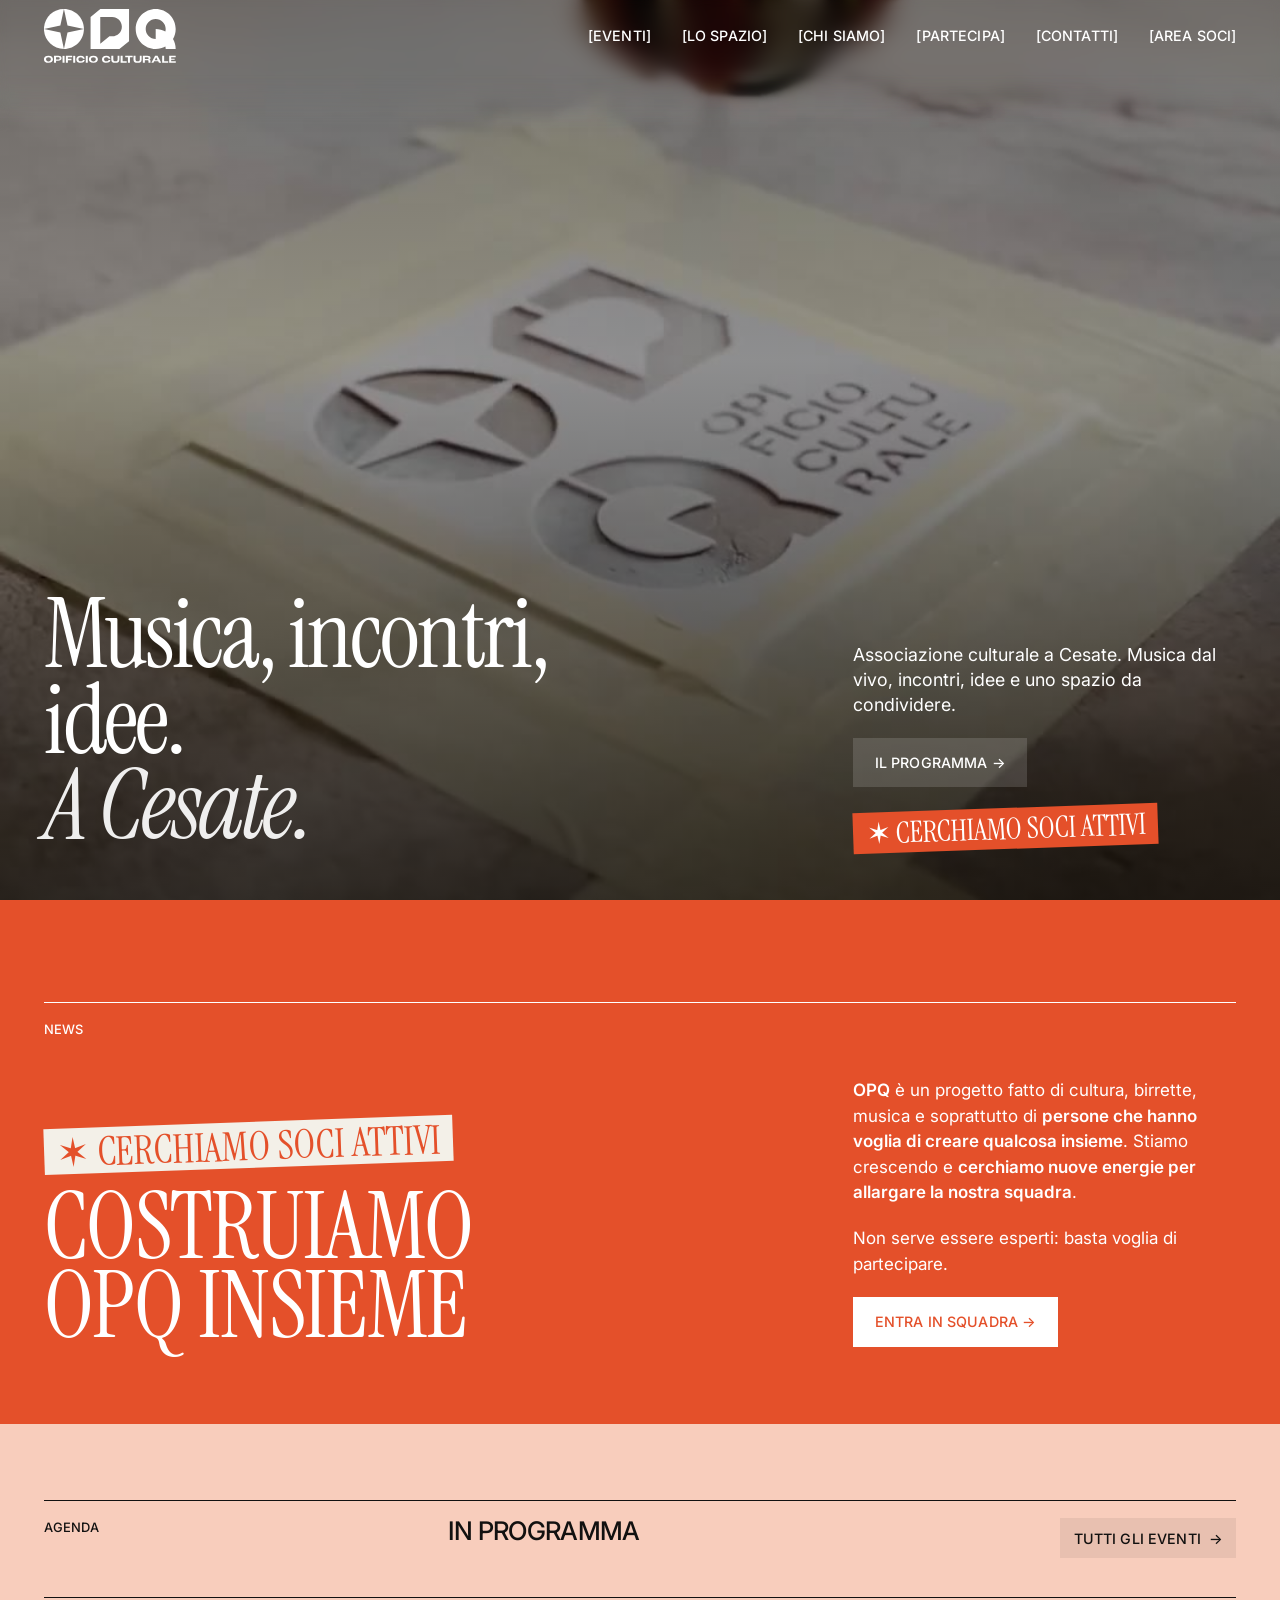
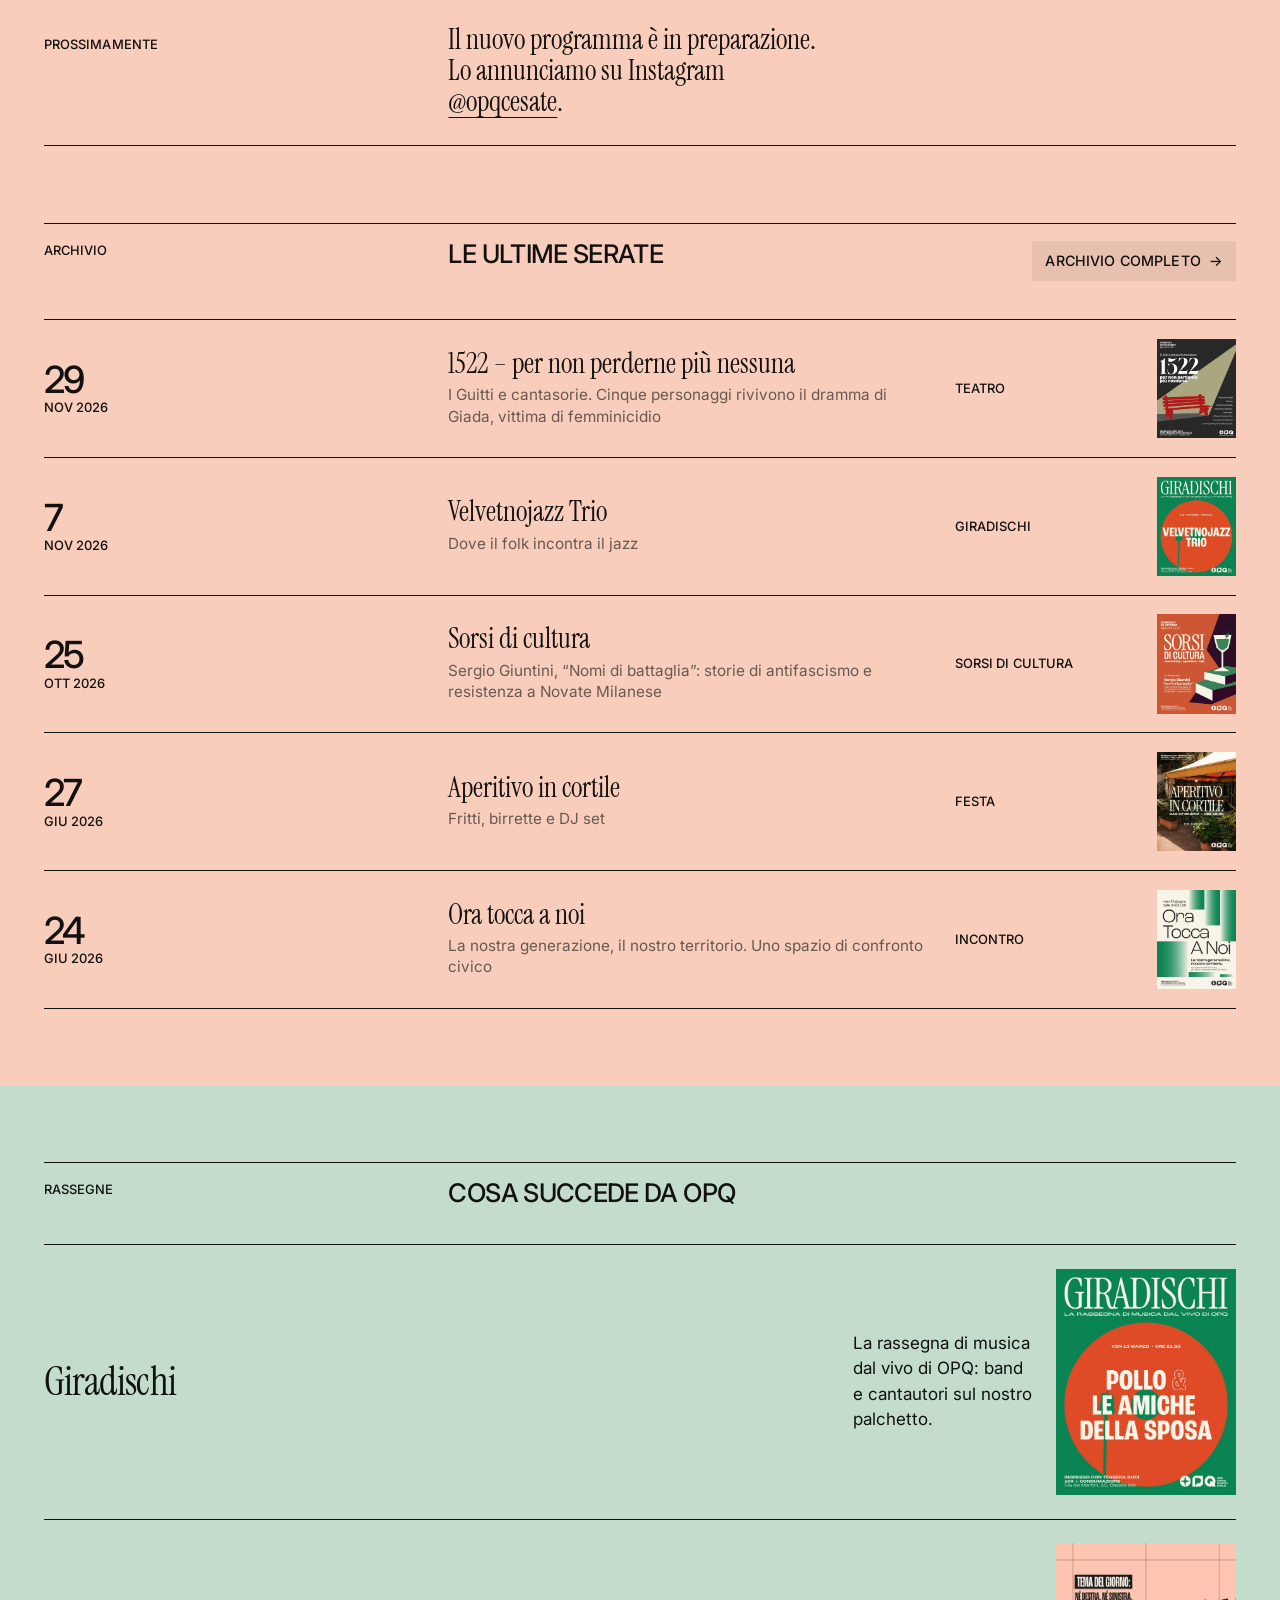
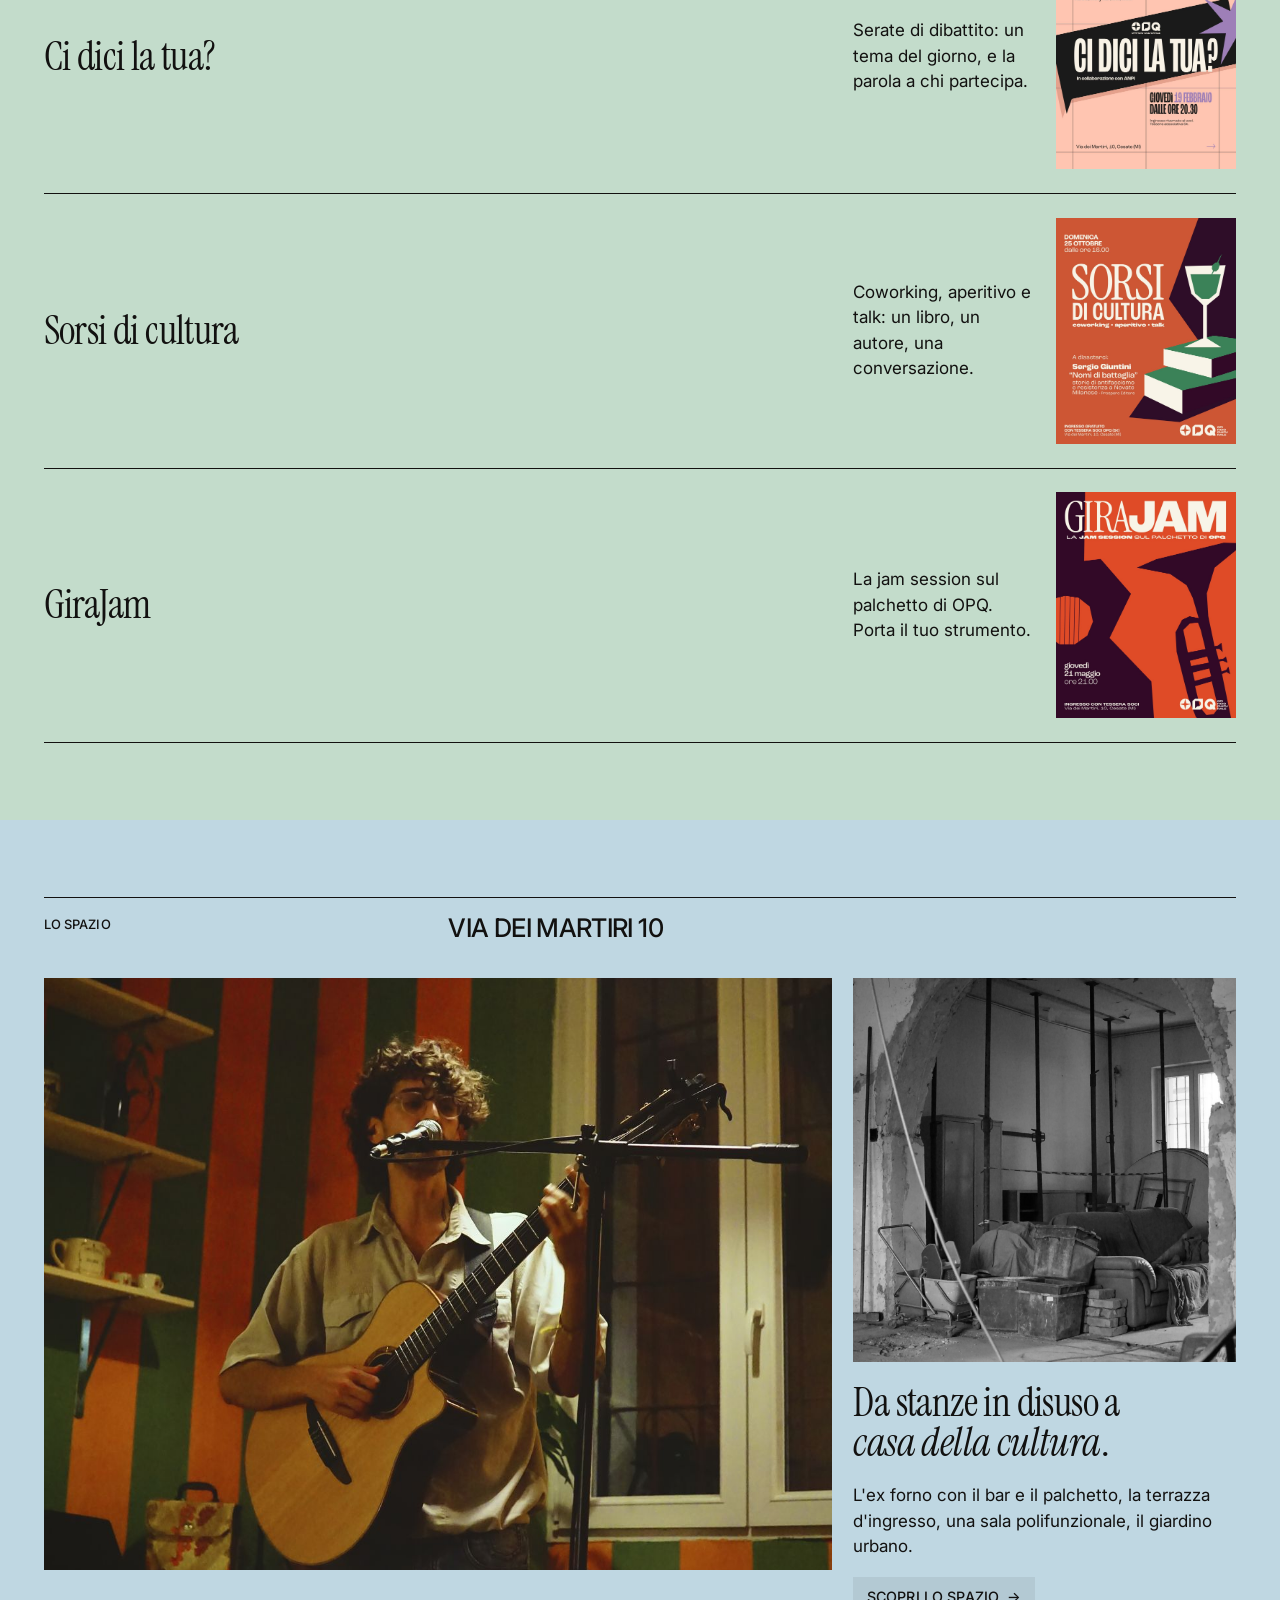
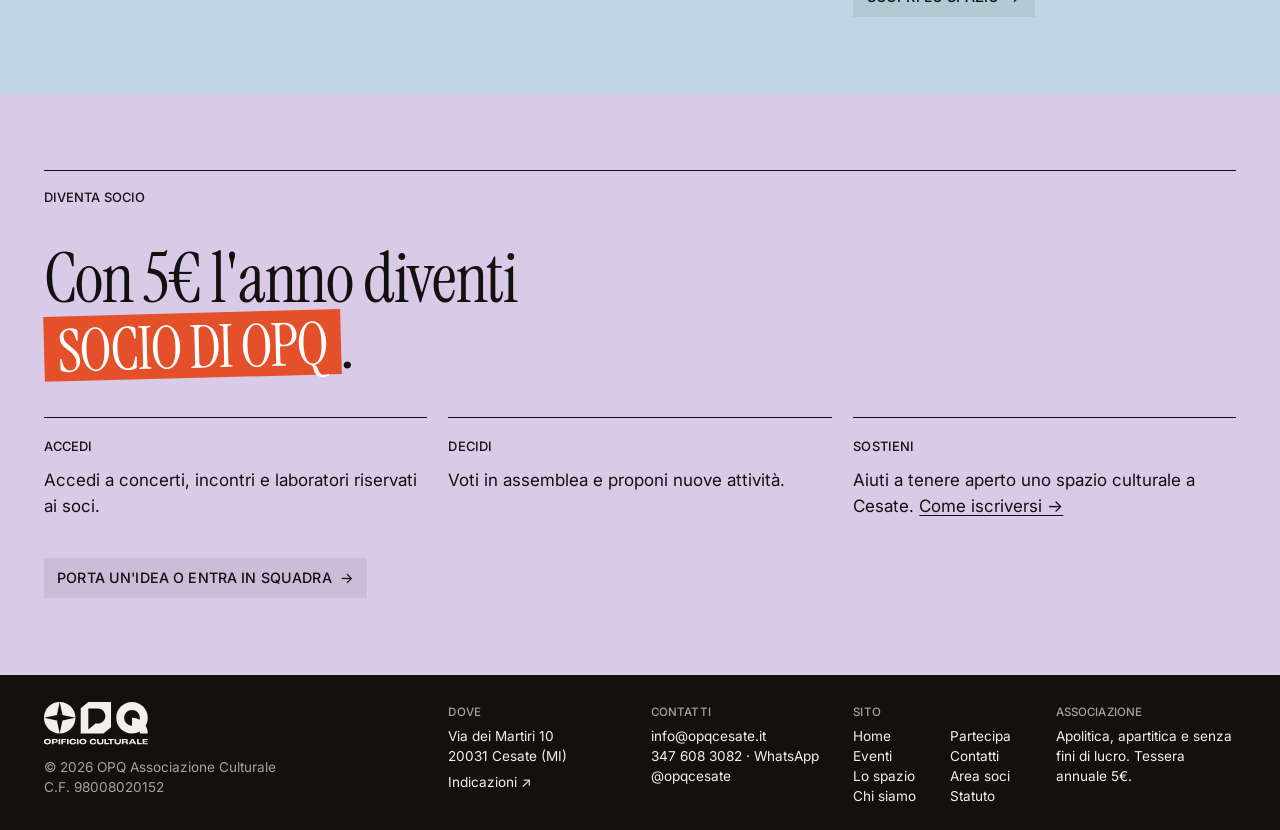
==== commit f18e6ae3: "News soci attivi, WhatsApp, terrazza, testi e icona Co-Authored-By: Claude Opus 5.5 <noreply@anthrop" ====
--- a/index.html
+++ b/index.html
@@ -50,6 +50,24 @@
       <div class="copertina-dida">
         <p>Associazione culturale a Cesate. Musica dal vivo, incontri, idee e uno spazio da condividere.</p>
         <a class="pulsante" href="eventi.html">Il programma →</a>
+        <a class="timbro timbro-link" href="#news">✶ Cerchiamo soci attivi</a>
+      </div>
+    </div>
+  </div>
+</section>
+
+<section class="sezione blocco-accento novita" id="news" aria-labelledby="news-titolo">
+  <div class="contenitore">
+    <div class="riga-titolo"><span class="num etichetta">News</span></div>
+    <div class="novita-corpo">
+      <div class="novita-titoli">
+        <p class="timbro timbro-grande">✶ Cerchiamo soci attivi</p>
+        <h2 class="titolo-manifesto" id="news-titolo">Costruiamo OPQ insieme</h2>
+      </div>
+      <div class="novita-testo">
+        <p><strong>OPQ</strong> è un progetto fatto di cultura, birrette, musica e soprattutto di <strong>persone che hanno voglia di creare qualcosa insieme</strong>. Stiamo crescendo e <strong>cerchiamo nuove energie per allargare la nostra squadra</strong>.</p>
+        <p>Non serve essere esperti: basta voglia di partecipare.</p>
+        <a class="pulsante" href="partecipa.html#squadra">Entra in squadra →</a>
       </div>
     </div>
   </div>
@@ -76,7 +94,7 @@
     <div class="riga-titolo"><span class="num etichetta">Rassegne</span><h2>Cosa succede da OPQ</h2></div>
     <ul class="rassegne">
       <li><h3>Giradischi</h3><p>La rassegna di musica dal vivo di OPQ: band e cantautori sul nostro palchetto.</p><img src="assets/img/locandine/insta-post-25.jpg" alt="" loading="lazy"></li>
-      <li><h3>Ci dici la tua?</h3><p>Serate di dibattito sui temi del giorno, in collaborazione con ANPI.</p><img src="assets/img/locandine/insta-post-20.jpg" alt="" loading="lazy"></li>
+      <li><h3>Ci dici la tua?</h3><p>Serate di dibattito: un tema del giorno, e la parola a chi partecipa.</p><img src="assets/img/locandine/insta-post-20.jpg" alt="" loading="lazy"></li>
       <li><h3>Sorsi di cultura</h3><p>Coworking, aperitivo e talk: un libro, un autore, una conversazione.</p><img src="assets/img/locandine/1025-sorsi-1.jpg" alt="" loading="lazy"></li>
       <li><h3>GiraJam</h3><p>La jam session sul palchetto di OPQ. Porta il tuo strumento.</p><img src="assets/img/locandine/insta-post-42.jpg" alt="" loading="lazy"></li>
     </ul>
@@ -91,7 +109,7 @@
       <figure class="foto-b"><img class="img-copri" src="assets/img/spazi/prima-dsc01109.jpg" alt="Gli spazi prima dei lavori" loading="lazy" style="filter:grayscale(1)"></figure>
       <div class="testo">
         <h3>Da stanze in disuso a <em>casa della cultura</em>.</h3>
-        <p>L'ex forno con il bar e il palchetto, una sala polifunzionale, il giardino urbano.</p>
+        <p>L'ex forno con il bar e il palchetto, la terrazza d'ingresso, una sala polifunzionale, il giardino urbano.</p>
         <a class="link-freccia" href="spazi.html">Scopri lo spazio</a>
       </div>
     </div>
@@ -101,7 +119,7 @@
 <section class="sezione fondo-lilla">
   <div class="contenitore">
     <div class="riga-titolo"><span class="num etichetta">Diventa socio</span></div>
-    <p class="grande-frase">Con 5€ l'anno diventi socio di OPQ.</p>
+    <p class="grande-frase">Con 5€ l'anno diventi <span class="timbro">socio di OPQ</span>.</p>
     <div class="colonne-info">
       <div><span class="etichetta">Accedi</span><p>Accedi a concerti, incontri e laboratori riservati ai soci.</p></div>
       <div><span class="etichetta">Decidi</span><p>Voti in assemblea e proponi nuove attività.</p></div>
@@ -123,7 +141,7 @@
     <div class="piede-griglia">
       <div class="piede-marchio"><div class="logo-piede"><svg xmlns="http://www.w3.org/2000/svg" viewBox="883 0 214.5 88.5" fill="currentColor" role="img" aria-label="OPQ Opificio Culturale" xmlns:c2pa="http://c2pa.org/manifest"><metadata><c2pa:manifest>[base64]/Av//[base64]/[base64]/[base64]/3cyjxFA3Qo5S46fX0/ihY0VZ7mfb9KF703t5OjWDBWMA4GA1UdDwEB/wQEAwIHgDAVBgNVHSUEDjAMBgorBgEEAYPoXgIBMAwGA1UdEwEB/wQCMAAwHwYDVR0jBBgwFoAUzlHiBIFOZFsj+OPEz5o+nMHXXMIwCgYIKoZIzj0EAwMDZwAwZAIwMXMdFJ4BetLLVY7ORuE9noqbbAZOZn/aArXyTwFAZfKrPzxF2vPoJNf1+UCdg1XGAjBwX1zd9WGqYkqmL5SFqw1QySjr1zJfpJM9+1rdDwSPLMOPOjKuiXjoU/[base64]/1MRgOW2LQYBVkwyvBz9FH9TGLZRd7yDvqNty081w9B/Z2UaJL2sBMdjf6pw=</c2pa:manifest></metadata><g> <g> <g> <path d="M882.89,81.69c0-3.09,2.29-5.75,7.34-5.75s7.34,2.65,7.34,5.75-2.12,5.85-7.34,5.85-7.34-2.5-7.34-5.85ZM894.14,81.71c0-1.82-1.26-3.35-3.91-3.35s-3.91,1.53-3.91,3.35c0,2.01,1.24,3.42,3.91,3.42s3.91-1.5,3.91-3.42Z"/> <path d="M899.27,76.15h6.73c3.82,0,5.51,1.34,5.51,4.01s-1.65,3.88-5.59,3.88h-3.38v3.3h-3.26v-11.19ZM905.85,81.97c1.75,0,2.57-.54,2.57-1.7s-.73-1.7-2.55-1.7h-3.33v3.4h3.31Z"/> <path d="M913.13,76.15h3.26v11.19h-3.26v-11.19Z"/> <path d="M918.55,76.15h10.28v2.41h-7.02v2.48h5.83v2.07h-5.83v4.22h-3.26v-11.19Z"/> <path d="M930.45,76.15h3.26v11.19h-3.26v-11.19Z"/> <path d="M935.5,81.76c0-3.31,2.36-5.81,7.02-5.81,4.93,0,6.53,2.69,6.53,4.55,0,.03,0,.17-.02.27h-2.91v-.07c0-1.04-1.04-2.35-3.45-2.35s-3.74,1.48-3.74,3.4c0,1.79,1.05,3.37,3.76,3.37,2.31,0,3.48-1.05,3.48-2.29v-.1h2.91c.02.08.02.2.02.24,0,2.18-1.77,4.57-6.54,4.57-5.3,0-7.05-2.89-7.05-5.78Z"/> <path d="M950.89,76.15h3.26v11.19h-3.26v-11.19Z"/> <path d="M955.93,81.69c0-3.09,2.29-5.75,7.34-5.75s7.34,2.65,7.34,5.75-2.12,5.85-7.34,5.85-7.34-2.5-7.34-5.85ZM967.19,81.71c0-1.82-1.26-3.35-3.91-3.35s-3.91,1.53-3.91,3.35c0,2.01,1.24,3.42,3.91,3.42s3.91-1.5,3.91-3.42Z"/> <path d="M977.18,81.76c0-3.31,2.36-5.81,7.02-5.81,4.93,0,6.53,2.69,6.53,4.55,0,.03,0,.17-.02.27h-2.91v-.07c0-1.04-1.04-2.35-3.45-2.35s-3.74,1.48-3.74,3.4c0,1.79,1.05,3.37,3.76,3.37,2.31,0,3.48-1.05,3.48-2.29v-.1h2.91c.02.08.02.2.02.24,0,2.18-1.77,4.57-6.54,4.57-5.3,0-7.05-2.89-7.05-5.78Z"/> <path d="M992.37,82.34v-6.19h3.26v5.83c0,2.14,1.33,2.97,3.5,2.97s3.5-.83,3.5-2.97v-5.83h2.92v6.19c0,3.54-2.48,5.2-6.58,5.2s-6.61-1.67-6.61-5.2Z"/> <path d="M1007.51,76.15h3.26v8.6h6.63v2.58h-9.89v-11.19Z"/> <path d="M1019.39,78.57h-4.4v-2.41h12.07v2.41h-4.4v8.77h-3.26v-8.77Z"/> <path d="M1028.47,82.34v-6.19h3.26v5.83c0,2.14,1.33,2.97,3.5,2.97s3.5-.83,3.5-2.97v-5.83h2.92v6.19c0,3.54-2.48,5.2-6.58,5.2s-6.61-1.67-6.61-5.2Z"/> <path d="M1043.62,76.15h7.04c4.15,0,5.44,1.31,5.44,3.32,0,1.12-.48,2.21-2.02,2.67v.03c1.77.41,1.96,1.65,1.96,2.82v2.35h-3.26v-2.35c0-1.16-.44-1.68-1.84-1.68h-4.05v4.03h-3.26v-11.19ZM1050.81,81.41c1.62,0,2.19-.59,2.19-1.46,0-.8-.59-1.38-2.48-1.38h-3.64v2.84h3.93Z"/> <path d="M1068.61,85.06h-6.58l-1.16,2.28h-3.37l6.09-11.19h3.88l6.09,11.19h-3.79l-1.16-2.28ZM1067.64,83.16l-2.33-4.56h-.02l-2.31,4.56h4.66Z"/> <path d="M1075,76.15h3.26v8.6h6.63v2.58h-9.89v-11.19Z"/> <path d="M1086.43,76.15h10.57v2.41h-7.31v2.19h5.61v1.9h-5.61v2.26h7.48v2.41h-10.74v-11.19Z"/> </g> <g> <path d="M882.88,32.5c0,17.94,14.55,32.49,32.49,32.49l-5.79-26.69-26.69-5.79Z"/> <path d="M947.86,32.5C947.86,14.56,933.31.02,915.37.02l5.79,26.69,26.69,5.79Z"/> <path d="M915.37.02c-17.94,0-32.49,14.55-32.49,32.49l26.69-5.79L915.37.02Z"/> <path d="M921.16,38.3l-5.79,26.69c17.94,0,32.49-14.55,32.49-32.49l-26.69,5.79Z"/> </g> <path d="M1021.21,52.25V.02h-46.69l-15.83,12.82v52.12h46.83l15.69-12.71ZM989.37,44.47l-14.94,12.1h-.01V13.17h19.46c8.64,0,15.65,7.01,15.65,15.66s-7,15.65-15.65,15.65h-4.52Z"/> <path d="M1097.01,64.97c0-5.92-1.59-11.46-4.36-16.24,2.77-4.78,4.36-10.32,4.36-16.24,0-17.94-14.55-32.49-32.49-32.49s-32.49,14.55-32.49,32.49,14.55,32.49,32.49,32.49c5.7,0,11.06-1.47,15.71-4.05.33,1.3.53,2.65.53,4.05h16.24ZM1048.28,32.49c0-8.97,7.27-16.24,16.24-16.24s16.24,7.27,16.24,16.24c0,1.4-.2,2.75-.53,4.05-4.66-2.58-10.01-4.05-15.71-4.05v16.24s0,0,0,0c0,0,0,0,0,0-8.97,0-16.24-7.27-16.24-16.24Z"/> </g> </g></svg></div><p class="piede-legale">© <span data-anno>2026</span> OPQ Associazione Culturale<br>C.F. 98008020152</p></div>
       <div><span class="etichetta">Dove</span><p>Via dei Martiri 10<br>20031 Cesate (MI)</p><p><a href="https://www.google.com/maps/search/?api=1&query=Via+dei+Martiri+10,+20031+Cesate+MI" target="_blank" rel="noopener">Indicazioni ↗</a></p></div>
-      <div><span class="etichetta">Contatti</span><ul><li><a href="mailto:info@opqcesate.it">info@opqcesate.it</a></li><li><a href="tel:+393476083082">347 608 3082</a></li><li><a href="https://www.instagram.com/opqcesate/" target="_blank" rel="noopener">@opqcesate</a></li></ul></div>
+      <div><span class="etichetta">Contatti</span><ul><li><a href="mailto:info@opqcesate.it">info@opqcesate.it</a></li><li><a href="tel:+393476083082">347 608 3082</a> · <a href="https://wa.me/393476083082" target="_blank" rel="noopener">WhatsApp</a></li><li><a href="https://www.instagram.com/opqcesate/" target="_blank" rel="noopener">@opqcesate</a></li></ul></div>
       <div class="piede-sito"><span class="etichetta">Sito</span><ul><li><a href="index.html">Home</a></li><li><a href="eventi.html">Eventi</a></li><li><a href="spazi.html">Lo spazio</a></li><li><a href="chi-siamo.html">Chi siamo</a></li><li><a href="partecipa.html">Partecipa</a></li><li><a href="contatti.html">Contatti</a></li><li><a href="https://portale.opqcesate.it/area-soci">Area soci</a></li><li><a href="chi-siamo.html#statuto">Statuto</a></li></ul></div>
       <div><span class="etichetta">Associazione</span><p>Apolitica, apartitica e senza fini di lucro. Tessera annuale 5€.</p></div>
     </div>
--- a/assets/css/style.css
+++ b/assets/css/style.css
@@ -817,3 +817,47 @@
 .contatti-brevi a:hover { color: var(--accento); }
 @media (max-width: 520px) { .contatti-brevi li { grid-template-columns: 1fr; gap: .2rem; } }
 
+/* Locandine sempre a colori */
+.agenda img, .agenda button:hover img { filter: none; }
+
+/* Home: sezione News (fascia rossa tra copertina e agenda) */
+.novita-corpo { display: grid; grid-template-columns: repeat(12, minmax(0, 1fr)); gap: var(--spazio-blocco) var(--gutter); align-items: end; }
+.novita-corpo .grande-frase { grid-column: 1 / span 8; }
+.novita-testo { grid-column: 9 / span 4; }
+.novita-testo p { margin: 0 0 1.2rem; }
+.blocco-accento .grande-frase em { color: inherit; }
+.blocco-accento .pulsante { background: #fff; color: var(--accento); }
+.blocco-accento .pulsante:hover { background: var(--nero); border-color: var(--nero); color: #fff !important; }
+@media (max-width: 900px) { .novita-corpo .grande-frase, .novita-testo { grid-column: 1 / -1; } }
+
+/* Dai volantini: titolo manifesto (serif maiuscolo), timbro, grassetti */
+.titolo-manifesto { font-family: var(--serif); font-weight: 400; text-transform: uppercase; font-size: clamp(2.6rem, 7.2vw, 7.4rem); line-height: .86; letter-spacing: -.01em; margin: 0; }
+.novita-corpo .titolo-manifesto { grid-column: 1 / span 8; }
+.timbro { display: inline-block; background: var(--accento); color: #fff; font-family: var(--serif); font-weight: 400; text-transform: uppercase; line-height: 1; padding: .08em .22em .02em; transform: rotate(-1.5deg); }
+.grande-frase .timbro { font-size: .86em; }
+.riga-info .timbro, .capitolo-testa .timbro { font-size: 1.1em; }
+.blocco-accento .timbro { background: var(--carta); color: var(--accento); }
+.novita-testo strong, .capitolo-testa strong, .lead strong, .cartellino strong { font-weight: 600; }
+@media (max-width: 900px) { .novita-corpo .titolo-manifesto { grid-column: 1 / -1; } }
+
+/* Gerarchia: i titoli dei singoli elementi non superano quelli di sezione */
+.rassegne h3 { font-size: var(--serif-l); }
+.ambiente h3 { font-size: var(--serif-m); }
+.riga-titolo .num { grid-column: 1 / -1; }
+.riga-titolo:has(h2) .num { grid-column: 1 / span 4; }
+
+/* "Cerchiamo soci attivi": timbro grande nella News e timbro cliccabile sul video */
+.novita-titoli { grid-column: 1 / span 8; }
+.novita-corpo .novita-titoli .titolo-manifesto { grid-column: auto; }
+.timbro-grande { display: inline-block; font-size: var(--serif-l); margin: 0 0 1.2rem; padding: .12em .3em .04em; transform: rotate(-2deg); }
+.timbro-link { text-decoration: none; font-size: clamp(1.5rem, 2.3vw, 2.2rem); padding: .25em .45em .15em; transform: rotate(-2deg); transition: transform .2s; }
+.timbro-link:hover { color: #fff; transform: rotate(0deg) scale(1.04); }
+.copertina-dida { justify-items: start; }
+@media (max-width: 900px) { .novita-titoli { grid-column: 1 / -1; } }
+
+#news { scroll-margin-top: calc(-1 * (var(--testata) + 1rem)); }
+
+/* Sopra il video: sfocatura sotto la testata con la stessa sfumatura, ma senza velo colorato */
+.con-copertina .testata:not(.piena)::before,
+.con-copertina .testata:not(.piena) .contenitore::before { opacity: 1; }
+.con-copertina .testata:not(.piena)::after { opacity: 0; }
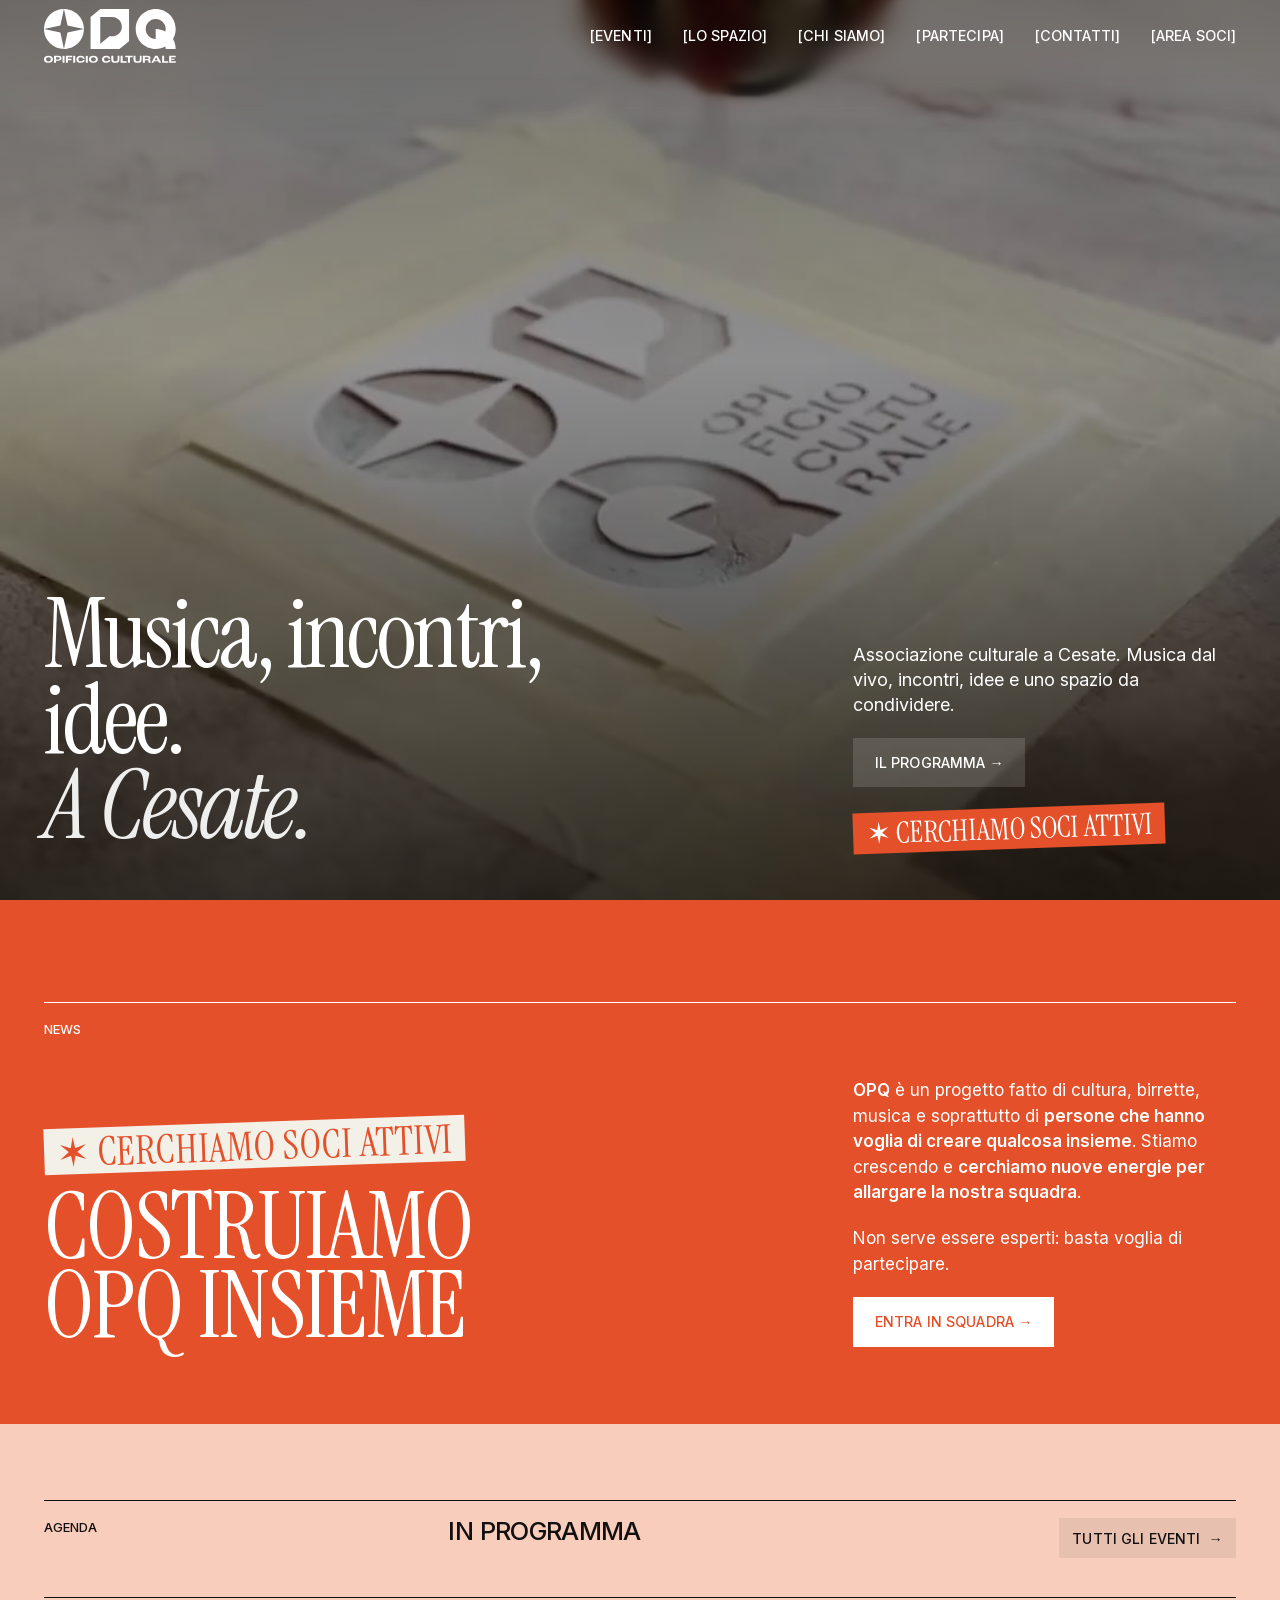
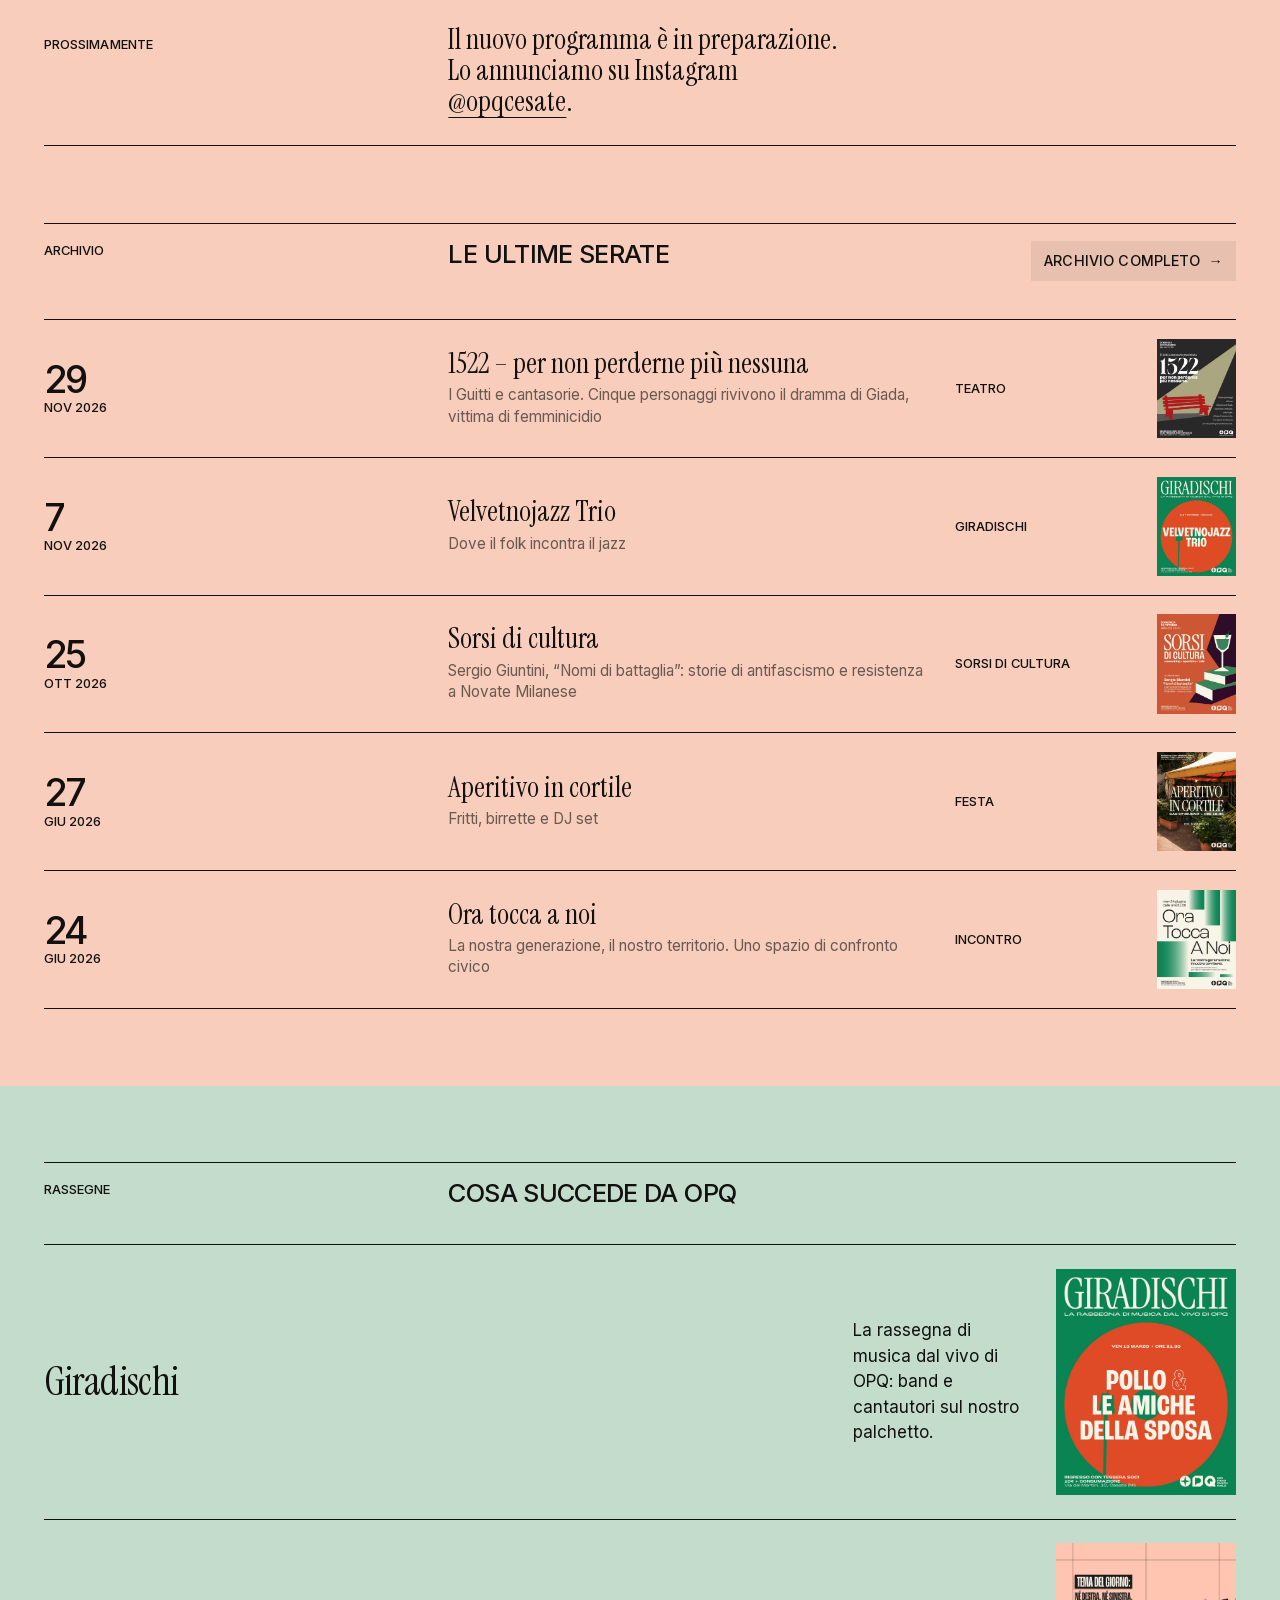
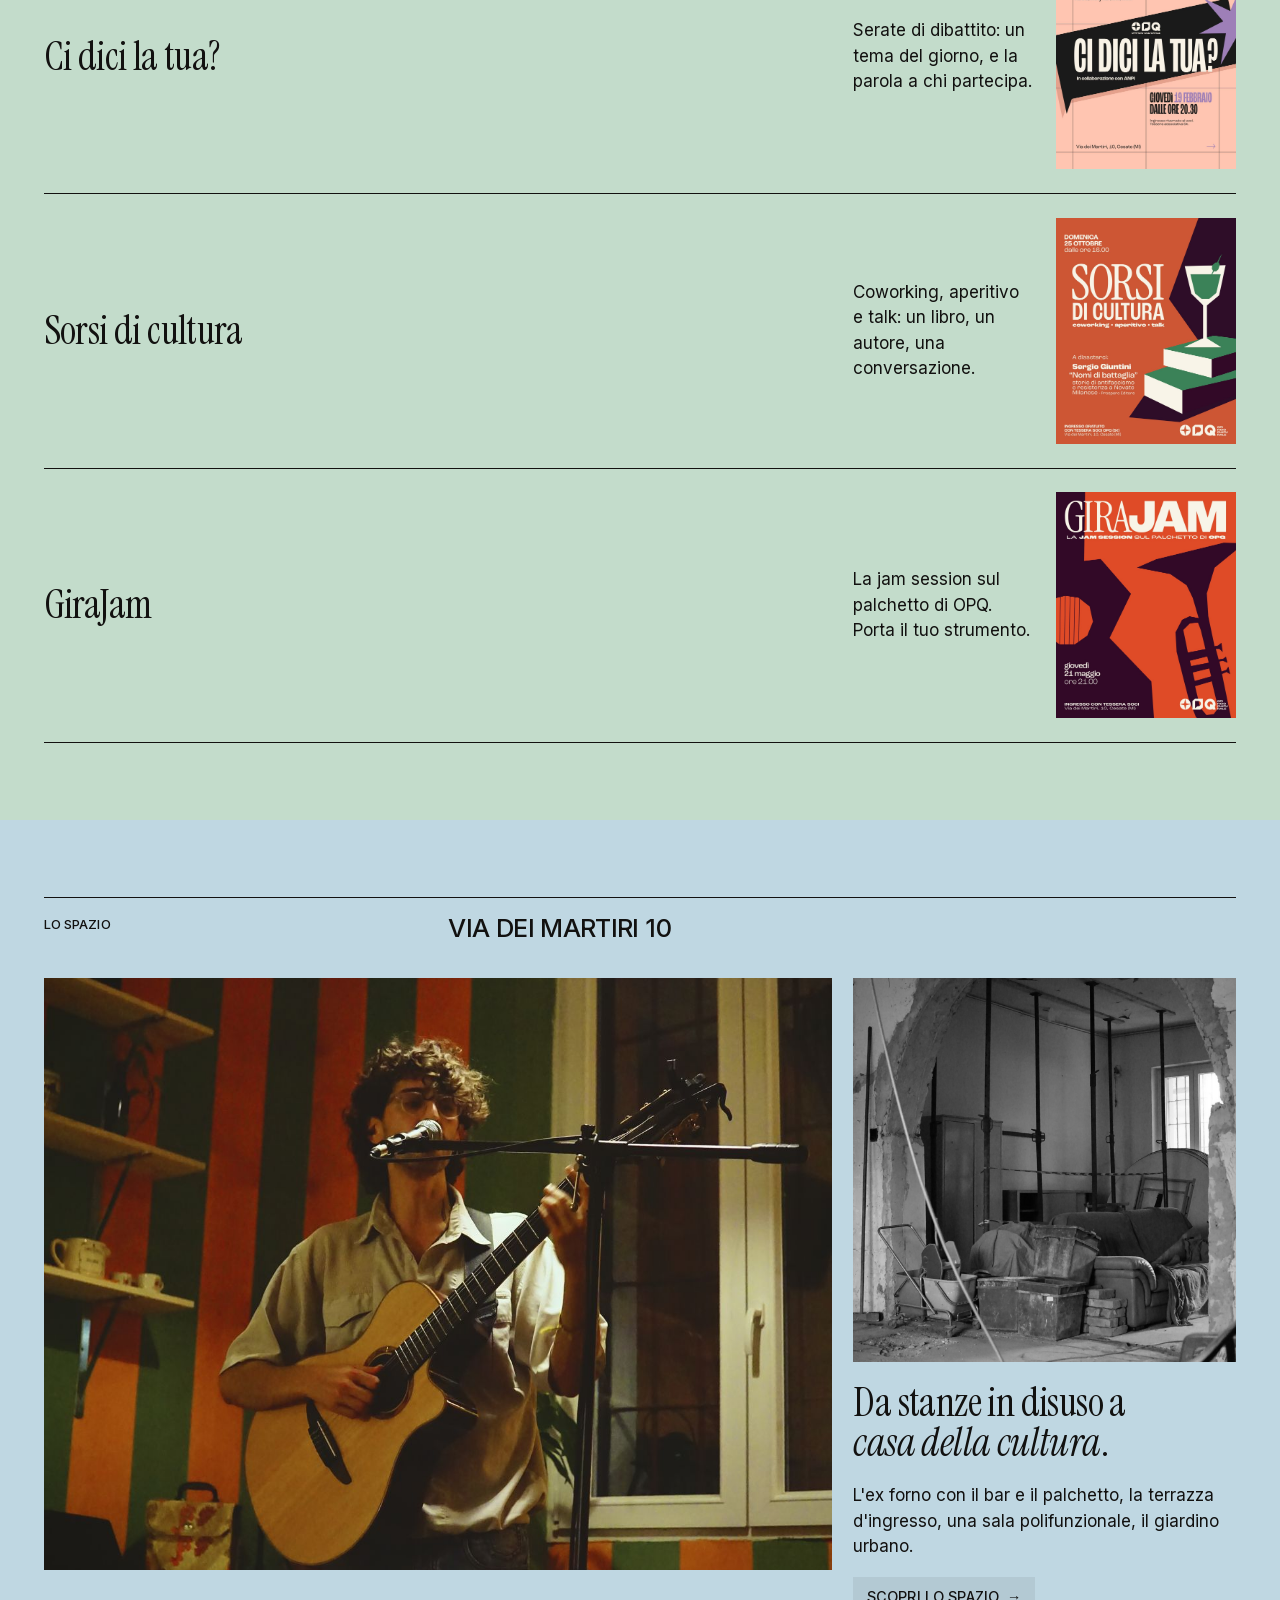
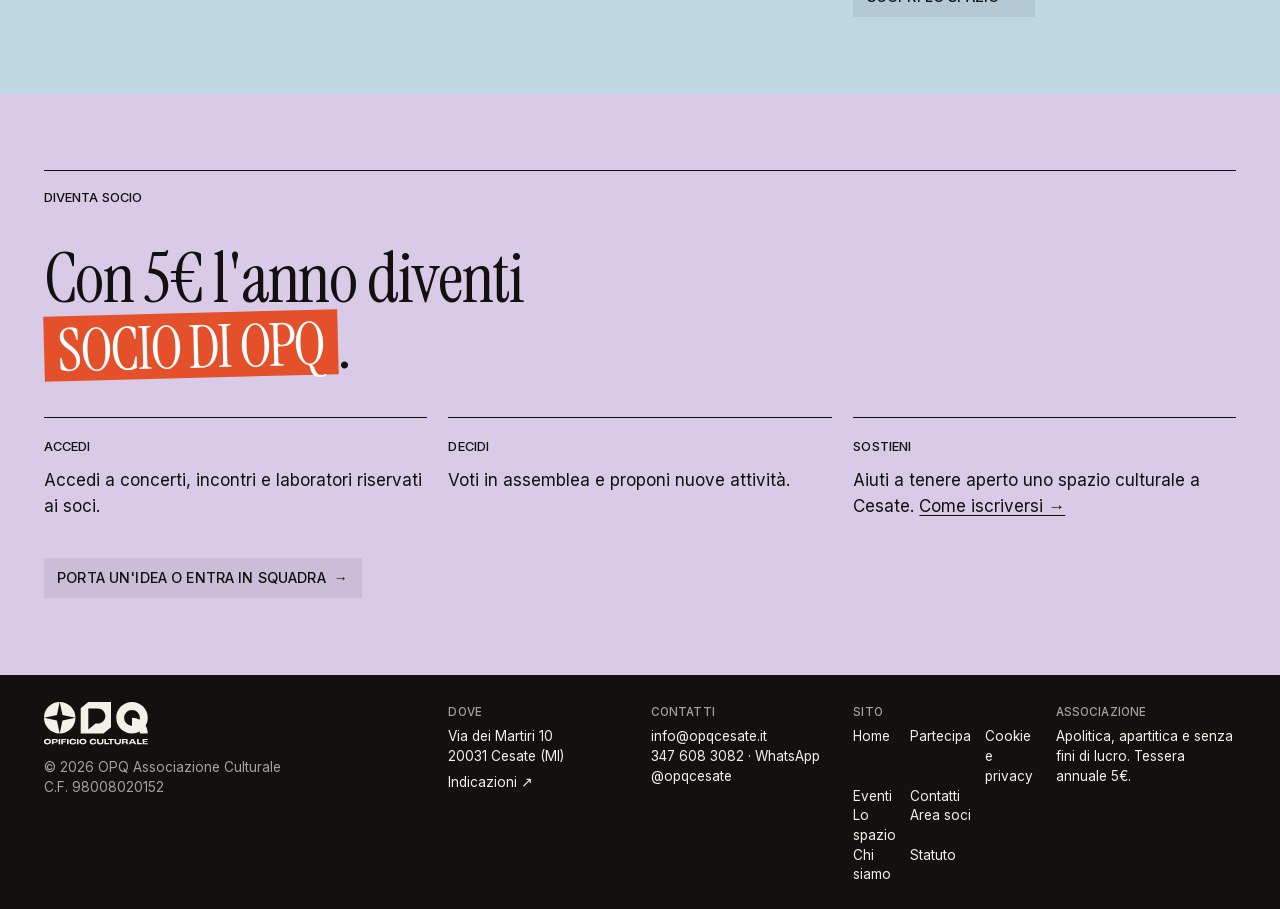
==== commit e70f2e27: "Sezioni apribili, pagina Cookie e privacy, nuova frase Partecipa" ====
--- a/index.html
+++ b/index.html
@@ -10,23 +10,22 @@
 <meta property="og:type" content="website">
 <meta property="og:site_name" content="OPQ Opificio Culturale">
 <meta property="og:locale" content="it_IT">
-<meta property="og:url" content="https://opqcesate.github.io/">
-<meta property="og:image" content="https://opqcesate.github.io/assets/og-image.jpg">
+<meta property="og:url" content="https://www.opqcesate.it/">
+<meta property="og:image" content="https://www.opqcesate.it/assets/og-image.jpg">
 <meta property="og:image:width" content="1200">
 <meta property="og:image:height" content="630">
 <meta property="og:image:alt" content="Logo OPQ Opificio Culturale">
 <meta name="twitter:card" content="summary_large_image">
-<meta name="twitter:image" content="https://opqcesate.github.io/assets/og-image.jpg">
+<meta name="twitter:image" content="https://www.opqcesate.it/assets/og-image.jpg">
 <meta name="theme-color" content="#121110">
-<link rel="canonical" href="https://opqcesate.github.io/">
+<link rel="canonical" href="https://www.opqcesate.it/">
 <link rel="icon" href="favicon.ico" sizes="48x48">
 <link rel="icon" href="assets/logo/favicon.svg" type="image/svg+xml">
 <link rel="icon" href="assets/logo/icona-192.png" type="image/png" sizes="192x192">
 <link rel="apple-touch-icon" href="assets/logo/apple-touch-icon.png">
 <link rel="manifest" href="site.webmanifest">
-<link rel="preconnect" href="https://fonts.googleapis.com">
-<link rel="preconnect" href="https://fonts.gstatic.com" crossorigin>
-<link href="https://fonts.googleapis.com/css2?family=Instrument+Serif:ital@0;1&family=Inter:wght@400;500;600;700&display=swap" rel="stylesheet">
+<link rel="preload" href="assets/font/inter-latin.woff2" as="font" type="font/woff2" crossorigin>
+<link rel="stylesheet" href="assets/css/font.css">
 <link rel="stylesheet" href="assets/css/style.css">
 </head>
 <body class="con-copertina pagina-lilla cursore-o">
@@ -142,7 +141,7 @@
       <div class="piede-marchio"><div class="logo-piede"><svg xmlns="http://www.w3.org/2000/svg" viewBox="883 0 214.5 88.5" fill="currentColor" role="img" aria-label="OPQ Opificio Culturale" xmlns:c2pa="http://c2pa.org/manifest"><metadata><c2pa:manifest>[base64]/Av//[base64]/[base64]/[base64]/3cyjxFA3Qo5S46fX0/ihY0VZ7mfb9KF703t5OjWDBWMA4GA1UdDwEB/wQEAwIHgDAVBgNVHSUEDjAMBgorBgEEAYPoXgIBMAwGA1UdEwEB/wQCMAAwHwYDVR0jBBgwFoAUzlHiBIFOZFsj+OPEz5o+nMHXXMIwCgYIKoZIzj0EAwMDZwAwZAIwMXMdFJ4BetLLVY7ORuE9noqbbAZOZn/aArXyTwFAZfKrPzxF2vPoJNf1+UCdg1XGAjBwX1zd9WGqYkqmL5SFqw1QySjr1zJfpJM9+1rdDwSPLMOPOjKuiXjoU/[base64]/1MRgOW2LQYBVkwyvBz9FH9TGLZRd7yDvqNty081w9B/Z2UaJL2sBMdjf6pw=</c2pa:manifest></metadata><g> <g> <g> <path d="M882.89,81.69c0-3.09,2.29-5.75,7.34-5.75s7.34,2.65,7.34,5.75-2.12,5.85-7.34,5.85-7.34-2.5-7.34-5.85ZM894.14,81.71c0-1.82-1.26-3.35-3.91-3.35s-3.91,1.53-3.91,3.35c0,2.01,1.24,3.42,3.91,3.42s3.91-1.5,3.91-3.42Z"/> <path d="M899.27,76.15h6.73c3.82,0,5.51,1.34,5.51,4.01s-1.65,3.88-5.59,3.88h-3.38v3.3h-3.26v-11.19ZM905.85,81.97c1.75,0,2.57-.54,2.57-1.7s-.73-1.7-2.55-1.7h-3.33v3.4h3.31Z"/> <path d="M913.13,76.15h3.26v11.19h-3.26v-11.19Z"/> <path d="M918.55,76.15h10.28v2.41h-7.02v2.48h5.83v2.07h-5.83v4.22h-3.26v-11.19Z"/> <path d="M930.45,76.15h3.26v11.19h-3.26v-11.19Z"/> <path d="M935.5,81.76c0-3.31,2.36-5.81,7.02-5.81,4.93,0,6.53,2.69,6.53,4.55,0,.03,0,.17-.02.27h-2.91v-.07c0-1.04-1.04-2.35-3.45-2.35s-3.74,1.48-3.74,3.4c0,1.79,1.05,3.37,3.76,3.37,2.31,0,3.48-1.05,3.48-2.29v-.1h2.91c.02.08.02.2.02.24,0,2.18-1.77,4.57-6.54,4.57-5.3,0-7.05-2.89-7.05-5.78Z"/> <path d="M950.89,76.15h3.26v11.19h-3.26v-11.19Z"/> <path d="M955.93,81.69c0-3.09,2.29-5.75,7.34-5.75s7.34,2.65,7.34,5.75-2.12,5.85-7.34,5.85-7.34-2.5-7.34-5.85ZM967.19,81.71c0-1.82-1.26-3.35-3.91-3.35s-3.91,1.53-3.91,3.35c0,2.01,1.24,3.42,3.91,3.42s3.91-1.5,3.91-3.42Z"/> <path d="M977.18,81.76c0-3.31,2.36-5.81,7.02-5.81,4.93,0,6.53,2.69,6.53,4.55,0,.03,0,.17-.02.27h-2.91v-.07c0-1.04-1.04-2.35-3.45-2.35s-3.74,1.48-3.74,3.4c0,1.79,1.05,3.37,3.76,3.37,2.31,0,3.48-1.05,3.48-2.29v-.1h2.91c.02.08.02.2.02.24,0,2.18-1.77,4.57-6.54,4.57-5.3,0-7.05-2.89-7.05-5.78Z"/> <path d="M992.37,82.34v-6.19h3.26v5.83c0,2.14,1.33,2.97,3.5,2.97s3.5-.83,3.5-2.97v-5.83h2.92v6.19c0,3.54-2.48,5.2-6.58,5.2s-6.61-1.67-6.61-5.2Z"/> <path d="M1007.51,76.15h3.26v8.6h6.63v2.58h-9.89v-11.19Z"/> <path d="M1019.39,78.57h-4.4v-2.41h12.07v2.41h-4.4v8.77h-3.26v-8.77Z"/> <path d="M1028.47,82.34v-6.19h3.26v5.83c0,2.14,1.33,2.97,3.5,2.97s3.5-.83,3.5-2.97v-5.83h2.92v6.19c0,3.54-2.48,5.2-6.58,5.2s-6.61-1.67-6.61-5.2Z"/> <path d="M1043.62,76.15h7.04c4.15,0,5.44,1.31,5.44,3.32,0,1.12-.48,2.21-2.02,2.67v.03c1.77.41,1.96,1.65,1.96,2.82v2.35h-3.26v-2.35c0-1.16-.44-1.68-1.84-1.68h-4.05v4.03h-3.26v-11.19ZM1050.81,81.41c1.62,0,2.19-.59,2.19-1.46,0-.8-.59-1.38-2.48-1.38h-3.64v2.84h3.93Z"/> <path d="M1068.61,85.06h-6.58l-1.16,2.28h-3.37l6.09-11.19h3.88l6.09,11.19h-3.79l-1.16-2.28ZM1067.64,83.16l-2.33-4.56h-.02l-2.31,4.56h4.66Z"/> <path d="M1075,76.15h3.26v8.6h6.63v2.58h-9.89v-11.19Z"/> <path d="M1086.43,76.15h10.57v2.41h-7.31v2.19h5.61v1.9h-5.61v2.26h7.48v2.41h-10.74v-11.19Z"/> </g> <g> <path d="M882.88,32.5c0,17.94,14.55,32.49,32.49,32.49l-5.79-26.69-26.69-5.79Z"/> <path d="M947.86,32.5C947.86,14.56,933.31.02,915.37.02l5.79,26.69,26.69,5.79Z"/> <path d="M915.37.02c-17.94,0-32.49,14.55-32.49,32.49l26.69-5.79L915.37.02Z"/> <path d="M921.16,38.3l-5.79,26.69c17.94,0,32.49-14.55,32.49-32.49l-26.69,5.79Z"/> </g> <path d="M1021.21,52.25V.02h-46.69l-15.83,12.82v52.12h46.83l15.69-12.71ZM989.37,44.47l-14.94,12.1h-.01V13.17h19.46c8.64,0,15.65,7.01,15.65,15.66s-7,15.65-15.65,15.65h-4.52Z"/> <path d="M1097.01,64.97c0-5.92-1.59-11.46-4.36-16.24,2.77-4.78,4.36-10.32,4.36-16.24,0-17.94-14.55-32.49-32.49-32.49s-32.49,14.55-32.49,32.49,14.55,32.49,32.49,32.49c5.7,0,11.06-1.47,15.71-4.05.33,1.3.53,2.65.53,4.05h16.24ZM1048.28,32.49c0-8.97,7.27-16.24,16.24-16.24s16.24,7.27,16.24,16.24c0,1.4-.2,2.75-.53,4.05-4.66-2.58-10.01-4.05-15.71-4.05v16.24s0,0,0,0c0,0,0,0,0,0-8.97,0-16.24-7.27-16.24-16.24Z"/> </g> </g></svg></div><p class="piede-legale">© <span data-anno>2026</span> OPQ Associazione Culturale<br>C.F. 98008020152</p></div>
       <div><span class="etichetta">Dove</span><p>Via dei Martiri 10<br>20031 Cesate (MI)</p><p><a href="https://www.google.com/maps/search/?api=1&query=Via+dei+Martiri+10,+20031+Cesate+MI" target="_blank" rel="noopener">Indicazioni ↗</a></p></div>
       <div><span class="etichetta">Contatti</span><ul><li><a href="mailto:info@opqcesate.it">info@opqcesate.it</a></li><li><a href="tel:+393476083082">347 608 3082</a> · <a href="https://wa.me/393476083082" target="_blank" rel="noopener">WhatsApp</a></li><li><a href="https://www.instagram.com/opqcesate/" target="_blank" rel="noopener">@opqcesate</a></li></ul></div>
-      <div class="piede-sito"><span class="etichetta">Sito</span><ul><li><a href="index.html">Home</a></li><li><a href="eventi.html">Eventi</a></li><li><a href="spazi.html">Lo spazio</a></li><li><a href="chi-siamo.html">Chi siamo</a></li><li><a href="partecipa.html">Partecipa</a></li><li><a href="contatti.html">Contatti</a></li><li><a href="https://portale.opqcesate.it/area-soci">Area soci</a></li><li><a href="chi-siamo.html#statuto">Statuto</a></li></ul></div>
+      <div class="piede-sito"><span class="etichetta">Sito</span><ul><li><a href="index.html">Home</a></li><li><a href="eventi.html">Eventi</a></li><li><a href="spazi.html">Lo spazio</a></li><li><a href="chi-siamo.html">Chi siamo</a></li><li><a href="partecipa.html">Partecipa</a></li><li><a href="contatti.html">Contatti</a></li><li><a href="https://portale.opqcesate.it/area-soci">Area soci</a></li><li><a href="chi-siamo.html#statuto">Statuto</a></li><li><a href="cookie.html">Cookie e privacy</a></li></ul></div>
       <div><span class="etichetta">Associazione</span><p>Apolitica, apartitica e senza fini di lucro. Tessera annuale 5€.</p></div>
     </div>
   </div>
--- a/assets/css/font.css
+++ b/assets/css/font.css
@@ -0,0 +1,97 @@
+/* Font serviti dal sito (nessuna richiesta a Google). Licenza SIL Open Font License. */
+@font-face {
+  font-family: 'Instrument Serif';
+  font-style: italic;
+  font-weight: 400;
+  font-display: swap;
+  src: url(../font/instrument-serif-italic-latin-ext.woff2) format('woff2');
+  unicode-range: U+0100-02BA, U+02BD-02C5, U+02C7-02CC, U+02CE-02D7, U+02DD-02FF, U+0304, U+0308, U+0329, U+1D00-1DBF, U+1E00-1E9F, U+1EF2-1EFF, U+2020, U+20A0-20AB, U+20AD-20C4, U+2113, U+2C60-2C7F, U+A720-A7FF;
+}
+@font-face {
+  font-family: 'Instrument Serif';
+  font-style: italic;
+  font-weight: 400;
+  font-display: swap;
+  src: url(../font/instrument-serif-italic-latin.woff2) format('woff2');
+  unicode-range: U+0000-00FF, U+0131, U+0152-0153, U+02BB-02BC, U+02C6, U+02DA, U+02DC, U+0304, U+0308, U+0329, U+2000-206F, U+20AC, U+2122, U+2191, U+2193, U+2212, U+2215, U+FEFF, U+FFFD;
+}
+@font-face {
+  font-family: 'Instrument Serif';
+  font-style: normal;
+  font-weight: 400;
+  font-display: swap;
+  src: url(../font/instrument-serif-latin-ext.woff2) format('woff2');
+  unicode-range: U+0100-02BA, U+02BD-02C5, U+02C7-02CC, U+02CE-02D7, U+02DD-02FF, U+0304, U+0308, U+0329, U+1D00-1DBF, U+1E00-1E9F, U+1EF2-1EFF, U+2020, U+20A0-20AB, U+20AD-20C4, U+2113, U+2C60-2C7F, U+A720-A7FF;
+}
+@font-face {
+  font-family: 'Instrument Serif';
+  font-style: normal;
+  font-weight: 400;
+  font-display: swap;
+  src: url(../font/instrument-serif-latin.woff2) format('woff2');
+  unicode-range: U+0000-00FF, U+0131, U+0152-0153, U+02BB-02BC, U+02C6, U+02DA, U+02DC, U+0304, U+0308, U+0329, U+2000-206F, U+20AC, U+2122, U+2191, U+2193, U+2212, U+2215, U+FEFF, U+FFFD;
+}
+@font-face {
+  font-family: 'Inter';
+  font-style: normal;
+  font-weight: 400;
+  font-display: swap;
+  src: url(../font/inter-latin-ext.woff2) format('woff2');
+  unicode-range: U+0100-02BA, U+02BD-02C5, U+02C7-02CC, U+02CE-02D7, U+02DD-02FF, U+0304, U+0308, U+0329, U+1D00-1DBF, U+1E00-1E9F, U+1EF2-1EFF, U+2020, U+20A0-20AB, U+20AD-20C4, U+2113, U+2C60-2C7F, U+A720-A7FF;
+}
+@font-face {
+  font-family: 'Inter';
+  font-style: normal;
+  font-weight: 400;
+  font-display: swap;
+  src: url(../font/inter-latin.woff2) format('woff2');
+  unicode-range: U+0000-00FF, U+0131, U+0152-0153, U+02BB-02BC, U+02C6, U+02DA, U+02DC, U+0304, U+0308, U+0329, U+2000-206F, U+20AC, U+2122, U+2191, U+2193, U+2212, U+2215, U+FEFF, U+FFFD;
+}
+@font-face {
+  font-family: 'Inter';
+  font-style: normal;
+  font-weight: 500;
+  font-display: swap;
+  src: url(../font/inter-latin-ext.woff2) format('woff2');
+  unicode-range: U+0100-02BA, U+02BD-02C5, U+02C7-02CC, U+02CE-02D7, U+02DD-02FF, U+0304, U+0308, U+0329, U+1D00-1DBF, U+1E00-1E9F, U+1EF2-1EFF, U+2020, U+20A0-20AB, U+20AD-20C4, U+2113, U+2C60-2C7F, U+A720-A7FF;
+}
+@font-face {
+  font-family: 'Inter';
+  font-style: normal;
+  font-weight: 500;
+  font-display: swap;
+  src: url(../font/inter-latin.woff2) format('woff2');
+  unicode-range: U+0000-00FF, U+0131, U+0152-0153, U+02BB-02BC, U+02C6, U+02DA, U+02DC, U+0304, U+0308, U+0329, U+2000-206F, U+20AC, U+2122, U+2191, U+2193, U+2212, U+2215, U+FEFF, U+FFFD;
+}
+@font-face {
+  font-family: 'Inter';
+  font-style: normal;
+  font-weight: 600;
+  font-display: swap;
+  src: url(../font/inter-latin-ext.woff2) format('woff2');
+  unicode-range: U+0100-02BA, U+02BD-02C5, U+02C7-02CC, U+02CE-02D7, U+02DD-02FF, U+0304, U+0308, U+0329, U+1D00-1DBF, U+1E00-1E9F, U+1EF2-1EFF, U+2020, U+20A0-20AB, U+20AD-20C4, U+2113, U+2C60-2C7F, U+A720-A7FF;
+}
+@font-face {
+  font-family: 'Inter';
+  font-style: normal;
+  font-weight: 600;
+  font-display: swap;
+  src: url(../font/inter-latin.woff2) format('woff2');
+  unicode-range: U+0000-00FF, U+0131, U+0152-0153, U+02BB-02BC, U+02C6, U+02DA, U+02DC, U+0304, U+0308, U+0329, U+2000-206F, U+20AC, U+2122, U+2191, U+2193, U+2212, U+2215, U+FEFF, U+FFFD;
+}
+@font-face {
+  font-family: 'Inter';
+  font-style: normal;
+  font-weight: 700;
+  font-display: swap;
+  src: url(../font/inter-latin-ext.woff2) format('woff2');
+  unicode-range: U+0100-02BA, U+02BD-02C5, U+02C7-02CC, U+02CE-02D7, U+02DD-02FF, U+0304, U+0308, U+0329, U+1D00-1DBF, U+1E00-1E9F, U+1EF2-1EFF, U+2020, U+20A0-20AB, U+20AD-20C4, U+2113, U+2C60-2C7F, U+A720-A7FF;
+}
+@font-face {
+  font-family: 'Inter';
+  font-style: normal;
+  font-weight: 700;
+  font-display: swap;
+  src: url(../font/inter-latin.woff2) format('woff2');
+  unicode-range: U+0000-00FF, U+0131, U+0152-0153, U+02BB-02BC, U+02C6, U+02DA, U+02DC, U+0304, U+0308, U+0329, U+2000-206F, U+20AC, U+2122, U+2191, U+2193, U+2212, U+2215, U+FEFF, U+FFFD;
+}
--- a/assets/css/style.css
+++ b/assets/css/style.css
@@ -861,3 +861,42 @@
 .con-copertina .testata:not(.piena)::before,
 .con-copertina .testata:not(.piena) .contenitore::before { opacity: 1; }
 .con-copertina .testata:not(.piena)::after { opacity: 0; }
+
+/* =========================================================
+   Sezioni apribili (+): Lo spazio, Chi siamo, Partecipa
+   ========================================================= */
+.apribili { border-bottom: 1px solid var(--nero); margin-bottom: var(--spazio-sezione); }
+.apribile { border-top: 1px solid var(--nero); }
+.apribile > summary { list-style: none; cursor: pointer; }
+.apribile > summary::-webkit-details-marker { display: none; }
+.apribile-testa .contenitore { display: grid; grid-template-columns: repeat(12, minmax(0, 1fr)); gap: .4rem var(--gutter); align-items: center; padding-top: 1.5rem; padding-bottom: 1.5rem; }
+.apribile-testa .etichetta { grid-column: 1 / span 4; }
+.apribile-testa h2 { grid-column: 5 / span 7; margin: 0; font-family: var(--sans); font-weight: 500; text-transform: uppercase; font-size: clamp(1.4rem, 2.6vw, 2.4rem); letter-spacing: -.025em; line-height: 1; transition: color .2s; }
+.apribile-segno { grid-column: 12; justify-self: end; position: relative; width: 2.6rem; height: 2.6rem; border-radius: 50%; background: rgba(18,17,16,.08); transition: background .2s, color .2s; }
+.apribile-segno::before, .apribile-segno::after { content: ""; position: absolute; left: 50%; top: 50%; width: 1.1rem; height: 2px; background: currentColor; transform: translate(-50%, -50%); transition: transform .25s; }
+.apribile-segno::after { transform: translate(-50%, -50%) rotate(90deg); }
+.apribile[open] > summary .apribile-segno::after { transform: translate(-50%, -50%) rotate(0deg); }
+.apribile > summary:hover h2 { color: var(--accento); }
+.apribile > summary:hover .apribile-segno { background: var(--accento); color: #fff; }
+.apribile > summary:focus-visible { outline: 2px solid var(--accento); outline-offset: -4px; }
+.apribile-corpo { padding: var(--spazio-blocco) 0 var(--spazio-sezione); }
+.apribile-corpo .capitolo { border-top: 0; padding-top: 0; }
+.apribile-corpo .capitolo + .capitolo { border-top: 1px solid currentColor; padding-top: var(--spazio-blocco); margin-top: var(--spazio-blocco); }
+.apribile-frase { margin-left: var(--terzo); margin-bottom: var(--spazio-blocco); }
+.apribile .passi { margin-top: var(--spazio-blocco) !important; }
+.azione-statuto { margin-bottom: var(--spazio-blocco); }
+html { scroll-padding-top: calc(var(--testata) + .5rem); }
+@media (max-width: 900px) {
+  .apribile-testa .etichetta { grid-column: 1 / -1; }
+  .apribile-testa h2 { grid-column: 1 / span 10; }
+  .apribile-segno { grid-column: 11 / span 2; }
+  .apribile-frase { margin-left: 0; }
+}
+
+/* Mappa su richiesta e pagina Cookie */
+.mappa-consenso { display: grid; place-items: center; background: rgba(18,17,16,.07); }
+.mappa-avviso { max-width: 32rem; padding: 1.5rem; text-align: center; }
+.mappa-avviso p { margin: 0 auto 1.2rem; }
+.mappa-avviso .pulsante, .mappa-avviso .link-freccia { margin: .3rem; }
+.informativa { padding-bottom: var(--spazio-sezione); }
+.informativa .capitolo { border-top: 1px solid var(--nero); }
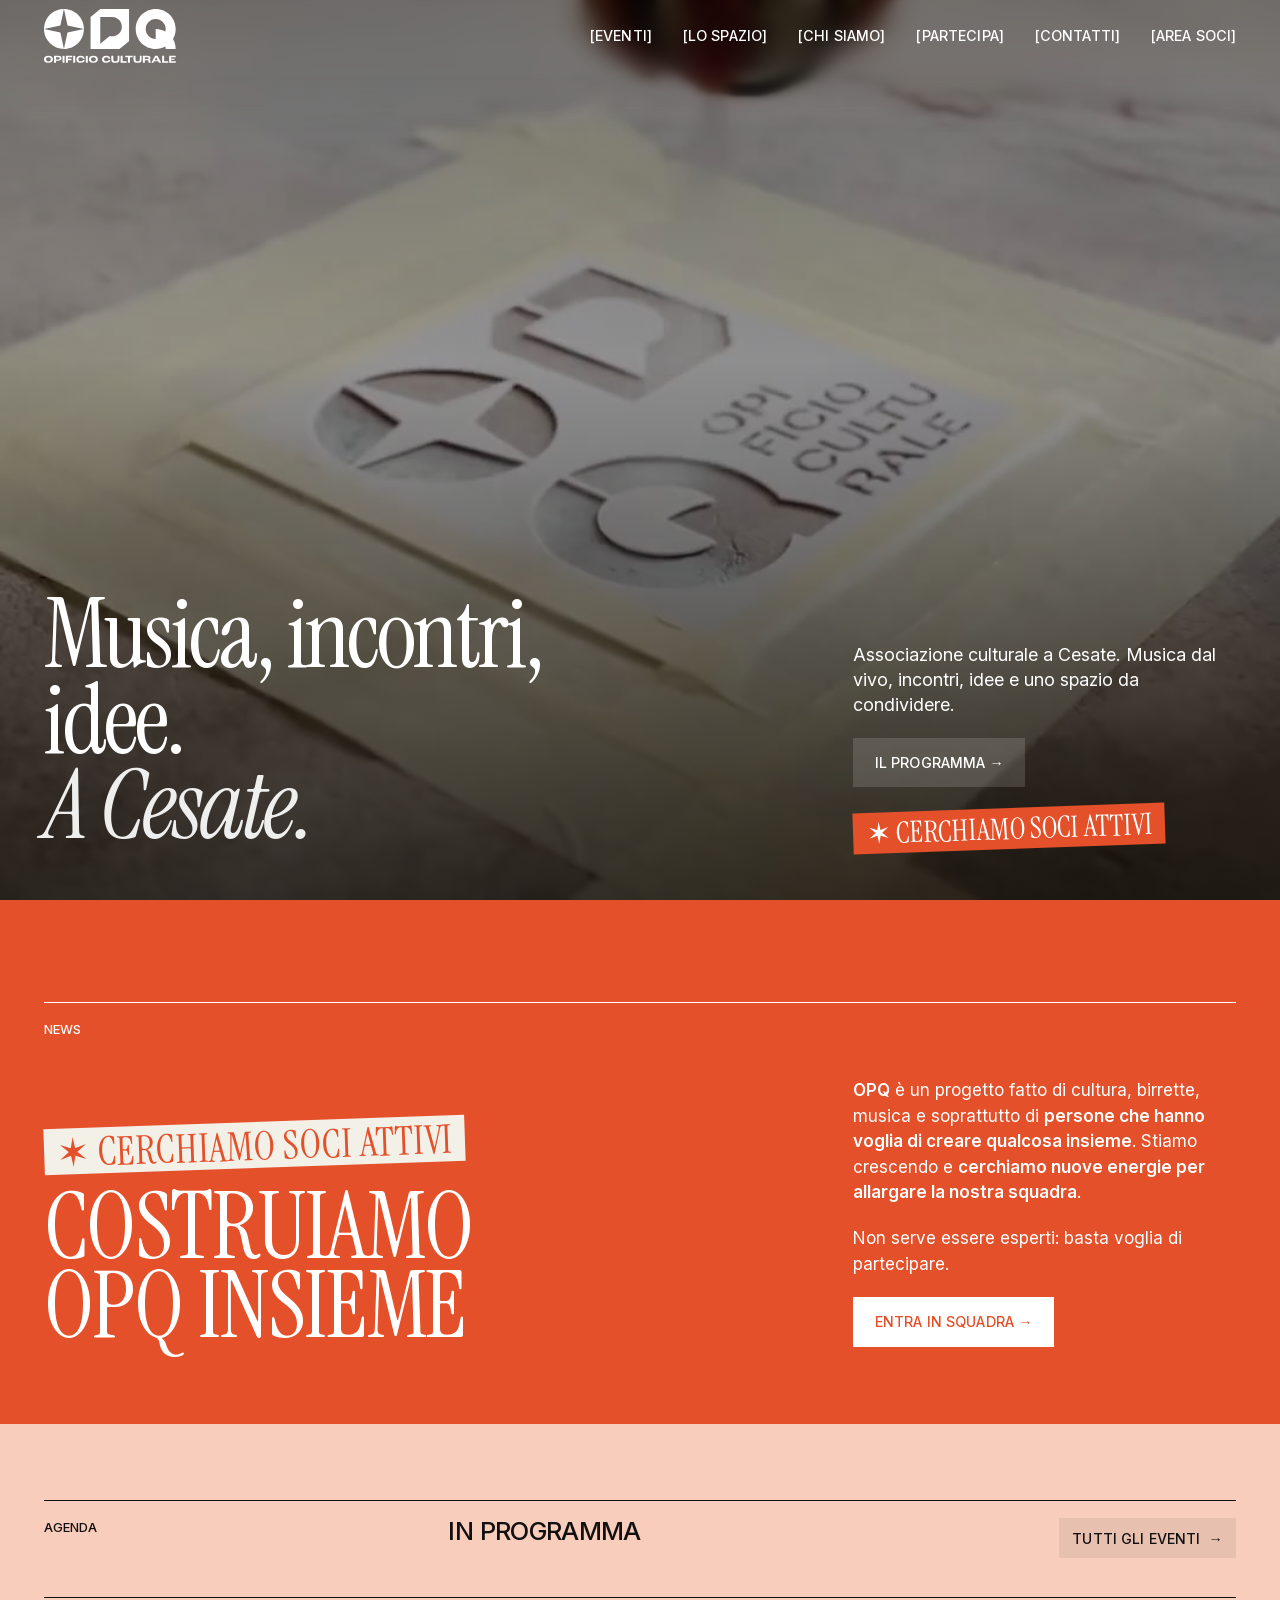
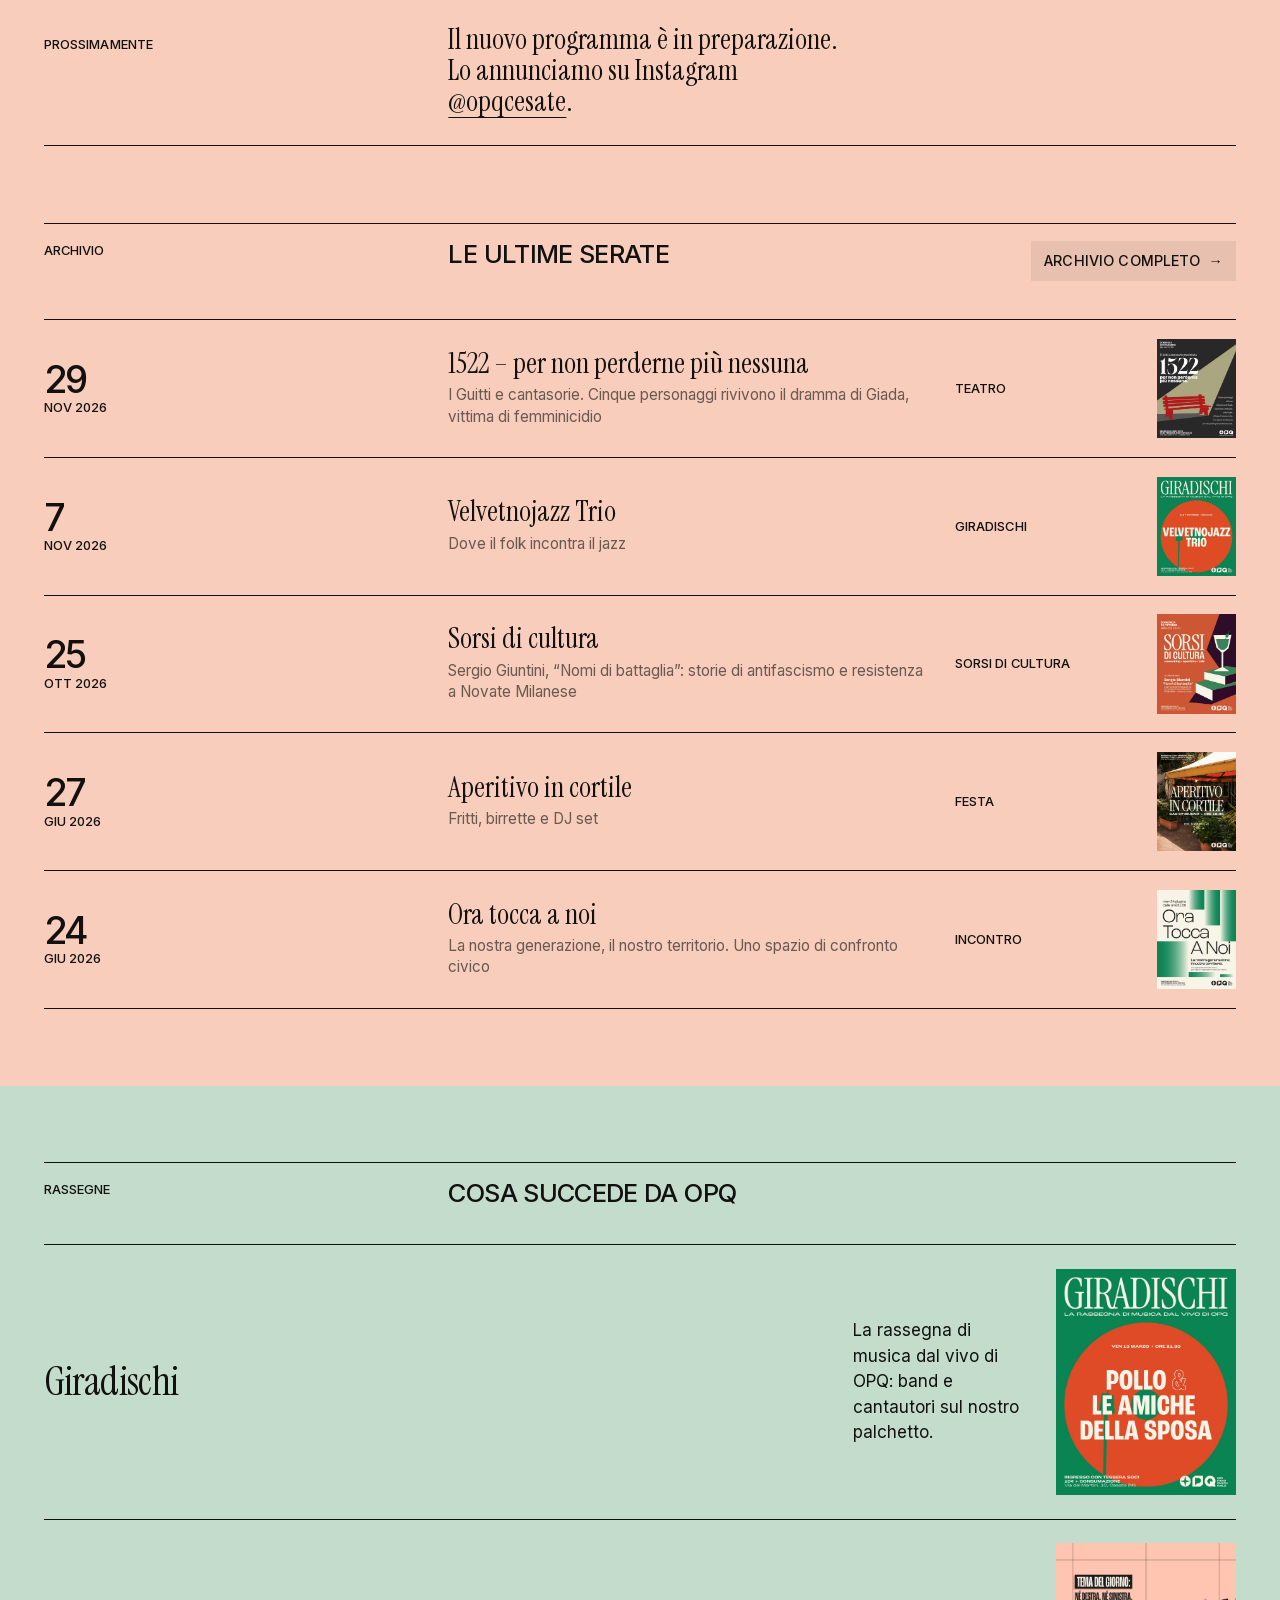
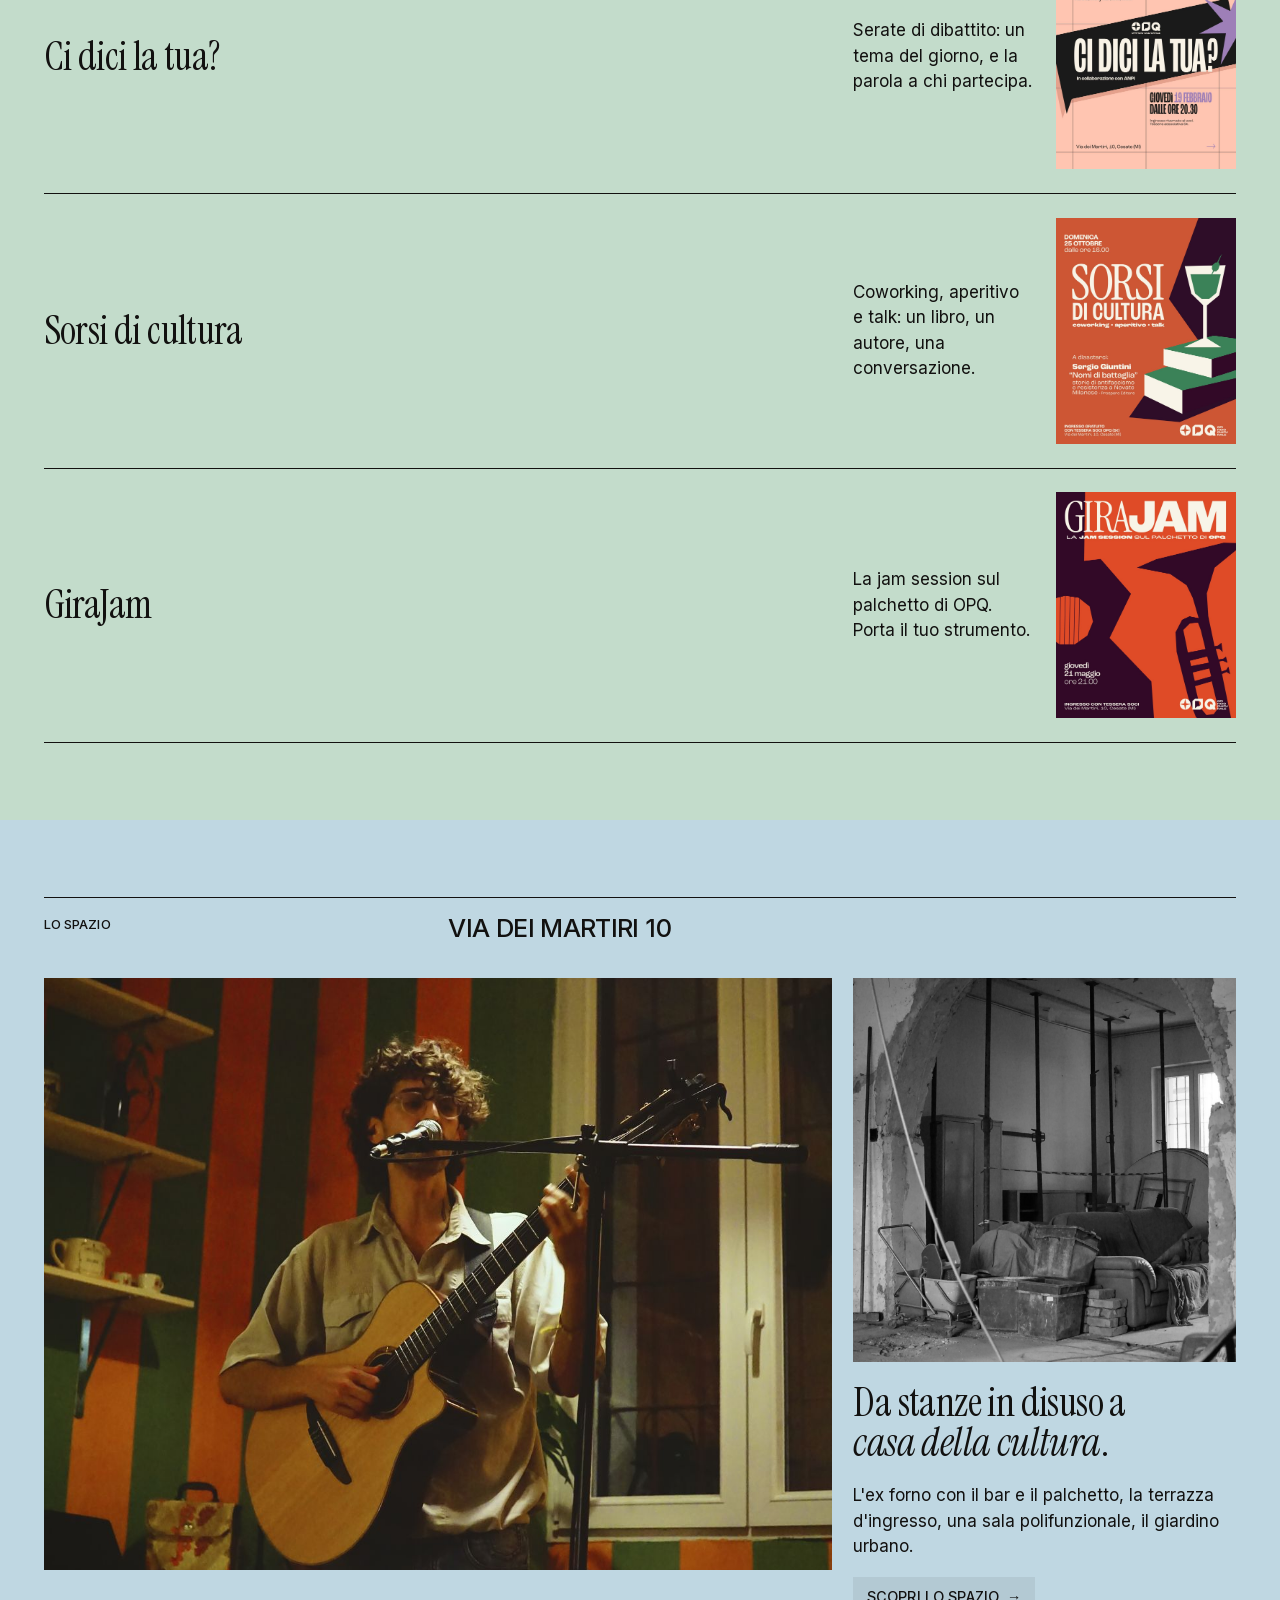
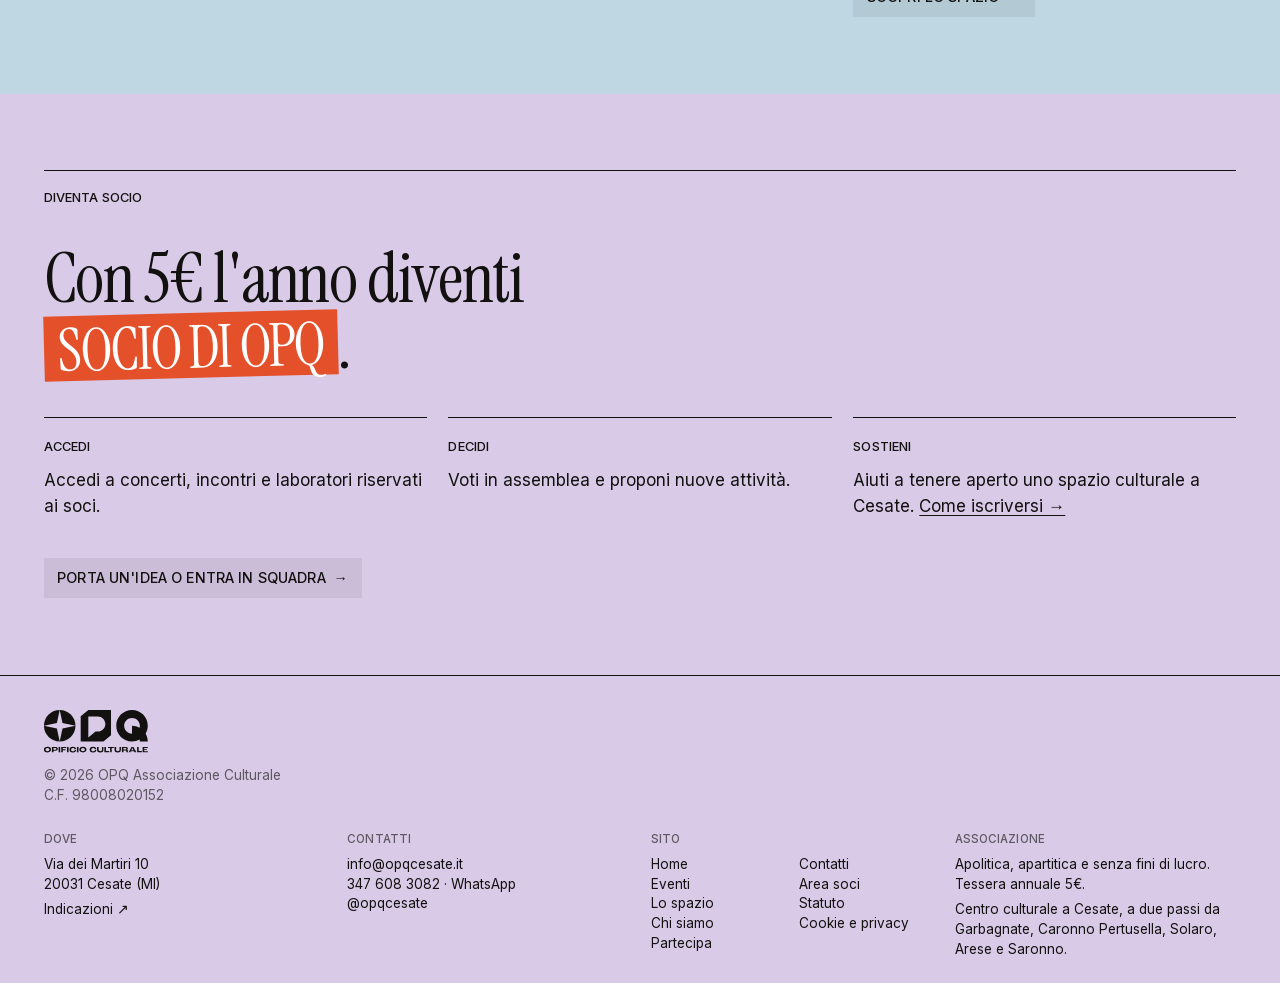
==== commit 1b3032bf: "La cooperativa, biblioteca, testi per Google, sitemap e robots" ====
--- a/index.html
+++ b/index.html
@@ -3,10 +3,10 @@
 <head>
 <meta charset="utf-8">
 <meta name="viewport" content="width=device-width, initial-scale=1">
-<title>OPQ — Opificio Culturale, Cesate</title>
-<meta name="description" content="OPQ Opificio Culturale: associazione culturale a Cesate (MI). Musica dal vivo, incontri e dibattiti in Via dei Martiri 10.">
-<meta property="og:title" content="OPQ — Opificio Culturale, Cesate">
-<meta property="og:description" content="OPQ Opificio Culturale: associazione culturale a Cesate (MI). Musica dal vivo, incontri e dibattiti in Via dei Martiri 10.">
+<title>OPQ Opificio Culturale — Centro culturale a Cesate: concerti, eventi, spazi</title>
+<meta name="description" content="Centro culturale a Cesate (MI): concerti dal vivo, teatro, dibattiti e serate, e spazi in affitto per feste ed eventi. A pochi minuti da Arese, Garbagnate Milanese, Caronno Pertusella, Solaro, Lainate e Saronno.">
+<meta property="og:title" content="OPQ Opificio Culturale — Centro culturale a Cesate: concerti, eventi, spazi">
+<meta property="og:description" content="Centro culturale a Cesate (MI): concerti dal vivo, teatro, dibattiti e serate, e spazi in affitto per feste ed eventi. A pochi minuti da Arese, Garbagnate Milanese, Caronno Pertusella, Solaro, Lainate e Saronno.">
 <meta property="og:type" content="website">
 <meta property="og:site_name" content="OPQ Opificio Culturale">
 <meta property="og:locale" content="it_IT">
@@ -27,6 +27,115 @@
 <link rel="preload" href="assets/font/inter-latin.woff2" as="font" type="font/woff2" crossorigin>
 <link rel="stylesheet" href="assets/css/font.css">
 <link rel="stylesheet" href="assets/css/style.css">
+<script type="application/ld+json">
+{
+ "@context": "https://schema.org",
+ "@graph": [
+  {
+   "@type": "Organization",
+   "@id": "https://www.opqcesate.it/#associazione",
+   "name": "OPQ Opificio Culturale",
+   "legalName": "OPQ Associazione Culturale",
+   "alternateName": [
+    "OPQ",
+    "OPQ Cesate",
+    "Opificio Culturale Cesate"
+   ],
+   "url": "https://www.opqcesate.it/",
+   "logo": "https://www.opqcesate.it/assets/logo/icona-512.png",
+   "image": "https://www.opqcesate.it/assets/og-image.jpg",
+   "description": "Associazione culturale indipendente e centro culturale a Cesate (MI): concerti, teatro, dibattiti, serate e spazi in affitto per feste ed eventi.",
+   "email": "info@opqcesate.it",
+   "telephone": "+393476083082",
+   "taxID": "98008020152",
+   "foundingDate": "2025-10-14",
+   "address": {
+    "@type": "PostalAddress",
+    "streetAddress": "Via dei Martiri 10",
+    "postalCode": "20031",
+    "addressLocality": "Cesate",
+    "addressRegion": "MI",
+    "addressCountry": "IT"
+   },
+   "location": {
+    "@id": "https://www.opqcesate.it/#luogo"
+   },
+   "sameAs": [
+    "https://www.instagram.com/opqcesate/"
+   ]
+  },
+  {
+   "@type": "EventVenue",
+   "@id": "https://www.opqcesate.it/#luogo",
+   "name": "OPQ Opificio Culturale",
+   "description": "Centro culturale con bar per i soci, palchetto, sala polifunzionale, biblioteca e giardino urbano. Spazi in affitto per feste, eventi privati, riunioni e corsi.",
+   "url": "https://www.opqcesate.it/",
+   "image": "https://www.opqcesate.it/assets/og-image.jpg",
+   "telephone": "+393476083082",
+   "address": {
+    "@type": "PostalAddress",
+    "streetAddress": "Via dei Martiri 10",
+    "postalCode": "20031",
+    "addressLocality": "Cesate",
+    "addressRegion": "MI",
+    "addressCountry": "IT"
+   },
+   "areaServed": [
+    {
+     "@type": "City",
+     "name": "Cesate"
+    },
+    {
+     "@type": "City",
+     "name": "Arese"
+    },
+    {
+     "@type": "City",
+     "name": "Garbagnate Milanese"
+    },
+    {
+     "@type": "City",
+     "name": "Caronno Pertusella"
+    },
+    {
+     "@type": "City",
+     "name": "Solaro"
+    },
+    {
+     "@type": "City",
+     "name": "Lainate"
+    },
+    {
+     "@type": "City",
+     "name": "Saronno"
+    },
+    {
+     "@type": "City",
+     "name": "Senago"
+    },
+    {
+     "@type": "City",
+     "name": "Limbiate"
+    },
+    {
+     "@type": "City",
+     "name": "Bollate"
+    }
+   ]
+  },
+  {
+   "@type": "WebSite",
+   "@id": "https://www.opqcesate.it/#sito",
+   "url": "https://www.opqcesate.it/",
+   "name": "OPQ Opificio Culturale",
+   "inLanguage": "it",
+   "publisher": {
+    "@id": "https://www.opqcesate.it/#associazione"
+   }
+  }
+ ]
+}
+</script>
 </head>
 <body class="con-copertina pagina-lilla cursore-o">
 <a class="salta" href="#contenuto">Vai al contenuto</a>
@@ -142,7 +251,7 @@
       <div><span class="etichetta">Dove</span><p>Via dei Martiri 10<br>20031 Cesate (MI)</p><p><a href="https://www.google.com/maps/search/?api=1&query=Via+dei+Martiri+10,+20031+Cesate+MI" target="_blank" rel="noopener">Indicazioni ↗</a></p></div>
       <div><span class="etichetta">Contatti</span><ul><li><a href="mailto:info@opqcesate.it">info@opqcesate.it</a></li><li><a href="tel:+393476083082">347 608 3082</a> · <a href="https://wa.me/393476083082" target="_blank" rel="noopener">WhatsApp</a></li><li><a href="https://www.instagram.com/opqcesate/" target="_blank" rel="noopener">@opqcesate</a></li></ul></div>
       <div class="piede-sito"><span class="etichetta">Sito</span><ul><li><a href="index.html">Home</a></li><li><a href="eventi.html">Eventi</a></li><li><a href="spazi.html">Lo spazio</a></li><li><a href="chi-siamo.html">Chi siamo</a></li><li><a href="partecipa.html">Partecipa</a></li><li><a href="contatti.html">Contatti</a></li><li><a href="https://portale.opqcesate.it/area-soci">Area soci</a></li><li><a href="chi-siamo.html#statuto">Statuto</a></li><li><a href="cookie.html">Cookie e privacy</a></li></ul></div>
-      <div><span class="etichetta">Associazione</span><p>Apolitica, apartitica e senza fini di lucro. Tessera annuale 5€.</p></div>
+      <div><span class="etichetta">Associazione</span><p>Apolitica, apartitica e senza fini di lucro. Tessera annuale 5€.</p><p>Centro culturale a Cesate, a due passi da Garbagnate, Caronno Pertusella, Solaro, Arese e Saronno.</p></div>
     </div>
   </div>
 </footer>
--- a/assets/css/style.css
+++ b/assets/css/style.css
@@ -900,3 +900,117 @@
 .mappa-avviso .pulsante, .mappa-avviso .link-freccia { margin: .3rem; }
 .informativa { padding-bottom: var(--spazio-sezione); }
 .informativa .capitolo { border-top: 1px solid var(--nero); }
+
+/* =========================================================
+   v7 — La cooperativa, piede chiaro sempre in fondo, due ingressi
+   ========================================================= */
+/* La cooperativa */
+.foto-epoca { margin: 0 0 var(--spazio-blocco) var(--terzo); }
+@media (max-width: 900px) { .foto-epoca { margin-left: 0; } }
+.foto-epoca img { display: block; width: 100%; max-height: 80vh; object-fit: cover; filter: none; }
+.foto-epoca figcaption { margin-top: .6rem; font-size: .9rem; }
+.foto-epoca figcaption .etichetta { margin-right: .6rem; }
+.linea-tempo { list-style: none; margin: 0; padding: 0; }
+.linea-tempo li { display: grid; grid-template-columns: minmax(6.5rem, 1fr) 3fr; gap: var(--gutter); padding: .9rem 0; border-top: 1px solid currentColor; }
+.linea-tempo li:first-child { border-top: 0; padding-top: 0; }
+.linea-tempo .etichetta { color: var(--accento); padding-top: .2rem; }
+.linea-tempo p { margin: 0; }
+#cooperativa .capitolo-testa h3 { font-family: var(--serif); font-weight: 400; font-size: var(--serif-l); line-height: 1; margin: 0; }
+
+/* Piede: niente fascia nera, sempre in fondo alla pagina */
+body { min-height: 100vh; min-height: 100svh; display: flex; flex-direction: column; }
+body > main { flex: 1 0 auto; }
+.piede { background: transparent; color: var(--nero); border-top: 1px solid var(--nero); margin-top: auto; }
+.piede .logo-piede { color: var(--nero); }
+.piede .etichetta, .piede .piede-legale { color: rgba(18,17,16,.62); }
+.piede a:hover { color: var(--accento); }
+.apribili { margin-bottom: 0; border-bottom: 0; }
+.piede { padding-top: 2rem; }
+.piede-griglia > .piede-marchio { grid-column: 1 / span 3; }
+.piede-griglia > .piede-sito { grid-column: span 3; }
+.piede-sito a { white-space: nowrap; }
+.piede-sito ul { grid-template-rows: repeat(5, auto); }
+@media (min-width: 901px) and (max-width: 1280px) { .piede-griglia > .piede-marchio { grid-column: 1 / -1; } .piede-griglia > div { grid-column: span 3; } }
+@media (max-width: 900px) { .piede-griglia > .piede-marchio { grid-column: 1 / -1; } .piede-griglia > .piede-sito { grid-column: 1 / -1; order: 3; } .piede-griglia > div:last-child { order: 2; } }
+
+/* Partecipa: due ingressi affiancati finché sono chiusi */
+.apribile-invito { display: none; }
+.due-ingressi { display: grid; grid-template-columns: 1fr 1fr; }
+.due-ingressi > .apribile { grid-column: auto; }
+.due-ingressi:has(.apribile[open]) > .apribile { grid-column: 1 / -1; }
+.due-ingressi > .apribile + .apribile { border-left: 1px solid var(--nero); }
+.due-ingressi:has(.apribile[open]) > .apribile + .apribile { border-left: 0; }
+.due-ingressi:not(:has(.apribile[open])) .apribile-testa .contenitore {
+  min-height: clamp(18rem, 46vh, 30rem); grid-template-columns: 1fr auto; grid-template-rows: auto 1fr auto auto;
+  align-items: start; padding-top: 1.6rem; padding-bottom: 2rem; row-gap: 1rem;
+}
+.due-ingressi:not(:has(.apribile[open])) .apribile-testa .etichetta { grid-column: 1; grid-row: 1; }
+.due-ingressi:not(:has(.apribile[open])) .apribile-segno { grid-column: 2; grid-row: 1; width: 3.4rem; height: 3.4rem; }
+.due-ingressi:not(:has(.apribile[open])) .apribile-testa h2 {
+  grid-column: 1 / -1; grid-row: 3; font-family: var(--serif); font-weight: 400; text-transform: none;
+  font-size: var(--serif-xl); letter-spacing: -.01em; line-height: .95;
+}
+.due-ingressi:not(:has(.apribile[open])) .apribile-invito { display: block; grid-column: 1 / -1; grid-row: 4; margin: 0; max-width: 30rem; }
+.due-ingressi:not(:has(.apribile[open])) .apribile > summary:hover { background: rgba(18,17,16,.04); }
+@media (max-width: 900px) {
+  .due-ingressi { grid-template-columns: 1fr; }
+  .due-ingressi > .apribile + .apribile { border-left: 0; }
+  .due-ingressi:not(:has(.apribile[open])) .apribile-testa .contenitore { min-height: 15rem; }
+  .linea-tempo li { grid-template-columns: 1fr; gap: .2rem; }
+}
+
+/* =========================================================
+   v8 — Sezioni apribili più giocose
+   Ogni striscia ha il suo pastello; al passaggio il titolo
+   diventa corsivo, spunta una stellina e il + fa una piroetta.
+   ========================================================= */
+.apribile { position: relative; }
+.apribile .grande-frase em { color: inherit; }
+.apribile-testa h2 { transition: color .2s, transform .35s cubic-bezier(.34,1.56,.64,1); transform-origin: left center; }
+.apribile-testa h2::after {
+  content: "✶"; display: inline-block; margin-left: .35em; color: var(--accento);
+  font-family: var(--sans); font-style: normal; opacity: 0; transform: scale(0) rotate(-120deg);
+  transition: opacity .2s, transform .45s cubic-bezier(.34,1.56,.64,1);
+}
+.apribile > summary:hover h2 {
+  font-family: var(--serif); font-style: italic; font-weight: 400; text-transform: none;
+  letter-spacing: -.01em; color: var(--nero); transform: rotate(-1.5deg) scale(1.3);
+}
+.apribile > summary:hover h2::after, .apribile[open] > summary h2::after { opacity: 1; transform: scale(1) rotate(0); }
+.apribile-segno { transition: background .2s, color .2s, transform .45s cubic-bezier(.34,1.56,.64,1); }
+.apribile > summary:hover .apribile-segno { background: var(--accento); color: #fff; transform: rotate(180deg) scale(1.15); }
+.apribile[open] > summary .apribile-segno { background: var(--nero); color: #fff; }
+.apribile > summary:active .apribile-segno { transform: rotate(180deg) scale(.9); }
+/* l'etichetta diventa un piccolo timbro */
+.apribile-testa .etichetta { justify-self: start; transition: transform .35s cubic-bezier(.34,1.56,.64,1), background .2s, color .2s; padding: .2rem .4rem; margin-left: -.4rem; }
+.apribile > summary:hover .etichetta { background: var(--accento); color: #fff; transform: rotate(-3deg); }
+
+/* Partecipa: le due porte si inclinano */
+.due-ingressi:not(:has(.apribile[open])) .apribile > summary:hover { background: transparent; }
+.due-ingressi:not(:has(.apribile[open])) .apribile > summary:hover h2 { transform: rotate(-2.5deg) translateY(-.2rem) scale(1.04); }
+.due-ingressi:not(:has(.apribile[open])) .apribile + .apribile > summary:hover h2 { transform: rotate(2deg) translateY(-.2rem) scale(1.04); }
+
+/* Telefono: niente mouse, il gioco parte al tocco */
+@media (hover: none) {
+  .apribile[open] > summary h2 { font-family: var(--serif); font-style: italic; font-weight: 400; text-transform: none; letter-spacing: -.01em; transform: rotate(-1.5deg) scale(1.3); }
+  .apribile[open] > summary .etichetta { background: var(--accento); color: #fff; transform: rotate(-3deg); }
+  .apribile[open] > summary .apribile-segno { transform: rotate(180deg); }
+  .apribile > summary:active { background: rgba(18,17,16,.06); }
+  .apribile > summary:active .apribile-segno { background: var(--accento); color: #fff; transform: scale(.85); }
+  .due-ingressi:not(:has(.apribile[open])) .apribile-testa h2 { font-family: var(--serif); font-style: italic; text-transform: none; }
+}
+/* All'arrivo i "+" salutano uno dopo l'altro */
+@media (prefers-reduced-motion: no-preference) {
+  @keyframes saluto { 0%, 100% { transform: rotate(0) scale(1); } 30% { transform: rotate(-25deg) scale(1.15); } 60% { transform: rotate(15deg) scale(1.05); } }
+  .apribile:not([open]) > summary .apribile-segno { animation: saluto .7s cubic-bezier(.34,1.56,.64,1) both; animation-delay: .5s; }
+  .apribile:nth-child(2):not([open]) > summary .apribile-segno { animation-delay: .65s; }
+  .apribile:nth-child(3):not([open]) > summary .apribile-segno { animation-delay: .8s; }
+  .apribile:nth-child(4):not([open]) > summary .apribile-segno { animation-delay: .95s; }
+  .apribile > summary:hover .apribile-segno { animation: none; }
+  @keyframes stellina { from { transform: scale(0) rotate(-180deg); } to { transform: scale(1) rotate(0); } }
+  .apribile[open] > summary h2::after { animation: stellina .6s cubic-bezier(.34,1.56,.64,1); }
+}
+@media (prefers-reduced-motion: reduce) {
+  .apribile-testa h2, .apribile-testa h2::after, .apribile-segno, .apribile-testa .etichetta { transition: none; }
+  .apribile > summary:hover h2, .apribile > summary:hover .apribile-segno, .apribile > summary:hover .etichetta { transform: none; }
+}
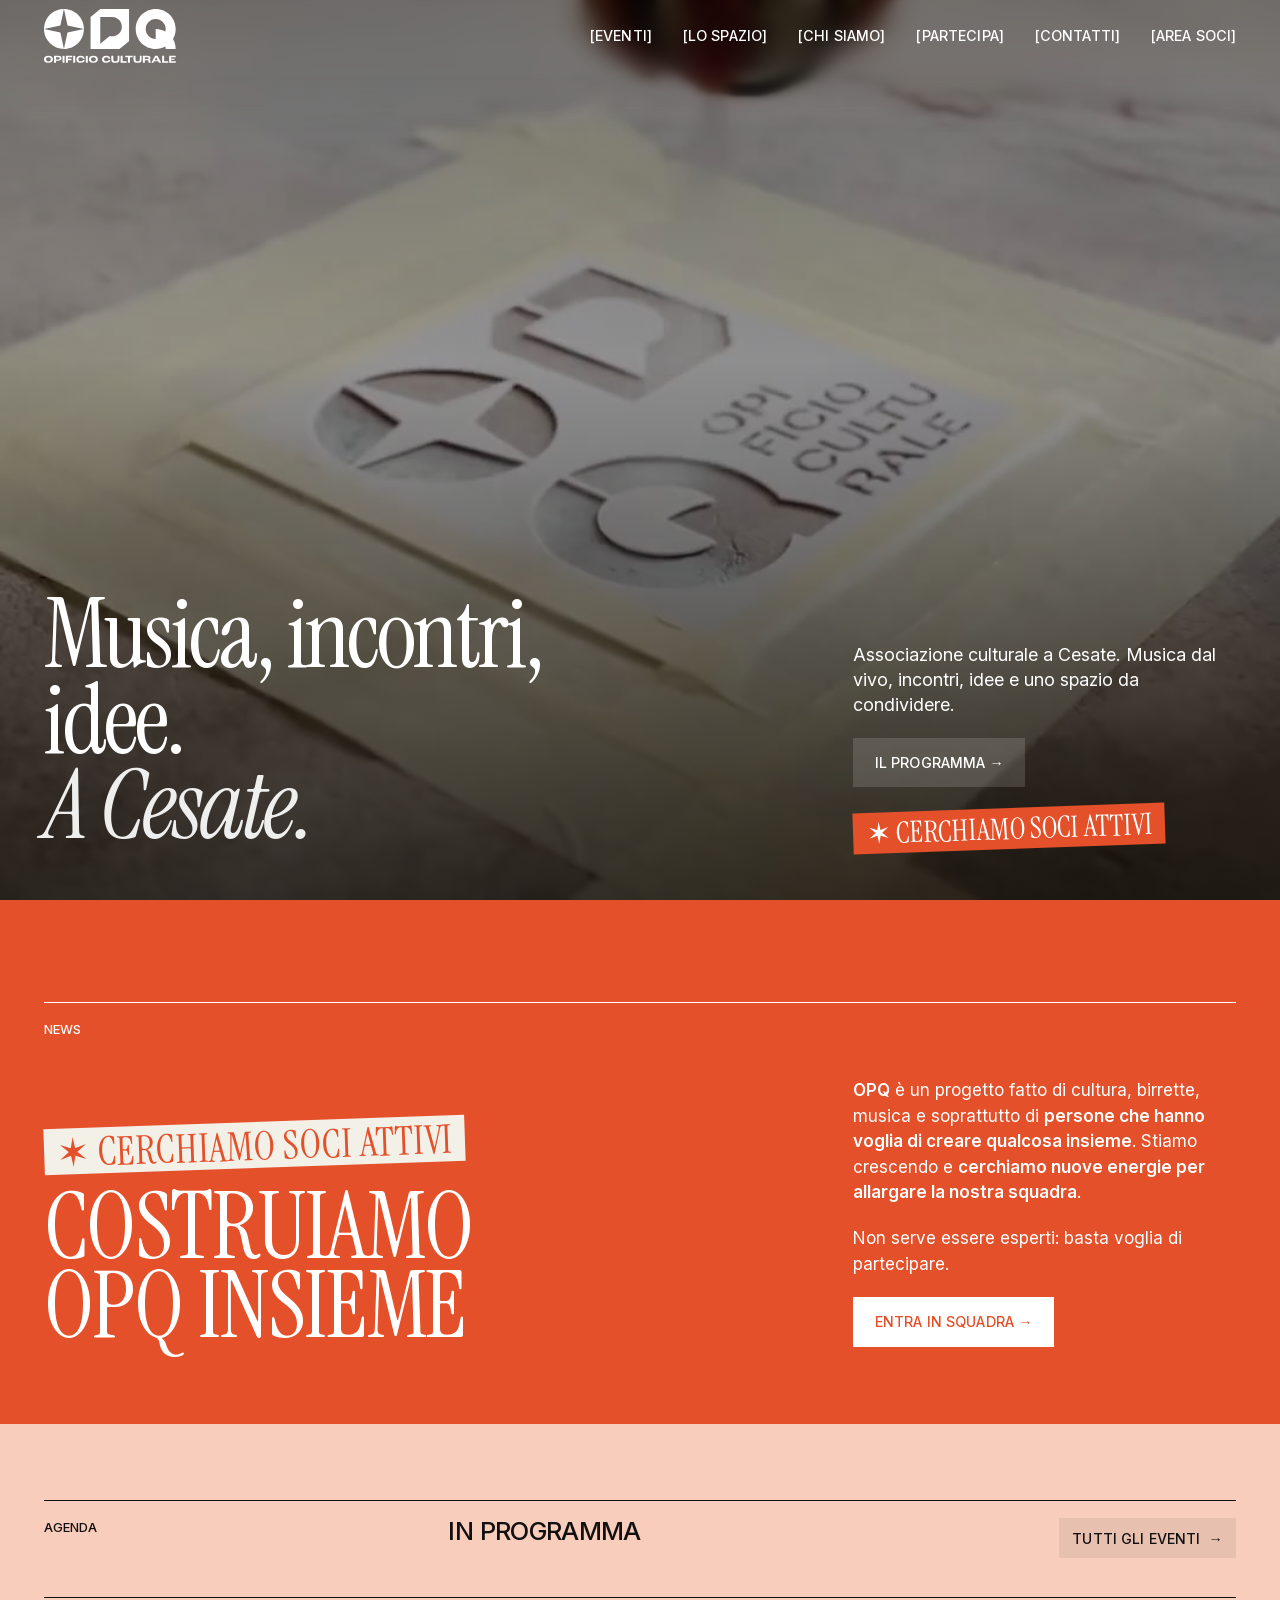
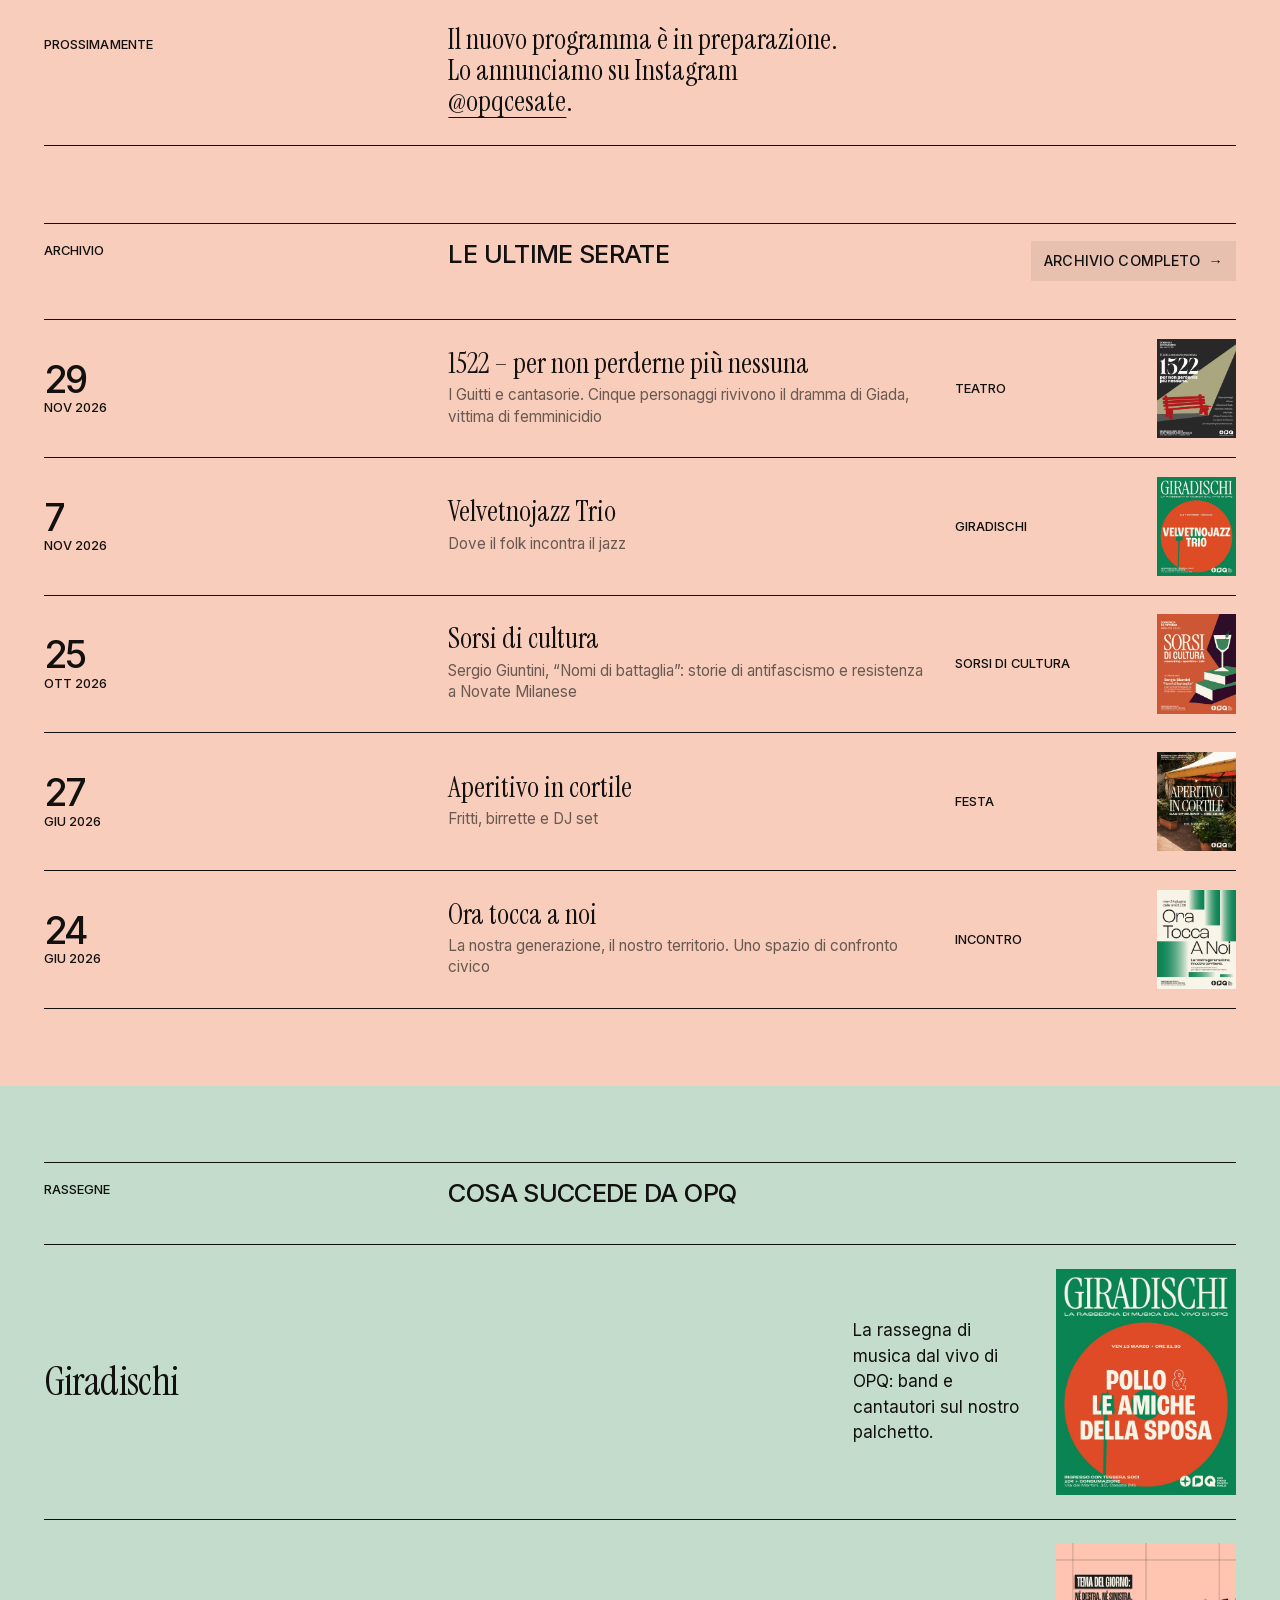
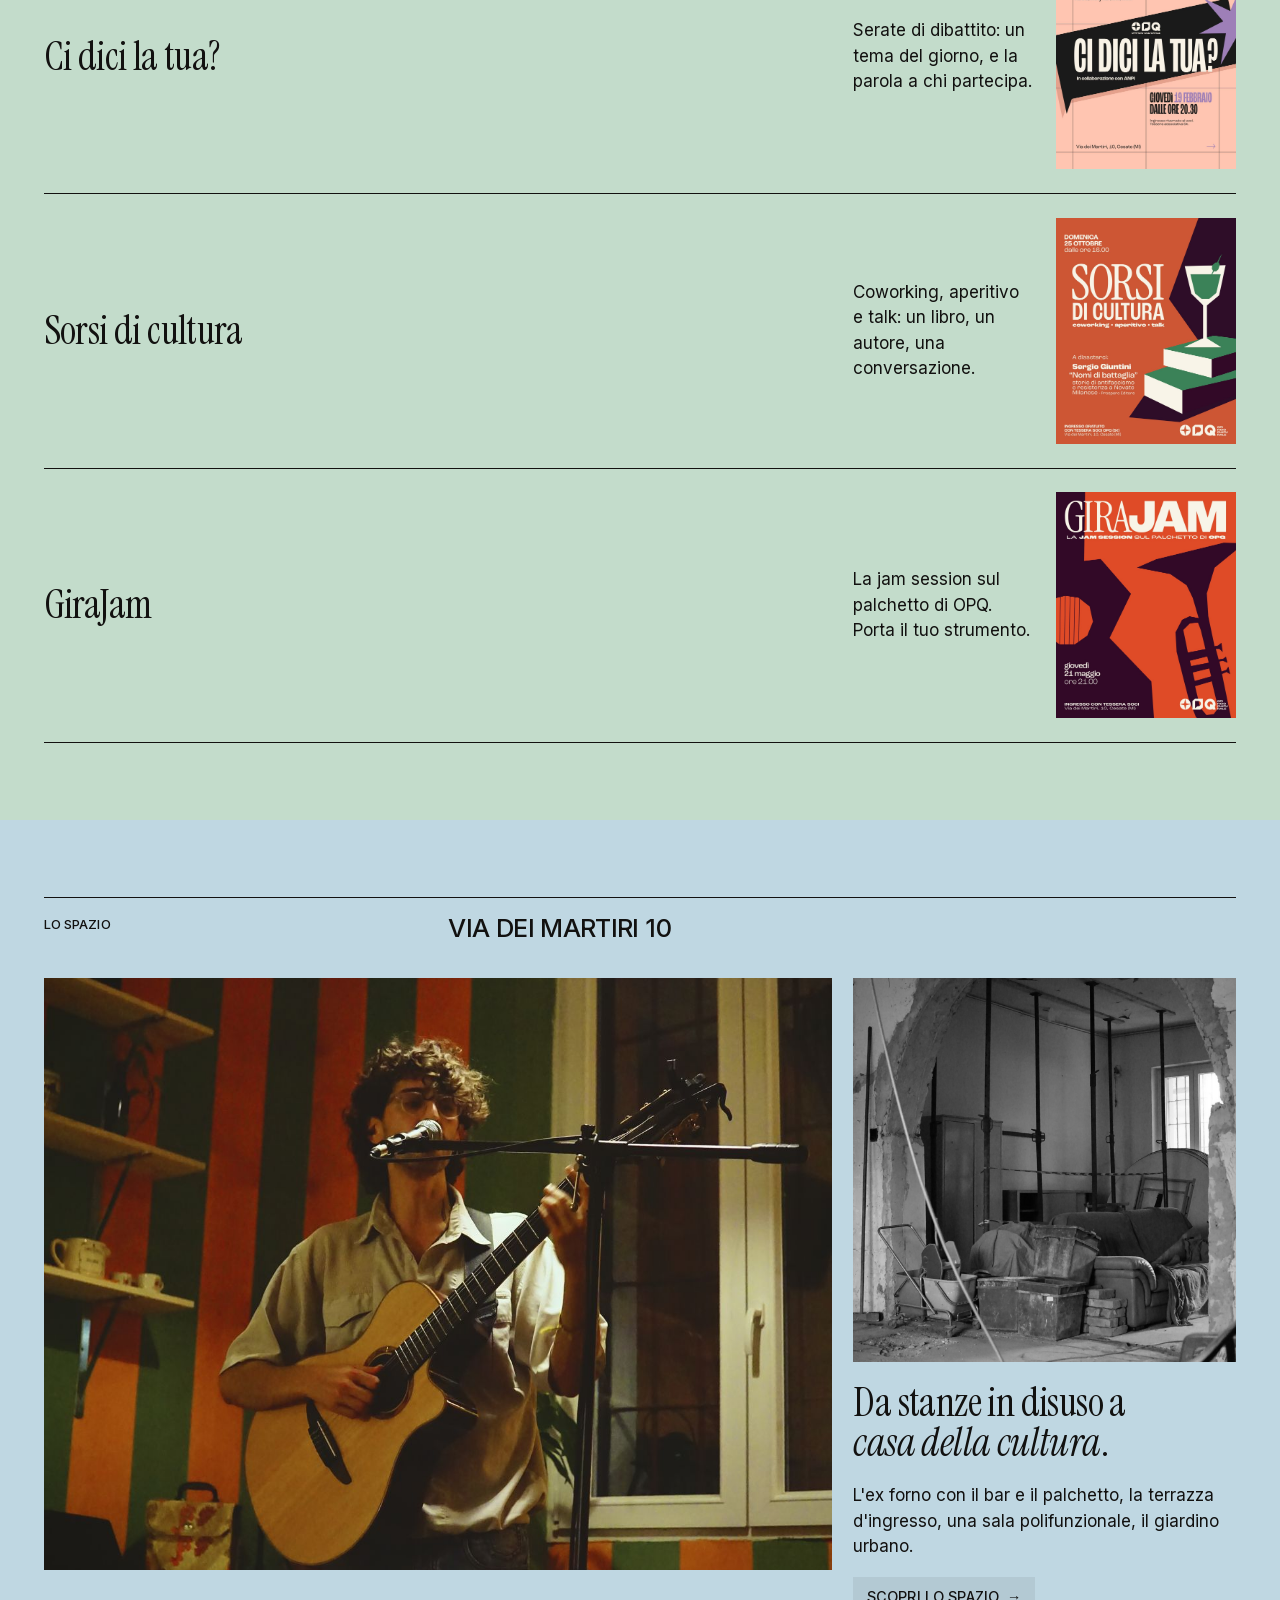
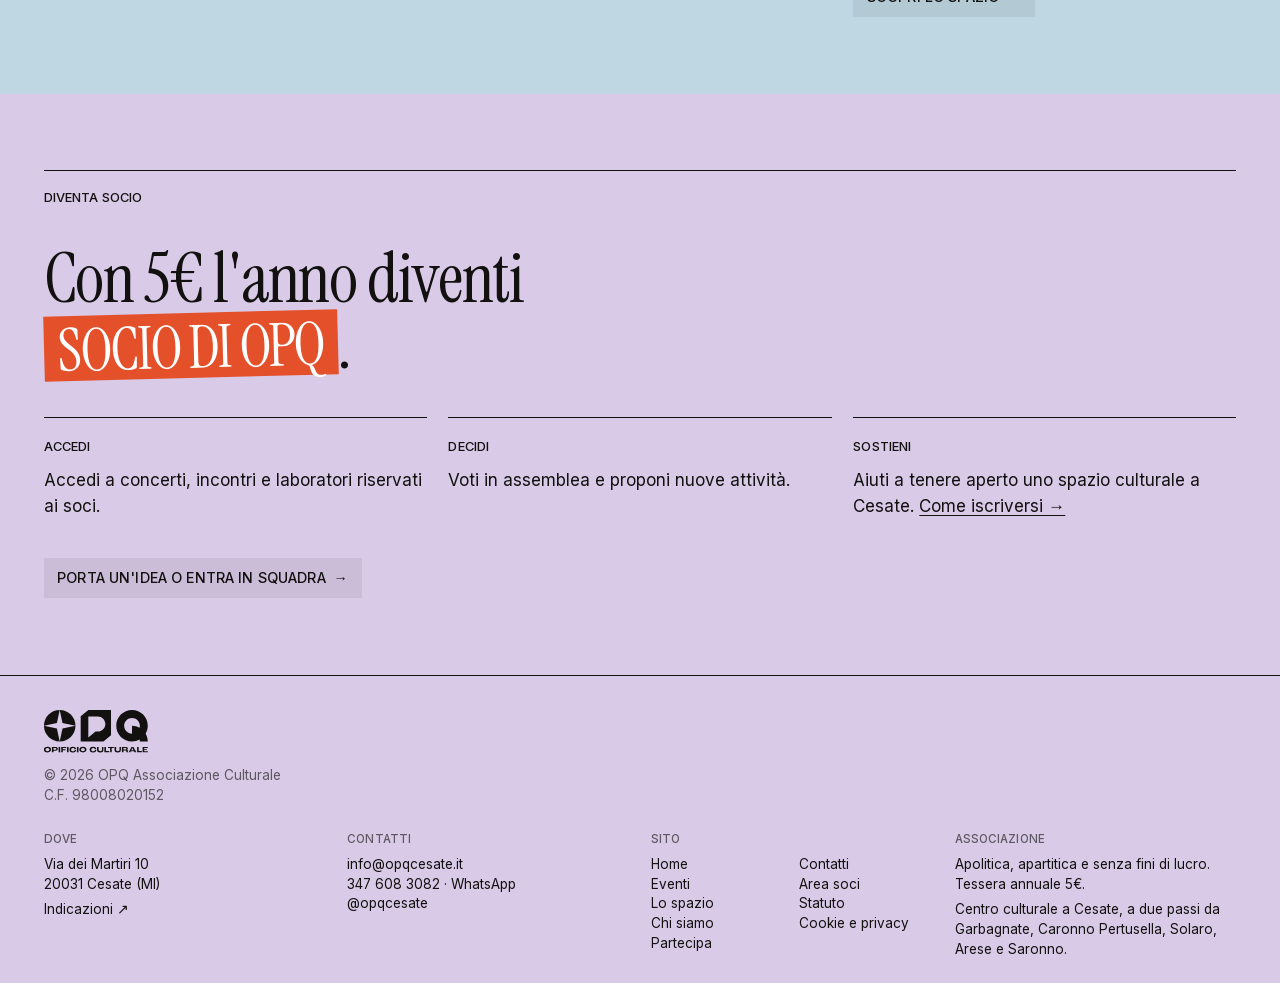
==== commit 38fea947: "Testi di condivisione nuovi e anteprima og-opq.jpg" ====
--- a/index.html
+++ b/index.html
@@ -5,18 +5,18 @@
 <meta name="viewport" content="width=device-width, initial-scale=1">
 <title>OPQ Opificio Culturale — Centro culturale a Cesate: concerti, eventi, spazi</title>
 <meta name="description" content="Centro culturale a Cesate (MI): concerti dal vivo, teatro, dibattiti e serate, e spazi in affitto per feste ed eventi. A pochi minuti da Arese, Garbagnate Milanese, Caronno Pertusella, Solaro, Lainate e Saronno.">
-<meta property="og:title" content="OPQ Opificio Culturale — Centro culturale a Cesate: concerti, eventi, spazi">
-<meta property="og:description" content="Centro culturale a Cesate (MI): concerti dal vivo, teatro, dibattiti e serate, e spazi in affitto per feste ed eventi. A pochi minuti da Arese, Garbagnate Milanese, Caronno Pertusella, Solaro, Lainate e Saronno.">
+<meta property="og:title" content="OPQ Opificio Culturale · Cesate">
+<meta property="og:description" content="Musica dal vivo, teatro, incontri e idee nell'ex forno di via dei Martiri 10. Un'associazione culturale indipendente nel cuore di Cesate.">
 <meta property="og:type" content="website">
 <meta property="og:site_name" content="OPQ Opificio Culturale">
 <meta property="og:locale" content="it_IT">
 <meta property="og:url" content="https://www.opqcesate.it/">
-<meta property="og:image" content="https://www.opqcesate.it/assets/og-image.jpg">
+<meta property="og:image" content="https://www.opqcesate.it/assets/og-opq.jpg">
 <meta property="og:image:width" content="1200">
 <meta property="og:image:height" content="630">
-<meta property="og:image:alt" content="Logo OPQ Opificio Culturale">
+<meta property="og:image:alt" content="Logo rosso di OPQ Opificio Culturale: Musica, incontri, idee. A Cesate.">
 <meta name="twitter:card" content="summary_large_image">
-<meta name="twitter:image" content="https://www.opqcesate.it/assets/og-image.jpg">
+<meta name="twitter:image" content="https://www.opqcesate.it/assets/og-opq.jpg">
 <meta name="theme-color" content="#121110">
 <link rel="canonical" href="https://www.opqcesate.it/">
 <link rel="icon" href="favicon.ico" sizes="48x48">
@@ -43,7 +43,7 @@
    ],
    "url": "https://www.opqcesate.it/",
    "logo": "https://www.opqcesate.it/assets/logo/icona-512.png",
-   "image": "https://www.opqcesate.it/assets/og-image.jpg",
+   "image": "https://www.opqcesate.it/assets/og-opq.jpg",
    "description": "Associazione culturale indipendente e centro culturale a Cesate (MI): concerti, teatro, dibattiti, serate e spazi in affitto per feste ed eventi.",
    "email": "info@opqcesate.it",
    "telephone": "+393476083082",
@@ -70,7 +70,7 @@
    "name": "OPQ Opificio Culturale",
    "description": "Centro culturale con bar per i soci, palchetto, sala polifunzionale, biblioteca e giardino urbano. Spazi in affitto per feste, eventi privati, riunioni e corsi.",
    "url": "https://www.opqcesate.it/",
-   "image": "https://www.opqcesate.it/assets/og-image.jpg",
+   "image": "https://www.opqcesate.it/assets/og-opq.jpg",
    "telephone": "+393476083082",
    "address": {
     "@type": "PostalAddress",
--- a/assets/css/style.css
+++ b/assets/css/style.css
@@ -876,8 +876,10 @@
 .apribile-segno::before, .apribile-segno::after { content: ""; position: absolute; left: 50%; top: 50%; width: 1.1rem; height: 2px; background: currentColor; transform: translate(-50%, -50%); transition: transform .25s; }
 .apribile-segno::after { transform: translate(-50%, -50%) rotate(90deg); }
 .apribile[open] > summary .apribile-segno::after { transform: translate(-50%, -50%) rotate(0deg); }
-.apribile > summary:hover h2 { color: var(--accento); }
-.apribile > summary:hover .apribile-segno { background: var(--accento); color: #fff; }
+@media (hover: hover) and (pointer: fine) {
+  .apribile > summary:hover h2 { color: var(--accento); }
+  .apribile > summary:hover .apribile-segno { background: var(--accento); color: #fff; }
+}
 .apribile > summary:focus-visible { outline: 2px solid var(--accento); outline-offset: -4px; }
 .apribile-corpo { padding: var(--spazio-blocco) 0 var(--spazio-sezione); }
 .apribile-corpo .capitolo { border-top: 0; padding-top: 0; }
@@ -960,57 +962,84 @@
 }
 
 /* =========================================================
-   v8 — Sezioni apribili più giocose
-   Ogni striscia ha il suo pastello; al passaggio il titolo
-   diventa corsivo, spunta una stellina e il + fa una piroetta.
+   v8 — Sezioni apribili giocose
+   PC: al passaggio del mouse il titolo diventa corsivo, spunta una stellina,
+   il + fa una piroetta e l'etichetta diventa un timbro.
+   Telefono: nessun effetto mentre si scorre; il gioco parte solo al tocco,
+   quando la sezione si apre. Si animano solo transform e opacity (fluido).
    ========================================================= */
 .apribile { position: relative; }
+.apribile > summary { -webkit-tap-highlight-color: transparent; }
 .apribile .grande-frase em { color: inherit; }
-.apribile-testa h2 { transition: color .2s, transform .35s cubic-bezier(.34,1.56,.64,1); transform-origin: left center; }
+.apribile-testa h2 { transform-origin: left center; }
 .apribile-testa h2::after {
   content: "✶"; display: inline-block; margin-left: .35em; color: var(--accento);
   font-family: var(--sans); font-style: normal; opacity: 0; transform: scale(0) rotate(-120deg);
-  transition: opacity .2s, transform .45s cubic-bezier(.34,1.56,.64,1);
-}
-.apribile > summary:hover h2 {
-  font-family: var(--serif); font-style: italic; font-weight: 400; text-transform: none;
-  letter-spacing: -.01em; color: var(--nero); transform: rotate(-1.5deg) scale(1.3);
-}
-.apribile > summary:hover h2::after, .apribile[open] > summary h2::after { opacity: 1; transform: scale(1) rotate(0); }
-.apribile-segno { transition: background .2s, color .2s, transform .45s cubic-bezier(.34,1.56,.64,1); }
-.apribile > summary:hover .apribile-segno { background: var(--accento); color: #fff; transform: rotate(180deg) scale(1.15); }
+}
+.apribile-testa .etichetta { justify-self: start; padding: .2rem .4rem; margin-left: -.4rem; }
+.apribile[open] > summary h2::after { opacity: 1; transform: none; }
 .apribile[open] > summary .apribile-segno { background: var(--nero); color: #fff; }
-.apribile > summary:active .apribile-segno { transform: rotate(180deg) scale(.9); }
-/* l'etichetta diventa un piccolo timbro */
-.apribile-testa .etichetta { justify-self: start; transition: transform .35s cubic-bezier(.34,1.56,.64,1), background .2s, color .2s; padding: .2rem .4rem; margin-left: -.4rem; }
-.apribile > summary:hover .etichetta { background: var(--accento); color: #fff; transform: rotate(-3deg); }
-
-/* Partecipa: le due porte si inclinano */
-.due-ingressi:not(:has(.apribile[open])) .apribile > summary:hover { background: transparent; }
-.due-ingressi:not(:has(.apribile[open])) .apribile > summary:hover h2 { transform: rotate(-2.5deg) translateY(-.2rem) scale(1.04); }
-.due-ingressi:not(:has(.apribile[open])) .apribile + .apribile > summary:hover h2 { transform: rotate(2deg) translateY(-.2rem) scale(1.04); }
-
-/* Telefono: niente mouse, il gioco parte al tocco */
-@media (hover: none) {
-  .apribile[open] > summary h2 { font-family: var(--serif); font-style: italic; font-weight: 400; text-transform: none; letter-spacing: -.01em; transform: rotate(-1.5deg) scale(1.3); }
-  .apribile[open] > summary .etichetta { background: var(--accento); color: #fff; transform: rotate(-3deg); }
-  .apribile[open] > summary .apribile-segno { transform: rotate(180deg); }
-  .apribile > summary:active { background: rgba(18,17,16,.06); }
-  .apribile > summary:active .apribile-segno { background: var(--accento); color: #fff; transform: scale(.85); }
-  .due-ingressi:not(:has(.apribile[open])) .apribile-testa h2 { font-family: var(--serif); font-style: italic; text-transform: none; }
-}
-/* All'arrivo i "+" salutano uno dopo l'altro */
-@media (prefers-reduced-motion: no-preference) {
-  @keyframes saluto { 0%, 100% { transform: rotate(0) scale(1); } 30% { transform: rotate(-25deg) scale(1.15); } 60% { transform: rotate(15deg) scale(1.05); } }
-  .apribile:not([open]) > summary .apribile-segno { animation: saluto .7s cubic-bezier(.34,1.56,.64,1) both; animation-delay: .5s; }
+
+/* ---- PC: gioco al passaggio del mouse ---- */
+@media (hover: hover) and (pointer: fine) {
+  .apribile-testa h2 { transition: color .2s, transform .35s cubic-bezier(.34,1.56,.64,1); }
+  .apribile-testa h2::after { transition: opacity .2s, transform .45s cubic-bezier(.34,1.56,.64,1); }
+  .apribile-segno { transition: background-color .2s, color .2s, transform .45s cubic-bezier(.34,1.56,.64,1); }
+  .apribile-testa .etichetta { transition: transform .35s cubic-bezier(.34,1.56,.64,1), background-color .2s, color .2s; }
+  .apribile > summary:hover h2 {
+    font-family: var(--serif); font-style: italic; font-weight: 400; text-transform: none;
+    letter-spacing: -.01em; color: var(--nero); transform: rotate(-1.5deg) scale(1.3);
+  }
+  .apribile > summary:hover h2::after { opacity: 1; transform: none; }
+  .apribile > summary:hover .apribile-segno { background: var(--accento); color: #fff; transform: rotate(180deg) scale(1.15); }
+  .apribile > summary:active .apribile-segno { transform: rotate(180deg) scale(.9); }
+  .apribile > summary:hover .etichetta { background: var(--accento); color: #fff; transform: rotate(-3deg); }
+  /* Partecipa: le due porte si inclinano */
+  .due-ingressi:not(:has(.apribile[open])) .apribile > summary:hover h2 { transform: rotate(-2.5deg) translateY(-.2rem) scale(1.04); }
+  .due-ingressi:not(:has(.apribile[open])) .apribile + .apribile > summary:hover h2 { transform: rotate(2deg) translateY(-.2rem) scale(1.04); }
+}
+@media (hover: hover) and (pointer: fine) and (prefers-reduced-motion: no-preference) {
+  /* all'arrivo i "+" salutano uno dopo l'altro (solo PC) */
+  @keyframes saluto { 0%, 100% { transform: none; } 30% { transform: rotate(-25deg) scale(1.15); } 60% { transform: rotate(15deg) scale(1.05); } }
+  .apribile:not([open]) > summary .apribile-segno { animation: saluto .7s cubic-bezier(.34,1.56,.64,1) .5s both; }
   .apribile:nth-child(2):not([open]) > summary .apribile-segno { animation-delay: .65s; }
   .apribile:nth-child(3):not([open]) > summary .apribile-segno { animation-delay: .8s; }
   .apribile:nth-child(4):not([open]) > summary .apribile-segno { animation-delay: .95s; }
   .apribile > summary:hover .apribile-segno { animation: none; }
-  @keyframes stellina { from { transform: scale(0) rotate(-180deg); } to { transform: scale(1) rotate(0); } }
-  .apribile[open] > summary h2::after { animation: stellina .6s cubic-bezier(.34,1.56,.64,1); }
+}
+
+/* ---- Telefono: niente effetti mentre si scorre, solo quando si apre ---- */
+@media (hover: none), (pointer: coarse) {
+  .apribile[open] > summary h2 {
+    font-family: var(--serif); font-style: italic; font-weight: 400; text-transform: none;
+    letter-spacing: -.01em; transform: rotate(-1.5deg) scale(1.3);
+  }
+  .apribile[open] > summary .etichetta { background: var(--accento); color: #fff; transform: rotate(-3deg); }
+  .apribile[open] > summary .apribile-segno { transform: rotate(180deg); }
+  .due-ingressi:not(:has(.apribile[open])) .apribile-testa h2 { font-family: var(--serif); font-style: italic; text-transform: none; }
+}
+@media (hover: none) and (prefers-reduced-motion: no-preference), (pointer: coarse) and (prefers-reduced-motion: no-preference) {
+  @keyframes apri-titolo { from { transform: none; } to { transform: rotate(-1.5deg) scale(1.3); } }
+  @keyframes apri-timbro { from { transform: none; } to { transform: rotate(-3deg); } }
+  @keyframes apri-segno { from { transform: none; } to { transform: rotate(180deg); } }
+  @keyframes stellina { from { opacity: 0; transform: scale(0) rotate(-180deg); } to { opacity: 1; transform: none; } }
+  .apribile[open] > summary h2 { animation: apri-titolo .4s cubic-bezier(.34,1.56,.64,1); }
+  .apribile[open] > summary .etichetta { animation: apri-timbro .4s cubic-bezier(.34,1.56,.64,1); }
+  .apribile[open] > summary .apribile-segno { animation: apri-segno .45s cubic-bezier(.34,1.56,.64,1); }
+  .apribile[open] > summary h2::after { animation: stellina .55s cubic-bezier(.34,1.56,.64,1); }
+}
+
+/* ---- Fluidità ---- */
+/* sul telefono un solo strato di sfocatura sotto la testata (il secondo pesa e non si nota) */
+@media (max-width: 900px) {
+  .testata .contenitore::before { display: none; }
 }
 @media (prefers-reduced-motion: reduce) {
-  .apribile-testa h2, .apribile-testa h2::after, .apribile-segno, .apribile-testa .etichetta { transition: none; }
-  .apribile > summary:hover h2, .apribile > summary:hover .apribile-segno, .apribile > summary:hover .etichetta { transform: none; }
-}
+  .apribile-testa h2, .apribile-testa h2::after, .apribile-segno, .apribile-testa .etichetta { transition: none !important; animation: none !important; }
+}
+
+/* La cooperativa: capitoli della storia */
+#cooperativa .capitolo-testa .etichetta { display: block; margin-bottom: .5rem; color: var(--accento); }
+#cooperativa .capitolo-corpo > .etichetta { display: block; margin-bottom: .8rem; }
+.fonti { margin: var(--spazio-blocco) 0 0 var(--terzo); font-size: .85rem; color: rgba(18,17,16,.7); max-width: 60rem; }
+@media (max-width: 900px) { .fonti { margin-left: 0; } }
